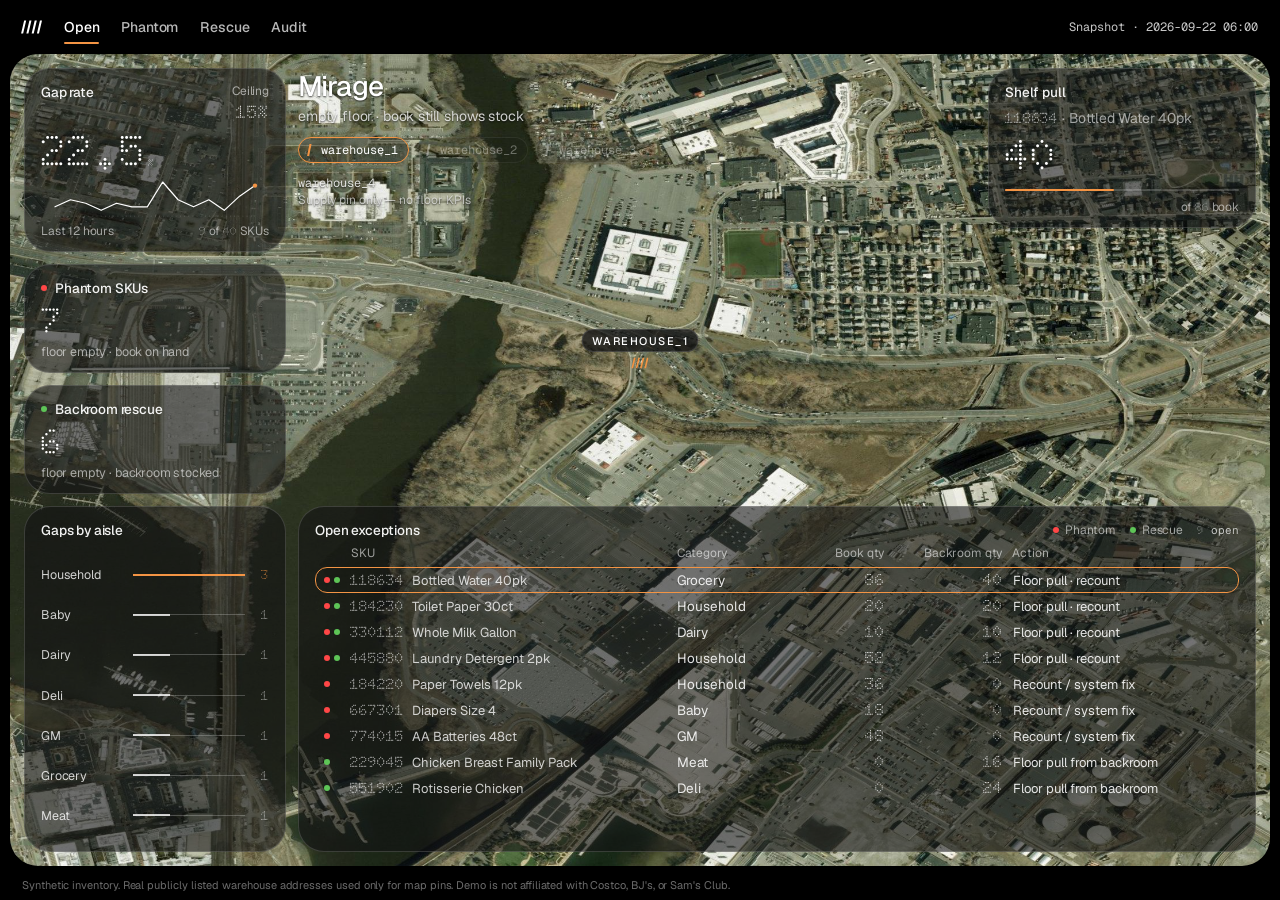
==== docs/index.html @ ddd45696 "Fix Mirage frost responsive layout for phone and tablet Narrow stack: header, KPI tiles, map, except" ====
<!doctype html>
<html lang="en">
  <head>
    <meta charset="UTF-8" />
    <link rel="icon" type="image/svg+xml" href="./favicon.svg" />
    <meta name="viewport" content="width=device-width, initial-scale=1.0" />
    <meta name="theme-color" content="#000000" />
    <title>Mirage</title>
    <script type="module" crossorigin src="./assets/index-Cxn5yMpd.js"></script>
    <link rel="stylesheet" crossorigin href="./assets/index-CE5kJ12M.css">
  </head>
  <body>
    <div id="root"></div>
  </body>
</html>
---- docs/assets/index-CE5kJ12M.css ----
@font-face{font-family:Geist Variable;font-style:normal;font-display:swap;font-weight:100 900;src:url(./geist-cyrillic-ext-wght-normal-DjL33-gN.woff2)format("woff2-variations");unicode-range:U+460-52F,U+1C80-1C8A,U+20B4,U+2DE0-2DFF,U+A640-A69F,U+FE2E-FE2F}@font-face{font-family:Geist Variable;font-style:normal;font-display:swap;font-weight:100 900;src:url(./geist-cyrillic-wght-normal-BEAKL7Jp.woff2)format("woff2-variations");unicode-range:U+301,U+400-45F,U+490-491,U+4B0-4B1,U+2116}@font-face{font-family:Geist Variable;font-style:normal;font-display:swap;font-weight:100 900;src:url(./geist-vietnamese-wght-normal-6IgcOCM7.woff2)format("woff2-variations");unicode-range:U+102-103,U+110-111,U+128-129,U+168-169,U+1A0-1A1,U+1AF-1B0,U+300-301,U+303-304,U+308-309,U+323,U+329,U+1EA0-1EF9,U+20AB}@font-face{font-family:Geist Variable;font-style:normal;font-display:swap;font-weight:100 900;src:url(./geist-latin-ext-wght-normal-DC-KSUi6.woff2)format("woff2-variations");unicode-range:U+100-2BA,U+2BD-2C5,U+2C7-2CC,U+2CE-2D7,U+2DD-2FF,U+304,U+308,U+329,U+1D00-1DBF,U+1E00-1E9F,U+1EF2-1EFF,U+2020,U+20A0-20AB,U+20AD-20C0,U+2113,U+2C60-2C7F,U+A720-A7FF}@font-face{font-family:Geist Variable;font-style:normal;font-display:swap;font-weight:100 900;src:url(./geist-latin-wght-normal-BgDaEnEv.woff2)format("woff2-variations");unicode-range:U+??,U+131,U+152-153,U+2BB-2BC,U+2C6,U+2DA,U+2DC,U+304,U+308,U+329,U+2000-206F,U+20AC,U+2122,U+2191,U+2193,U+2212,U+2215,U+FEFF,U+FFFD}@font-face{font-family:Geist Mono Variable;font-style:normal;font-display:swap;font-weight:100 900;src:url(./geist-mono-cyrillic-ext-wght-normal-X_5orZeX.woff2)format("woff2-variations");unicode-range:U+460-52F,U+1C80-1C8A,U+20B4,U+2DE0-2DFF,U+A640-A69F,U+FE2E-FE2F}@font-face{font-family:Geist Mono Variable;font-style:normal;font-display:swap;font-weight:100 900;src:url(./geist-mono-cyrillic-wght-normal-DiZS0aHC.woff2)format("woff2-variations");unicode-range:U+301,U+400-45F,U+490-491,U+4B0-4B1,U+2116}@font-face{font-family:Geist Mono Variable;font-style:normal;font-display:swap;font-weight:100 900;src:url(./geist-mono-symbols2-wght-normal-CO5SzqOn.woff2)format("woff2-variations");unicode-range:U+2000-2001,U+2004-2008,U+200A,U+23B8-23BD,U+2500-259F}@font-face{font-family:Geist Mono Variable;font-style:normal;font-display:swap;font-weight:100 900;src:url(./geist-mono-vietnamese-wght-normal-DadHysG0.woff2)format("woff2-variations");unicode-range:U+102-103,U+110-111,U+128-129,U+168-169,U+1A0-1A1,U+1AF-1B0,U+300-301,U+303-304,U+308-309,U+323,U+329,U+1EA0-1EF9,U+20AB}@font-face{font-family:Geist Mono Variable;font-style:normal;font-display:swap;font-weight:100 900;src:url(./geist-mono-latin-ext-wght-normal-Bwz-egvJ.woff2)format("woff2-variations");unicode-range:U+100-2BA,U+2BD-2C5,U+2C7-2CC,U+2CE-2D7,U+2DD-2FF,U+304,U+308,U+329,U+1D00-1DBF,U+1E00-1E9F,U+1EF2-1EFF,U+2020,U+20A0-20AB,U+20AD-20C0,U+2113,U+2C60-2C7F,U+A720-A7FF}@font-face{font-family:Geist Mono Variable;font-style:normal;font-display:swap;font-weight:100 900;src:url(./geist-mono-latin-wght-normal-XN7g48iV.woff2)format("woff2-variations");unicode-range:U+??,U+131,U+152-153,U+2BB-2BC,U+2C6,U+2DA,U+2DC,U+304,U+308,U+329,U+2000-206F,U+20AC,U+2122,U+2191,U+2193,U+2212,U+2215,U+FEFF,U+FFFD}@font-face{font-family:Doto Variable;font-style:normal;font-display:swap;font-weight:100 900;src:url(./doto-latin-ext-rond-normal-sLBPzHsa.woff2)format("woff2-variations");unicode-range:U+100-2BA,U+2BD-2C5,U+2C7-2CC,U+2CE-2D7,U+2DD-2FF,U+304,U+308,U+329,U+1D00-1DBF,U+1E00-1E9F,U+1EF2-1EFF,U+2020,U+20A0-20AB,U+20AD-20C0,U+2113,U+2C60-2C7F,U+A720-A7FF}@font-face{font-family:Doto Variable;font-style:normal;font-display:swap;font-weight:100 900;src:url(./doto-latin-rond-normal-Cy2ndtyN.woff2)format("woff2-variations");unicode-range:U+??,U+131,U+152-153,U+2BB-2BC,U+2C6,U+2DA,U+2DC,U+304,U+308,U+329,U+2000-206F,U+20AC,U+2122,U+2191,U+2193,U+2212,U+2215,U+FEFF,U+FFFD}:root{--canvas:#000;--glass:#12121494;--line:#ffffff26;--text:#ffffffeb;--text-dim:#ffffff94;--text-faint:#fff6;--green:#5ec557;--red:#ff4747;--accent:#f39444;--radius:26px;--font-ui:"Geist Variable", "Geist", sans-serif;--font-num:"Doto Variable", "Doto", sans-serif;--font-mono:"Geist Mono Variable", "Geist Mono", ui-monospace, monospace;--lightningcss-light: ;--lightningcss-dark:initial;color-scheme:dark}*{box-sizing:border-box}html,body,#root{background:var(--canvas);height:100%;margin:0}body{color:var(--text);font-family:var(--font-ui);letter-spacing:-.011em;-webkit-font-smoothing:antialiased;text-rendering:optimizelegibility;font-size:14px;font-weight:400;overflow:hidden}button{font:inherit;color:inherit;background:0 0;border:0;padding:0}h1,h2,p{margin:0}:focus-visible{outline:1px solid var(--accent);outline-offset:3px}.sr-only{clip:rect(0, 0, 0, 0);white-space:nowrap;border:0;width:1px;height:1px;margin:-1px;padding:0;position:absolute;overflow:hidden}.app{background:var(--canvas);flex-direction:column;height:100dvh;display:flex}.topbar{flex:none;justify-content:space-between;align-items:center;height:54px;padding:0 22px 0 20px;display:flex}.brand{align-items:center;gap:22px;min-width:0;display:flex}.mark{color:#fff;flex:none;width:22px;height:16px}.nav{align-items:center;gap:22px;display:flex}.nav-btn{color:#ffffffb8;letter-spacing:-.011em;cursor:pointer;padding:6px 0;font-size:14px;font-weight:500;position:relative}.nav-btn:hover,.nav-btn[aria-current=page]{color:#fff}.nav-btn[aria-current=page]:after{content:"";background:var(--accent);border-radius:1px;height:2px;position:absolute;bottom:-2px;left:0;right:0}.as-of{color:#ffffffc7;font-family:var(--font-mono);letter-spacing:0;font-size:12px;font-weight:400}.legal{flex:none;padding:2px 22px 8px}.disclaimer{color:#ffffff6b;letter-spacing:-.006em;text-align:left;white-space:nowrap;margin:0;font-size:11px;font-weight:400;line-height:1.3}.stage{--col:262px;--side:268px;--gap:12px;--pad:14px;flex:1;min-height:0;margin:0 10px 10px;position:relative}.plate{border-radius:28px;position:absolute;inset:0;overflow:hidden}.plate-frame{position:absolute;inset:0}.plate-photo{object-fit:cover;object-position:center;width:100%;height:100%;position:absolute;inset:0}.routes{width:100%;height:100%;position:absolute;inset:0}.route{stroke:#ffffffc7;stroke-width:1.4px;stroke-linecap:round;stroke-dasharray:1 8}.route-hot{stroke:var(--accent);stroke-width:1.7px;stroke-dasharray:none}.place{z-index:1;color:#fff;cursor:pointer;flex-direction:column;align-items:center;gap:5px;display:flex;position:absolute;transform:translate(-50%,-7px)}.place.is-on{flex-direction:column-reverse;transform:translate(-50%,calc(7px - 100%))}.glyph{color:#fff;width:18px;height:12px}.glyph-dock{width:20px;height:13px}.place.is-on .glyph{color:var(--accent)}.place.is-dim{opacity:.42}.place.is-back{opacity:.78}.place-static{cursor:default}.place-name{letter-spacing:.14em;text-transform:uppercase;white-space:nowrap;color:#fff;-webkit-backdrop-filter:blur(16px)saturate(1.4);background:#121214c7;border:1px solid #ffffff26;border-radius:999px;padding:4px 9px 3px;font-size:11px;font-weight:500}.place.is-on{color:#fff;opacity:1}.map-title{z-index:2;top:var(--pad);left:calc(var(--pad) + var(--col) + var(--gap));width:min(480px, calc(100% - (var(--pad) * 2) - var(--col) - var(--side) - (var(--gap) * 2)));pointer-events:none;position:absolute}.map-title h1{letter-spacing:-.03em;color:#fff;text-shadow:0 1px 2px #000000b8;font-size:28px;font-weight:500}.map-title p{color:#ffffffc7;text-shadow:0 1px 2px #000000b8;margin-top:3px;font-size:14px;font-weight:400}.supply{text-align:left;cursor:pointer;pointer-events:auto;background:0 0;border:0;flex-direction:column;align-items:flex-start;gap:2px;width:max-content;max-width:100%;margin-top:12px;padding:0;display:flex}.supply-label{font-family:var(--font-mono);letter-spacing:0;color:#ffffffd6;text-shadow:0 1px 2px #000000b8;font-size:12px;font-weight:400}.supply-status,.supply-detail{color:#ffffff9e;text-shadow:0 1px 2px #000000b8;font-size:12px;font-weight:400;line-height:1.3}.supply-detail{font-family:var(--font-mono);letter-spacing:0;color:#ffffffb8;font-size:11px;display:none}.supply:hover .supply-detail,.supply:focus .supply-detail,.supply:focus-visible .supply-detail{display:block}.chips{pointer-events:auto;flex-wrap:wrap;gap:8px;margin-top:12px;display:flex}.path-key{color:#ffffffd6;text-shadow:0 1px 2px #000000b8;align-items:center;gap:8px;margin-top:10px;font-size:12px;display:inline-flex}.path-swatch{background:var(--accent);border-radius:99px;width:22px;height:2px}.chip{border:1px solid var(--line);-webkit-backdrop-filter:blur(16px)saturate(1.4);color:#ffffffb8;font-family:var(--font-mono);letter-spacing:0;cursor:pointer;background:#12121447;border-radius:999px;align-items:center;gap:7px;padding:4px 10px 4px 8px;font-size:12px;display:inline-flex}.chip:not(.is-on){opacity:.46}.chip:hover{color:#fff;opacity:1;border-color:#ffffff52}.chip.is-on{color:#fff;border-color:var(--accent)}.chip-mark{color:#ffffffb8;flex:none;width:7px;height:12px}.chip.is-on .chip-mark{color:var(--accent)}.hud{z-index:1;pointer-events:none;grid-template-columns:var(--col) minmax(0, 1fr) var(--side);gap:var(--gap);padding:var(--pad);grid-template-rows:auto minmax(0,1fr);display:grid;position:absolute;inset:0;overflow:hidden}.left{align-self:start;gap:var(--gap);flex-direction:column;grid-area:1/1;min-width:0;display:flex}.left>*{pointer-events:auto}.pull{pointer-events:auto;grid-area:1/3;align-self:start;min-width:0}.dock{grid-area:2/1/auto/-1;grid-template-columns:var(--col) minmax(0, 1fr);gap:var(--gap);min-height:0;display:grid}.dock>*{pointer-events:auto;min-height:0}.glass{background:var(--glass);-webkit-backdrop-filter:blur(16px)saturate(1.4);border:1px solid var(--line);border-radius:var(--radius);box-shadow:none;padding:14px 16px 12px}.glass.is-selected{border-color:var(--accent)}.card-title{letter-spacing:-.012em;color:#fffffff0;align-items:center;gap:8px;font-size:13.5px;font-weight:500;display:flex}.dot{border-radius:50%;flex:none;width:6px;height:6px;display:inline-block}.dot-green{background:var(--green)}.dot-red{background:var(--red)}.num,.sku-num,.qty,.pull-sku{font-family:var(--font-num);font-variation-settings:"wght" 600, "ROND" 100;font-synthesis:none;font-variant-numeric:tabular-nums;font-weight:600}.metric-value{align-items:baseline;margin-top:8px;display:flex}.mini-num{font-family:var(--font-num);font-variation-settings:"wght" 600, "ROND" 100;font-synthesis:none;font-variant-numeric:tabular-nums;font-weight:600}.metric-lg .num{letter-spacing:.01em;color:#fff;font-size:44px;line-height:.9}.metric-md .num{letter-spacing:.01em;color:#fff;font-size:36px;line-height:.9}.num-unit{font-family:var(--font-num);letter-spacing:0;font-variation-settings:"wght" 500, "ROND" 100;color:#fff;margin-left:.14em;font-size:.72em;font-weight:500}.metric-caption{color:var(--text-dim);margin-top:6px;font-size:12.5px}.gap-top{justify-content:space-between;align-items:flex-start;gap:12px;display:flex}.ceiling{text-align:right}.ceiling-k{color:var(--text-dim);font-size:12px}.ceiling-v{color:#fff;margin-top:1px;font-size:18px}.spark{width:100%;height:40px;margin-top:6px;display:block}.spark-base{stroke:#ffffff38;stroke-width:1px;stroke-dasharray:1 4}.spark-line{fill:none;stroke:#fff;stroke-width:1.4px;stroke-linejoin:round;stroke-linecap:round}.spark-end{fill:#fff}.spark-mark{fill:var(--accent)}.gap-foot{color:var(--text-dim);justify-content:space-between;gap:12px;margin-top:6px;font-size:12px;display:flex}.pull-sub{color:var(--text-dim);white-space:nowrap;text-overflow:ellipsis;margin-top:8px;font-size:14px;overflow:hidden}.pull-sku{color:#fff;font-size:15px}.pull-track{background:#ffffff2e;border-radius:99px;height:2px;margin-top:14px}.pull-fill{background:var(--accent);border-radius:99px;height:2px}.pull-caption{text-align:right;color:var(--text-dim);margin-top:8px;font-size:12px}.aisle-card,.exceptions{flex-direction:column;display:flex}.aisles{flex-direction:column;flex:1;justify-content:space-evenly;gap:8px;min-height:0;margin-top:12px;display:flex}.aisle{grid-template-columns:84px minmax(0,1fr) 16px;align-items:center;gap:8px;display:grid}.aisle-name{color:#fffc;font-size:12.5px}.aisle-track{background:#ffffff38;height:1px;position:relative}.aisle-fill{background:#ffffffc7;height:2px;position:absolute;top:-.5px;left:0}.aisle-fill.is-hot{background:var(--accent)}.aisle-n{font-family:var(--font-num);font-variation-settings:"wght" 600, "ROND" 100;text-align:right;color:#ffffffd6;font-variant-numeric:tabular-nums;font-size:13px;font-weight:600}.aisle-n.is-hot{color:var(--accent)}.card-head{justify-content:space-between;align-items:center;gap:12px;display:flex}.legend{color:var(--text-dim);align-items:center;gap:14px;font-size:12px;display:flex}.legend-item{align-items:center;gap:6px;display:inline-flex}.legend-count{font-family:var(--font-mono);letter-spacing:0;color:#ffffffb8;font-size:11px}.sku-list{flex-direction:column;flex:1;min-height:0;margin-top:4px;display:flex}.colhead,.sku-row{grid-template-columns:minmax(0,1.5fr) minmax(72px,.55fr) 72px 108px minmax(150px,.95fr);align-items:center;column-gap:10px;display:grid}.colhead{padding:0 10px 6px}.colhead .col:first-child .sort{padding-left:26px}.col-end{text-align:right}.sort{color:var(--text-dim);letter-spacing:-.006em;cursor:pointer;align-items:center;gap:6px;font-size:12px;font-weight:400;display:inline-flex}.col-end .sort{margin-left:auto}.sort:hover{color:#fff}.chev{border-left:3px solid #0000;border-right:3px solid #0000;width:0;height:0}.chev.desc{border-top:4px solid}.chev.asc{border-bottom:4px solid}.sku-scroll{scrollbar-width:thin;scrollbar-color:#ffffff38 transparent;flex:1;min-height:0;overflow:auto}.sku-row{text-align:left;cursor:pointer;color:#fff;border:1px solid #0000;border-radius:12px;width:100%;padding:3px 8px;text-decoration:none}.sku-row:hover{background:#ffffff0a}.sku-row.is-on{border-color:var(--accent)}.sku-main{align-items:baseline;gap:8px;min-width:0;display:flex}.sku-dots{flex:none;align-self:center;align-items:center;gap:4px;width:18px;display:inline-flex}.sku-num{color:#fff;flex:none;font-size:15px;line-height:1}.sku-name{text-overflow:ellipsis;white-space:nowrap;color:#ffffffc7;min-width:0;font-size:13px;text-decoration:none;overflow:hidden}.sku-cat{color:#ffffffe0;font-size:13.5px;text-decoration:none}.qty{text-align:right;color:#fff;font-size:16px;line-height:1}.qty.is-zero{color:#ffffffc7}.action{color:#ffffffe0;white-space:nowrap;font-size:13px;line-height:1.2;text-decoration:none}.field-k{display:none}.cut-empty{border:1px solid var(--line);color:#ffffffd6;border-radius:16px;flex:1;justify-content:center;align-items:center;min-height:96px;margin-top:12px;font-size:14px;display:flex}@media (width<=1180px){.disclaimer{letter-spacing:-.006em;white-space:normal;font-size:11px}.nav-btn,.chip,.sort,.supply,.place{min-height:44px}.nav-btn,.sort{justify-content:center;align-items:center;min-width:44px;padding:0 8px;display:inline-flex}.chip{padding:0 12px 0 10px}.sku-row{min-height:44px}.action{white-space:normal}.stage{--col:228px;--side:232px;--pad:10px;--gap:10px}.map-title h1{font-size:24px}.metric-lg .num{font-size:42px}.metric-md .num{font-size:34px}.glass{padding:14px 14px 12px}.nav{gap:16px}}@media (height<=820px){.topbar{height:auto;min-height:48px}.map-title h1{font-size:22px}.chips{margin-top:8px}.path-key{margin-top:6px}.metric-lg .num{font-size:32px}.metric-md .num{font-size:26px}.spark{height:22px;margin-top:2px}.metric-value,.metric-caption,.gap-foot{margin-top:2px}.glass{padding:8px 12px}.left{gap:8px}}@media (width<=860px){html,body,#root{height:auto;min-height:100%;overflow:visible}body{overflow-x:hidden}.app{height:auto;min-height:100dvh}.topbar{height:auto;padding:max(8px, env(safe-area-inset-top)) max(16px, env(safe-area-inset-right)) 4px max(16px, env(safe-area-inset-left));flex-wrap:wrap;align-items:center;gap:0 12px}.brand{flex:auto;gap:8px}.nav{flex-wrap:wrap;gap:0 4px}.as-of{margin-left:auto}.legal{padding:8px 16px max(16px, env(safe-area-inset-bottom))}.stage{--col:0px;--side:0px;flex-direction:column;flex:none;gap:12px;height:auto;min-height:0;margin:0 12px 12px;display:flex}.hud{display:contents}.left,.pull,.dock,.exceptions,.aisle-card,.sku-list,.sku-scroll{width:100%;min-width:0;max-width:100%}.left{order:1;grid-template-columns:1fr;gap:10px;display:grid}.plate{border-radius:0;flex-direction:column;order:2;gap:12px;height:auto;display:flex;position:relative;inset:auto;overflow:visible}.plate-frame{border-radius:28px;order:1;height:240px;position:relative;inset:auto;overflow:hidden}.map-title{order:0;width:auto;max-width:100%;position:relative;top:auto;left:auto}.map-title h1,.map-title p,.supply-status{overflow-wrap:anywhere}.chips{flex-wrap:wrap;max-width:100%;margin-top:10px}.pull{order:3}.pull-sub{white-space:normal}.dock{flex-direction:column;order:4;gap:12px;display:flex}.aisle-card,.exceptions{min-height:0}.card-head{align-items:flex-start}.legend{flex-wrap:wrap;justify-content:flex-end;row-gap:6px}.sku-scroll{overflow-x:auto}}@media (width<=860px) and (width>=640px){.left{grid-template-columns:1fr 1fr}.gap-card{grid-column:1/-1}.plate-frame{height:380px}}@media (width<=520px){.as-of{flex:100%;margin-left:0;padding-bottom:4px}}@media (width<=700px){.colhead{display:none}.sku-row,.colhead{grid-template-columns:1fr auto;grid-template-areas:"main cat""book back""action action";align-items:start;row-gap:8px}.sku-row{border-color:var(--line);margin-top:8px;padding:12px}.sku-main{grid-area:main}.sku-name{white-space:normal}.sku-cat{text-align:right;grid-area:cat}.sku-row .qty:nth-child(3){text-align:left;grid-area:book}.sku-row .qty:nth-child(4){text-align:left;grid-area:back}.sku-row .action{grid-area:action}.field-k{font-family:var(--font-ui);letter-spacing:-.006em;color:#ffffff80;margin-bottom:2px;font-size:11px;font-weight:400;display:block}}
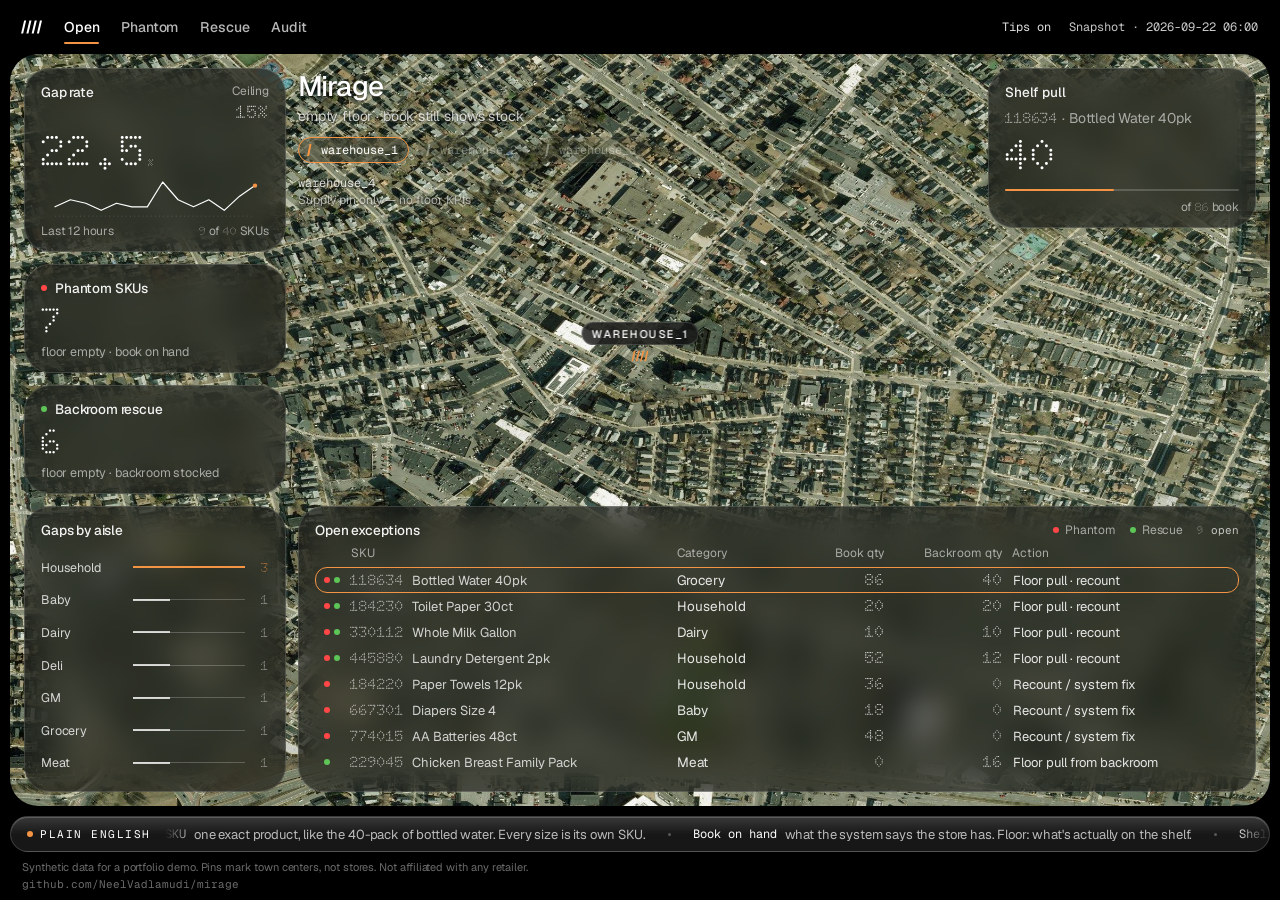
==== commit 1ef1d8e6: "Add Mirage allocation module (DC PO split + store transfer) PO-26092201: 98 cases → 60 to clubs, 38 " ====
--- a/docs/index.html
+++ b/docs/index.html
@@ -6,10 +6,30 @@
     <meta name="viewport" content="width=device-width, initial-scale=1.0" />
     <meta name="theme-color" content="#000000" />
     <title>Mirage</title>
-    <script type="module" crossorigin src="./assets/index-Cxn5yMpd.js"></script>
-    <link rel="stylesheet" crossorigin href="./assets/index-CE5kJ12M.css">
+    <meta
+      name="description"
+      content="Mirage compares empty shelves, phantom inventory, and backroom rescue across four Massachusetts warehouses using synthetic data."
+    />
+    <link rel="canonical" href="https://neelvadlamudi.github.io/mirage/" />
+    <meta property="og:title" content="Mirage" />
+    <meta
+      property="og:description"
+      content="Mirage compares empty shelves, phantom inventory, and backroom rescue across four Massachusetts warehouses using synthetic data."
+    />
+    <meta property="og:url" content="https://neelvadlamudi.github.io/mirage/" />
+    <meta property="og:image" content="https://neelvadlamudi.github.io/mirage/og.png" />
+    <meta property="og:type" content="website" />
+    <meta name="twitter:card" content="summary_large_image" />
+    <meta name="twitter:title" content="Mirage" />
+    <meta
+      name="twitter:description"
+      content="Mirage compares empty shelves, phantom inventory, and backroom rescue across four Massachusetts warehouses using synthetic data."
+    />
+    <meta name="twitter:image" content="https://neelvadlamudi.github.io/mirage/og.png" />
+    <script type="module" crossorigin src="./assets/index-u9EymjaT.js"></script>
+    <link rel="stylesheet" crossorigin href="./assets/index-Dxa3zjLy.css">
   </head>
   <body>
-    <div id="root"></div>
+    <div id="root"><link rel="preload" as="image" href="./plates/bay.jpg"/><div class="app"><header class="topbar"><div class="brand"><svg class="mark" viewBox="0 0 34 20" aria-hidden="true"><path fill="currentColor" d="M6.4 0h3.15L4.85 20H1.7L6.4 0Zm8.15 0h3.15L13 20H9.85l4.7-20Zm8.15 0H26L21.15 20h-3.15L22.7 0Zm8.15 0H34L29.3 20h-3.15L30.85 0Z"></path></svg><nav class="nav" aria-label="Lenses"><button type="button" class="nav-btn" aria-current="page">Open</button><button type="button" class="nav-btn">Phantom</button><button type="button" class="nav-btn">Rescue</button><button type="button" class="nav-btn">Audit</button></nav></div><div class="top-tools"><button type="button" class="tips-toggle" aria-pressed="true">Tips on</button><time class="as-of" dateTime="2026-09-22T06:00:00">Snapshot · 2026-09-22 06:00</time></div></header><main class="stage"><div class="plate"><div class="plate-frame"><img class="plate-photo" src="./plates/bay.jpg" alt="warehouse_1, Massachusetts"/></div><div class="map-title"><h1>Mirage</h1><p>empty floor · book still shows stock</p><div class="chips"><button type="button" class="chip is-on" aria-pressed="true"><svg class="chip-mark" viewBox="0 0 8 14" aria-hidden="true"><path fill="currentColor" d="M5.2 0 2.4 14H0L2.8 0h2.4Z"></path></svg>warehouse_1</button><button type="button" class="chip" aria-pressed="false"><svg class="chip-mark" viewBox="0 0 8 14" aria-hidden="true"><path fill="currentColor" d="M5.2 0 2.4 14H0L2.8 0h2.4Z"></path></svg>warehouse_2</button><button type="button" class="chip" aria-pressed="false"><svg class="chip-mark" viewBox="0 0 8 14" aria-hidden="true"><path fill="currentColor" d="M5.2 0 2.4 14H0L2.8 0h2.4Z"></path></svg>warehouse_3</button></div><button type="button" class="supply" aria-pressed="false"><span class="supply-label">warehouse_4</span><span class="supply-status">Supply pin only — no floor KPIs</span><span class="supply-detail">1840 cases staged · 3 late ASNs · synthetic DC day</span></button></div></div><div class="hud"><div class="left"><section class="glass gap-card" aria-label="Gap rate"><div class="gap-top"><h2 class="card-title">Gap rate</h2><div class="ceiling"><div class="ceiling-k">Ceiling</div><div class="ceiling-v"><span class="mini-num">15<!-- -->%</span></div></div></div><div class="metric metric-lg"><p class="metric-value"><span class="num">22.5</span><span class="num-unit">%</span></p></div><svg class="spark" viewBox="0 0 240 48" role="img" aria-label="Gap rate over the last 12 hours"><line class="spark-base" x1="0" y1="47" x2="240" y2="47"></line><path class="spark-line" d="M0.0 35.8 L18.5 27.3 L36.9 31.5 L55.4 40.0 L73.8 31.5 L92.3 35.8 L110.8 35.8 L129.2 6.0 L147.7 27.3 L166.2 35.8 L184.6 27.3 L203.1 40.0 L221.5 23.0 L240.0 10.3"></path><circle class="spark-mark" cx="240" cy="10.25" r="2.6"></circle></svg><div class="gap-foot"><span>Last 12 hours</span><span><span class="mini-num">9</span> of <span class="mini-num">40</span> SKUs</span></div></section><section class="glass" aria-label="Phantom SKUs"><h2 class="card-title"><span class="dot dot-red" aria-hidden="true"></span>Phantom SKUs</h2><div class="metric metric-md"><p class="metric-value"><span class="num">7</span></p><p class="metric-caption">floor empty · book on hand</p></div></section><section class="glass" aria-label="Backroom rescue"><h2 class="card-title"><span class="dot dot-green" aria-hidden="true"></span>Backroom rescue</h2><div class="metric metric-md"><p class="metric-value"><span class="num">6</span></p><p class="metric-caption">floor empty · backroom stocked</p></div></section></div><section class="glass pull" aria-label="Shelf pull"><h2 class="card-title">Shelf pull</h2><p class="pull-sub"><span class="pull-sku">118634</span><span> · <!-- -->Bottled Water 40pk</span></p><div class="metric metric-lg"><p class="metric-value"><span class="num">40</span></p></div><div class="pull-track" aria-hidden="true"><div class="pull-fill" style="width:46.51162790697674%"></div></div><p class="pull-caption">of <span class="mini-num">86</span> <!-- -->book</p></section><div class="dock"><section class="glass aisle-card" aria-label="Gaps by aisle"><h2 class="card-title">Gaps by aisle</h2><div class="aisles"><div class="aisle"><span class="aisle-name">Household</span><span class="aisle-track"><span class="aisle-fill is-hot" style="width:100%"></span></span><span class="aisle-n is-hot">3</span></div><div class="aisle"><span class="aisle-name">Baby</span><span class="aisle-track"><span class="aisle-fill" style="width:33.33333333333333%"></span></span><span class="aisle-n">1</span></div><div class="aisle"><span class="aisle-name">Dairy</span><span class="aisle-track"><span class="aisle-fill" style="width:33.33333333333333%"></span></span><span class="aisle-n">1</span></div><div class="aisle"><span class="aisle-name">Deli</span><span class="aisle-track"><span class="aisle-fill" style="width:33.33333333333333%"></span></span><span class="aisle-n">1</span></div><div class="aisle"><span class="aisle-name">GM</span><span class="aisle-track"><span class="aisle-fill" style="width:33.33333333333333%"></span></span><span class="aisle-n">1</span></div><div class="aisle"><span class="aisle-name">Grocery</span><span class="aisle-track"><span class="aisle-fill" style="width:33.33333333333333%"></span></span><span class="aisle-n">1</span></div><div class="aisle"><span class="aisle-name">Meat</span><span class="aisle-track"><span class="aisle-fill" style="width:33.33333333333333%"></span></span><span class="aisle-n">1</span></div></div></section><section class="glass exceptions" aria-label="Open exceptions"><div class="card-head"><h2 class="card-title">Open exceptions</h2><div class="legend"><span class="legend-item"><span class="dot dot-red" aria-hidden="true"></span>Phantom</span><span class="legend-item"><span class="dot dot-green" aria-hidden="true"></span>Rescue</span><span class="legend-count"><span class="mini-num">9</span> open</span></div></div><div class="sku-list"><div class="colhead" role="row"><div role="columnheader" aria-sort="none" class="col col-start"><button type="button" class="sort">SKU</button></div><div role="columnheader" aria-sort="none" class="col col-start"><button type="button" class="sort">Category</button></div><div role="columnheader" aria-sort="none" class="col col-end"><button type="button" class="sort">Book qty</button></div><div role="columnheader" aria-sort="none" class="col col-end"><button type="button" class="sort">Backroom qty</button></div><div role="columnheader" aria-sort="none" class="col col-start"><button type="button" class="sort">Action</button></div></div><div class="sku-scroll" role="rowgroup"><button type="button" role="row" class="sku-row is-on" aria-pressed="true" aria-label="118634 Bottled Water 40pk, Grocery, book 86, backroom 40, Floor pull · recount, phantom and rescue"><span class="cell sku-main" role="cell"><span class="sku-dots"><span class="dot dot-red" aria-hidden="true"></span><span class="dot dot-green" aria-hidden="true"></span></span><span class="sku-num">118634</span><span class="sku-name">Bottled Water 40pk</span></span><span class="cell sku-cat" role="cell">Grocery</span><span class="cell qty" role="cell"><span class="field-k">Book</span>86</span><span class="cell qty" role="cell"><span class="field-k">Backroom</span>40</span><span class="cell action" role="cell"><span class="field-k">Action</span>Floor pull · recount</span></button><button type="button" role="row" class="sku-row" aria-pressed="false" aria-label="184230 Toilet Paper 30ct, Household, book 20, backroom 20, Floor pull · recount, phantom and rescue"><span class="cell sku-main" role="cell"><span class="sku-dots"><span class="dot dot-red" aria-hidden="true"></span><span class="dot dot-green" aria-hidden="true"></span></span><span class="sku-num">184230</span><span class="sku-name">Toilet Paper 30ct</span></span><span class="cell sku-cat" role="cell">Household</span><span class="cell qty" role="cell"><span class="field-k">Book</span>20</span><span class="cell qty" role="cell"><span class="field-k">Backroom</span>20</span><span class="cell action" role="cell"><span class="field-k">Action</span>Floor pull · recount</span></button><button type="button" role="row" class="sku-row" aria-pressed="false" aria-label="330112 Whole Milk Gallon, Dairy, book 10, backroom 10, Floor pull · recount, phantom and rescue"><span class="cell sku-main" role="cell"><span class="sku-dots"><span class="dot dot-red" aria-hidden="true"></span><span class="dot dot-green" aria-hidden="true"></span></span><span class="sku-num">330112</span><span class="sku-name">Whole Milk Gallon</span></span><span class="cell sku-cat" role="cell">Dairy</span><span class="cell qty" role="cell"><span class="field-k">Book</span>10</span><span class="cell qty" role="cell"><span class="field-k">Backroom</span>10</span><span class="cell action" role="cell"><span class="field-k">Action</span>Floor pull · recount</span></button><button type="button" role="row" class="sku-row" aria-pressed="false" aria-label="445880 Laundry Detergent 2pk, Household, book 52, backroom 12, Floor pull · recount, phantom and rescue"><span class="cell sku-main" role="cell"><span class="sku-dots"><span class="dot dot-red" aria-hidden="true"></span><span class="dot dot-green" aria-hidden="true"></span></span><span class="sku-num">445880</span><span class="sku-name">Laundry Detergent 2pk</span></span><span class="cell sku-cat" role="cell">Household</span><span class="cell qty" role="cell"><span class="field-k">Book</span>52</span><span class="cell qty" role="cell"><span class="field-k">Backroom</span>12</span><span class="cell action" role="cell"><span class="field-k">Action</span>Floor pull · recount</span></button><button type="button" role="row" class="sku-row" aria-pressed="false" aria-label="184220 Paper Towels 12pk, Household, book 36, backroom 0, Recount / system fix, phantom"><span class="cell sku-main" role="cell"><span class="sku-dots"><span class="dot dot-red" aria-hidden="true"></span></span><span class="sku-num">184220</span><span class="sku-name">Paper Towels 12pk</span></span><span class="cell sku-cat" role="cell">Household</span><span class="cell qty" role="cell"><span class="field-k">Book</span>36</span><span class="cell qty is-zero" role="cell"><span class="field-k">Backroom</span>0</span><span class="cell action" role="cell"><span class="field-k">Action</span>Recount / system fix</span></button><button type="button" role="row" class="sku-row" aria-pressed="false" aria-label="667301 Diapers Size 4, Baby, book 18, backroom 0, Recount / system fix, phantom"><span class="cell sku-main" role="cell"><span class="sku-dots"><span class="dot dot-red" aria-hidden="true"></span></span><span class="sku-num">667301</span><span class="sku-name">Diapers Size 4</span></span><span class="cell sku-cat" role="cell">Baby</span><span class="cell qty" role="cell"><span class="field-k">Book</span>18</span><span class="cell qty is-zero" role="cell"><span class="field-k">Backroom</span>0</span><span class="cell action" role="cell"><span class="field-k">Action</span>Recount / system fix</span></button><button type="button" role="row" class="sku-row" aria-pressed="false" aria-label="774015 AA Batteries 48ct, GM, book 48, backroom 0, Recount / system fix, phantom"><span class="cell sku-main" role="cell"><span class="sku-dots"><span class="dot dot-red" aria-hidden="true"></span></span><span class="sku-num">774015</span><span class="sku-name">AA Batteries 48ct</span></span><span class="cell sku-cat" role="cell">GM</span><span class="cell qty" role="cell"><span class="field-k">Book</span>48</span><span class="cell qty is-zero" role="cell"><span class="field-k">Backroom</span>0</span><span class="cell action" role="cell"><span class="field-k">Action</span>Recount / system fix</span></button><button type="button" role="row" class="sku-row" aria-pressed="false" aria-label="229045 Chicken Breast Family Pack, Meat, book 0, backroom 16, Floor pull from backroom, backroom rescue"><span class="cell sku-main" role="cell"><span class="sku-dots"><span class="dot dot-green" aria-hidden="true"></span></span><span class="sku-num">229045</span><span class="sku-name">Chicken Breast Family Pack</span></span><span class="cell sku-cat" role="cell">Meat</span><span class="cell qty is-zero" role="cell"><span class="field-k">Book</span>0</span><span class="cell qty" role="cell"><span class="field-k">Backroom</span>16</span><span class="cell action" role="cell"><span class="field-k">Action</span>Floor pull from backroom</span></button><button type="button" role="row" class="sku-row" aria-pressed="false" aria-label="551902 Rotisserie Chicken, Deli, book 0, backroom 24, Floor pull from backroom, backroom rescue"><span class="cell sku-main" role="cell"><span class="sku-dots"><span class="dot dot-green" aria-hidden="true"></span></span><span class="sku-num">551902</span><span class="sku-name">Rotisserie Chicken</span></span><span class="cell sku-cat" role="cell">Deli</span><span class="cell qty is-zero" role="cell"><span class="field-k">Book</span>0</span><span class="cell qty" role="cell"><span class="field-k">Backroom</span>24</span><span class="cell action" role="cell"><span class="field-k">Action</span>Floor pull from backroom</span></button></div></div></section></div><div class="tip-slot" aria-live="polite"></div></div><p class="sr-only" aria-live="polite">warehouse_1, gap rate 22.5%, 9 of 40 SKUs, phantom 7, backroom rescue 6, 9 open exceptions.</p></main><div class="ticker" tabindex="0" role="region" aria-label="Plain English glossary"><p class="ticker-kicker"><span class="ticker-mark" aria-hidden="true"></span>PLAIN ENGLISH</p><div class="ticker-window"><div class="ticker-track"><div class="ticker-group"><span class="ticker-item is-on"><span class="ticker-term">SKU</span><span class="ticker-text">one exact product, like the 40-pack of bottled water. Every size is its own SKU.</span><span class="ticker-sep" aria-hidden="true"></span></span><span class="ticker-item"><span class="ticker-term">Book on hand</span><span class="ticker-text">what the system says the store has. Floor: what's actually on the shelf.</span><span class="ticker-sep" aria-hidden="true"></span></span><span class="ticker-item"><span class="ticker-term">Shelf gap</span><span class="ticker-text">the shelf is empty for a product the store is supposed to carry.</span><span class="ticker-sep" aria-hidden="true"></span></span><span class="ticker-item"><span class="ticker-term">Gap rate</span><span class="ticker-text">the share of products with an empty shelf. 9 of 40 is 22.5%.</span><span class="ticker-sep" aria-hidden="true"></span></span><span class="ticker-item"><span class="ticker-term">Ceiling</span><span class="ticker-text">the most gaps the store accepts before someone acts. Here it's 15%.</span><span class="ticker-sep" aria-hidden="true"></span></span><span class="ticker-item"><span class="ticker-term">Phantom inventory</span><span class="ticker-text">the system says there's stock, but the shelf is empty. The system thinks it's fine, so it won't reorder on its own.</span><span class="ticker-sep" aria-hidden="true"></span></span><span class="ticker-item"><span class="ticker-term">Backroom rescue</span><span class="ticker-text">the shelf is empty, but units are sitting in the back. Someone just has to bring them out.</span><span class="ticker-sep" aria-hidden="true"></span></span><span class="ticker-item"><span class="ticker-term">Floor pull</span><span class="ticker-text">move product from the backroom to the shelf.</span><span class="ticker-sep" aria-hidden="true"></span></span><span class="ticker-item"><span class="ticker-term">Recount / system fix</span><span class="ticker-text">count it by hand, then correct the number in the system.</span><span class="ticker-sep" aria-hidden="true"></span></span><span class="ticker-item"><span class="ticker-term">DC (distribution center)</span><span class="ticker-text">the building that ships to the stores. Here that's warehouse_4.</span><span class="ticker-sep" aria-hidden="true"></span></span><span class="ticker-item"><span class="ticker-term">ASN (advance ship notice)</span><span class="ticker-text">the supplier's heads-up that a truck is coming. A late ASN means the store can't plan for it.</span><span class="ticker-sep" aria-hidden="true"></span></span><span class="ticker-item"><span class="ticker-term">Why it matters</span><span class="ticker-text">an empty shelf is a lost sale today and maybe a lost customer tomorrow.</span><span class="ticker-sep" aria-hidden="true"></span></span></div><div class="ticker-group" aria-hidden="true"><span class="ticker-item"><span class="ticker-term">SKU</span><span class="ticker-text">one exact product, like the 40-pack of bottled water. Every size is its own SKU.</span><span class="ticker-sep" aria-hidden="true"></span></span><span class="ticker-item"><span class="ticker-term">Book on hand</span><span class="ticker-text">what the system says the store has. Floor: what's actually on the shelf.</span><span class="ticker-sep" aria-hidden="true"></span></span><span class="ticker-item"><span class="ticker-term">Shelf gap</span><span class="ticker-text">the shelf is empty for a product the store is supposed to carry.</span><span class="ticker-sep" aria-hidden="true"></span></span><span class="ticker-item"><span class="ticker-term">Gap rate</span><span class="ticker-text">the share of products with an empty shelf. 9 of 40 is 22.5%.</span><span class="ticker-sep" aria-hidden="true"></span></span><span class="ticker-item"><span class="ticker-term">Ceiling</span><span class="ticker-text">the most gaps the store accepts before someone acts. Here it's 15%.</span><span class="ticker-sep" aria-hidden="true"></span></span><span class="ticker-item"><span class="ticker-term">Phantom inventory</span><span class="ticker-text">the system says there's stock, but the shelf is empty. The system thinks it's fine, so it won't reorder on its own.</span><span class="ticker-sep" aria-hidden="true"></span></span><span class="ticker-item"><span class="ticker-term">Backroom rescue</span><span class="ticker-text">the shelf is empty, but units are sitting in the back. Someone just has to bring them out.</span><span class="ticker-sep" aria-hidden="true"></span></span><span class="ticker-item"><span class="ticker-term">Floor pull</span><span class="ticker-text">move product from the backroom to the shelf.</span><span class="ticker-sep" aria-hidden="true"></span></span><span class="ticker-item"><span class="ticker-term">Recount / system fix</span><span class="ticker-text">count it by hand, then correct the number in the system.</span><span class="ticker-sep" aria-hidden="true"></span></span><span class="ticker-item"><span class="ticker-term">DC (distribution center)</span><span class="ticker-text">the building that ships to the stores. Here that's warehouse_4.</span><span class="ticker-sep" aria-hidden="true"></span></span><span class="ticker-item"><span class="ticker-term">ASN (advance ship notice)</span><span class="ticker-text">the supplier's heads-up that a truck is coming. A late ASN means the store can't plan for it.</span><span class="ticker-sep" aria-hidden="true"></span></span><span class="ticker-item"><span class="ticker-term">Why it matters</span><span class="ticker-text">an empty shelf is a lost sale today and maybe a lost customer tomorrow.</span><span class="ticker-sep" aria-hidden="true"></span></span></div></div></div><div class="ticker-controls"><button type="button" class="ticker-step" aria-label="Previous term"><span aria-hidden="true"></span></button><button type="button" class="ticker-step ticker-step-next" aria-label="Next term"><span aria-hidden="true"></span></button></div></div><footer class="legal"><p class="disclaimer">Synthetic data for a portfolio demo. Pins mark town centers, not stores. Not affiliated with any retailer.</p><a class="repo" href="https://github.com/NeelVadlamudi/mirage">github.com/NeelVadlamudi/mirage</a></footer></div></div>
   </body>
 </html>
--- a/docs/assets/index-Dxa3zjLy.css
+++ b/docs/assets/index-Dxa3zjLy.css
@@ -0,0 +1 @@
+@font-face{font-family:Geist Variable;font-style:normal;font-display:swap;font-weight:100 900;src:url(./geist-cyrillic-ext-wght-normal-DjL33-gN.woff2)format("woff2-variations");unicode-range:U+460-52F,U+1C80-1C8A,U+20B4,U+2DE0-2DFF,U+A640-A69F,U+FE2E-FE2F}@font-face{font-family:Geist Variable;font-style:normal;font-display:swap;font-weight:100 900;src:url(./geist-cyrillic-wght-normal-BEAKL7Jp.woff2)format("woff2-variations");unicode-range:U+301,U+400-45F,U+490-491,U+4B0-4B1,U+2116}@font-face{font-family:Geist Variable;font-style:normal;font-display:swap;font-weight:100 900;src:url(./geist-vietnamese-wght-normal-6IgcOCM7.woff2)format("woff2-variations");unicode-range:U+102-103,U+110-111,U+128-129,U+168-169,U+1A0-1A1,U+1AF-1B0,U+300-301,U+303-304,U+308-309,U+323,U+329,U+1EA0-1EF9,U+20AB}@font-face{font-family:Geist Variable;font-style:normal;font-display:swap;font-weight:100 900;src:url(./geist-latin-ext-wght-normal-DC-KSUi6.woff2)format("woff2-variations");unicode-range:U+100-2BA,U+2BD-2C5,U+2C7-2CC,U+2CE-2D7,U+2DD-2FF,U+304,U+308,U+329,U+1D00-1DBF,U+1E00-1E9F,U+1EF2-1EFF,U+2020,U+20A0-20AB,U+20AD-20C0,U+2113,U+2C60-2C7F,U+A720-A7FF}@font-face{font-family:Geist Variable;font-style:normal;font-display:swap;font-weight:100 900;src:url(./geist-latin-wght-normal-BgDaEnEv.woff2)format("woff2-variations");unicode-range:U+??,U+131,U+152-153,U+2BB-2BC,U+2C6,U+2DA,U+2DC,U+304,U+308,U+329,U+2000-206F,U+20AC,U+2122,U+2191,U+2193,U+2212,U+2215,U+FEFF,U+FFFD}@font-face{font-family:Geist Mono Variable;font-style:normal;font-display:swap;font-weight:100 900;src:url(./geist-mono-cyrillic-ext-wght-normal-X_5orZeX.woff2)format("woff2-variations");unicode-range:U+460-52F,U+1C80-1C8A,U+20B4,U+2DE0-2DFF,U+A640-A69F,U+FE2E-FE2F}@font-face{font-family:Geist Mono Variable;font-style:normal;font-display:swap;font-weight:100 900;src:url(./geist-mono-cyrillic-wght-normal-DiZS0aHC.woff2)format("woff2-variations");unicode-range:U+301,U+400-45F,U+490-491,U+4B0-4B1,U+2116}@font-face{font-family:Geist Mono Variable;font-style:normal;font-display:swap;font-weight:100 900;src:url(./geist-mono-symbols2-wght-normal-CO5SzqOn.woff2)format("woff2-variations");unicode-range:U+2000-2001,U+2004-2008,U+200A,U+23B8-23BD,U+2500-259F}@font-face{font-family:Geist Mono Variable;font-style:normal;font-display:swap;font-weight:100 900;src:url(./geist-mono-vietnamese-wght-normal-DadHysG0.woff2)format("woff2-variations");unicode-range:U+102-103,U+110-111,U+128-129,U+168-169,U+1A0-1A1,U+1AF-1B0,U+300-301,U+303-304,U+308-309,U+323,U+329,U+1EA0-1EF9,U+20AB}@font-face{font-family:Geist Mono Variable;font-style:normal;font-display:swap;font-weight:100 900;src:url(./geist-mono-latin-ext-wght-normal-Bwz-egvJ.woff2)format("woff2-variations");unicode-range:U+100-2BA,U+2BD-2C5,U+2C7-2CC,U+2CE-2D7,U+2DD-2FF,U+304,U+308,U+329,U+1D00-1DBF,U+1E00-1E9F,U+1EF2-1EFF,U+2020,U+20A0-20AB,U+20AD-20C0,U+2113,U+2C60-2C7F,U+A720-A7FF}@font-face{font-family:Geist Mono Variable;font-style:normal;font-display:swap;font-weight:100 900;src:url(./geist-mono-latin-wght-normal-XN7g48iV.woff2)format("woff2-variations");unicode-range:U+??,U+131,U+152-153,U+2BB-2BC,U+2C6,U+2DA,U+2DC,U+304,U+308,U+329,U+2000-206F,U+20AC,U+2122,U+2191,U+2193,U+2212,U+2215,U+FEFF,U+FFFD}@font-face{font-family:Doto Variable;font-style:normal;font-display:swap;font-weight:100 900;src:url(./doto-latin-ext-rond-normal-sLBPzHsa.woff2)format("woff2-variations");unicode-range:U+100-2BA,U+2BD-2C5,U+2C7-2CC,U+2CE-2D7,U+2DD-2FF,U+304,U+308,U+329,U+1D00-1DBF,U+1E00-1E9F,U+1EF2-1EFF,U+2020,U+20A0-20AB,U+20AD-20C0,U+2113,U+2C60-2C7F,U+A720-A7FF}@font-face{font-family:Doto Variable;font-style:normal;font-display:swap;font-weight:100 900;src:url(./doto-latin-rond-normal-Cy2ndtyN.woff2)format("woff2-variations");unicode-range:U+??,U+131,U+152-153,U+2BB-2BC,U+2C6,U+2DA,U+2DC,U+304,U+308,U+329,U+2000-206F,U+20AC,U+2122,U+2191,U+2193,U+2212,U+2215,U+FEFF,U+FFFD}:root{--canvas:#000;--glass:#12121494;--line:#ffffff26;--text:#ffffffeb;--text-dim:#ffffff94;--text-faint:#fff6;--green:#5ec557;--red:#ff4747;--accent:#f39444;--radius:26px;--font-ui:"Geist Variable", "Geist", sans-serif;--font-num:"Doto Variable", "Doto", sans-serif;--font-mono:"Geist Mono Variable", "Geist Mono", ui-monospace, monospace;--lightningcss-light: ;--lightningcss-dark:initial;color-scheme:dark}*{box-sizing:border-box}html,body,#root{background:var(--canvas);height:100%;margin:0}body{color:var(--text);font-family:var(--font-ui);letter-spacing:-.011em;-webkit-font-smoothing:antialiased;text-rendering:optimizelegibility;font-size:14px;font-weight:400;overflow:hidden}button{font:inherit;color:inherit;background:0 0;border:0;padding:0}h1,h2,p{margin:0}:focus-visible{outline:1px solid var(--accent);outline-offset:3px}.sr-only{clip:rect(0, 0, 0, 0);white-space:nowrap;border:0;width:1px;height:1px;margin:-1px;padding:0;position:absolute;overflow:hidden}.app{background:var(--canvas);flex-direction:column;height:100dvh;display:flex}.topbar{flex:none;justify-content:space-between;align-items:center;height:54px;padding:0 22px 0 20px;display:flex}.brand{align-items:center;gap:22px;min-width:0;display:flex}.mark{color:#fff;flex:none;width:22px;height:16px}.nav{align-items:center;gap:22px;display:flex}.nav-btn{color:#ffffffb8;letter-spacing:-.011em;cursor:pointer;padding:6px 0;font-size:14px;font-weight:500;position:relative}.nav-btn:hover,.nav-btn[aria-current=page]{color:#fff}.nav-btn[aria-current=page]:after{content:"";background:var(--accent);border-radius:1px;height:2px;position:absolute;bottom:-2px;left:0;right:0}.as-of{color:#ffffffc7;font-family:var(--font-mono);letter-spacing:0;font-size:12px;font-weight:400}.legal{flex:none;padding:2px 22px 8px}.disclaimer{color:#ffffff6b;letter-spacing:-.006em;text-align:left;white-space:nowrap;margin:0;font-size:11px;font-weight:400;line-height:1.3}.repo{color:#ffffff6b;font-family:var(--font-mono);letter-spacing:0;margin-top:2px;font-size:11px;font-weight:400;line-height:1.3;text-decoration:none;display:inline-block}.repo:hover{color:#ffffffb8}.stage{--col:262px;--side:268px;--gap:12px;--pad:14px;flex:1;min-height:0;margin:0 10px 10px;position:relative}.plate{border-radius:28px;position:absolute;inset:0;overflow:hidden}.plate-frame{position:absolute;inset:0}.plate-photo{object-fit:cover;object-position:center;width:100%;height:100%;position:absolute;inset:0}.routes{width:100%;height:100%;position:absolute;inset:0}.route{stroke:#ffffffc7;stroke-width:1.4px;stroke-linecap:round;stroke-dasharray:1 8}.route-hot{stroke:var(--accent);stroke-width:1.7px;stroke-dasharray:none}.place{z-index:1;color:#fff;cursor:pointer;flex-direction:column;align-items:center;gap:5px;display:flex;position:absolute;transform:translate(-50%,-7px)}.place.is-on{flex-direction:column-reverse;transform:translate(-50%,calc(7px - 100%))}.glyph{color:#fff;width:18px;height:12px}.glyph-dock{width:20px;height:13px}.place.is-on .glyph{color:var(--accent)}.place.is-dim{opacity:.42}.place.is-back{opacity:.78}.place-static{cursor:default}.place-name{letter-spacing:.14em;text-transform:uppercase;white-space:nowrap;color:#fff;-webkit-backdrop-filter:blur(16px)saturate(1.4);backdrop-filter:blur(16px)saturate(1.4);background:#121214c7;border:1px solid #ffffff26;border-radius:999px;padding:4px 9px 3px;font-size:11px;font-weight:500}.place.is-on{color:#fff;opacity:1}.map-title{z-index:2;top:var(--pad);left:calc(var(--pad) + var(--col) + var(--gap));width:min(480px, calc(100% - (var(--pad) * 2) - var(--col) - var(--side) - (var(--gap) * 2)));pointer-events:none;position:absolute}.map-title h1{letter-spacing:-.03em;color:#fff;text-shadow:0 1px 2px #000000b8;font-size:28px;font-weight:500}.map-title p{color:#ffffffc7;text-shadow:0 1px 2px #000000b8;margin-top:3px;font-size:14px;font-weight:400}.supply{text-align:left;cursor:pointer;pointer-events:auto;background:0 0;border:0;flex-direction:column;align-items:flex-start;gap:2px;width:max-content;max-width:100%;margin-top:12px;padding:0;display:flex}.supply-label{font-family:var(--font-mono);letter-spacing:0;color:#ffffffd6;text-shadow:0 1px 2px #000000b8;font-size:12px;font-weight:400}.supply-status,.supply-detail{color:#ffffff9e;text-shadow:0 1px 2px #000000b8;font-size:12px;font-weight:400;line-height:1.3}.supply-detail{font-family:var(--font-mono);letter-spacing:0;color:#ffffffb8;font-size:11px;display:none}.supply:hover .supply-detail,.supply:focus .supply-detail,.supply:focus-visible .supply-detail{display:block}.chips{pointer-events:auto;flex-wrap:wrap;gap:8px;margin-top:12px;display:flex}.path-key{color:#ffffffd6;text-shadow:0 1px 2px #000000b8;align-items:center;gap:8px;margin-top:10px;font-size:12px;display:inline-flex}.path-swatch{background:var(--accent);border-radius:99px;width:22px;height:2px}.chip{border:1px solid var(--line);-webkit-backdrop-filter:blur(16px)saturate(1.4);backdrop-filter:blur(16px)saturate(1.4);color:#ffffffb8;font-family:var(--font-mono);letter-spacing:0;cursor:pointer;background:#12121447;border-radius:999px;align-items:center;gap:7px;padding:4px 10px 4px 8px;font-size:12px;display:inline-flex}.chip:not(.is-on){opacity:.46}.chip:hover{color:#fff;opacity:1;border-color:#ffffff52}.chip.is-on{color:#fff;border-color:var(--accent)}.chip-mark{color:#ffffffb8;flex:none;width:7px;height:12px}.chip.is-on .chip-mark{color:var(--accent)}.hud{z-index:1;pointer-events:none;grid-template-columns:var(--col) minmax(0, 1fr) var(--side);gap:var(--gap);padding:var(--pad);grid-template-rows:auto minmax(0,1fr);display:grid;position:absolute;inset:0;overflow:hidden}.left{align-self:start;gap:var(--gap);flex-direction:column;grid-area:1/1;min-width:0;display:flex}.left>*{pointer-events:auto}.pull{pointer-events:auto;grid-area:1/3;align-self:start;min-width:0}.dock{grid-area:2/1/auto/-1;grid-template-columns:var(--col) minmax(0, 1fr);gap:var(--gap);min-height:0;display:grid}.dock>*{pointer-events:auto;min-height:0}.glass{background:var(--glass);-webkit-backdrop-filter:blur(16px)saturate(1.4);backdrop-filter:blur(16px)saturate(1.4);border:1px solid var(--line);border-radius:var(--radius);box-shadow:none;padding:14px 16px 12px}.glass.is-selected{border-color:var(--accent)}.card-title{letter-spacing:-.012em;color:#fffffff0;align-items:center;gap:8px;font-size:13.5px;font-weight:500;display:flex}.dot{border-radius:50%;flex:none;width:6px;height:6px;display:inline-block}.dot-green{background:var(--green)}.dot-red{background:var(--red)}.num,.sku-num,.qty,.pull-sku{font-family:var(--font-num);font-variation-settings:"wght" 600, "ROND" 100;font-synthesis:none;font-variant-numeric:tabular-nums;font-weight:600}.metric-value{align-items:baseline;margin-top:8px;display:flex}.mini-num{font-family:var(--font-num);font-variation-settings:"wght" 600, "ROND" 100;font-synthesis:none;font-variant-numeric:tabular-nums;font-weight:600}.metric-lg .num{letter-spacing:.01em;color:#fff;font-size:44px;line-height:.9}.metric-md .num{letter-spacing:.01em;color:#fff;font-size:36px;line-height:.9}.num-unit{font-family:var(--font-num);letter-spacing:0;font-variation-settings:"wght" 500, "ROND" 100;color:#fff;margin-left:.14em;font-size:.72em;font-weight:500}.metric-caption{color:var(--text-dim);margin-top:6px;font-size:12.5px}.gap-top{justify-content:space-between;align-items:flex-start;gap:12px;display:flex}.ceiling{text-align:right}.ceiling-k{color:var(--text-dim);font-size:12px}.ceiling-v{color:#fff;margin-top:1px;font-size:18px}.spark{width:100%;height:40px;margin-top:6px;display:block}.spark-base{stroke:#ffffff38;stroke-width:1px;stroke-dasharray:1 4}.spark-line{fill:none;stroke:#fff;stroke-width:1.4px;stroke-linejoin:round;stroke-linecap:round}.spark-end{fill:#fff}.spark-mark{fill:var(--accent)}.gap-foot{color:var(--text-dim);justify-content:space-between;gap:12px;margin-top:6px;font-size:12px;display:flex}.pull-sub{color:var(--text-dim);white-space:nowrap;text-overflow:ellipsis;margin-top:8px;font-size:14px;overflow:hidden}.pull-sku{color:#fff;font-size:15px}.pull-track{background:#ffffff2e;border-radius:99px;height:2px;margin-top:14px}.pull-fill{background:var(--accent);border-radius:99px;height:2px}.pull-caption{text-align:right;color:var(--text-dim);margin-top:8px;font-size:12px}.aisle-card,.exceptions{flex-direction:column;display:flex}.aisles{flex-direction:column;flex:1;justify-content:space-evenly;gap:8px;min-height:0;margin-top:12px;display:flex}.aisle{grid-template-columns:84px minmax(0,1fr) 16px;align-items:center;gap:8px;display:grid}.aisle-name{color:#fffc;font-size:12.5px}.aisle-track{background:#ffffff38;height:1px;position:relative}.aisle-fill{background:#ffffffc7;height:2px;position:absolute;top:-.5px;left:0}.aisle-fill.is-hot{background:var(--accent)}.aisle-n{font-family:var(--font-num);font-variation-settings:"wght" 600, "ROND" 100;text-align:right;color:#ffffffd6;font-variant-numeric:tabular-nums;font-size:13px;font-weight:600}.aisle-n.is-hot{color:var(--accent)}.card-head{justify-content:space-between;align-items:center;gap:12px;display:flex}.legend{color:var(--text-dim);align-items:center;gap:14px;font-size:12px;display:flex}.legend-item{align-items:center;gap:6px;display:inline-flex}.legend-count{font-family:var(--font-mono);letter-spacing:0;color:#ffffffb8;font-size:11px}.sku-list{flex-direction:column;flex:1;min-height:0;margin-top:4px;display:flex}.colhead,.sku-row{grid-template-columns:minmax(0,1.5fr) minmax(72px,.55fr) 72px 108px minmax(150px,.95fr);align-items:center;column-gap:10px;display:grid}.colhead{padding:0 10px 6px}.colhead .col:first-child .sort{padding-left:26px}.col-end{text-align:right}.sort{color:var(--text-dim);letter-spacing:-.006em;cursor:pointer;align-items:center;gap:6px;font-size:12px;font-weight:400;display:inline-flex}.col-end .sort{margin-left:auto}.sort:hover{color:#fff}.chev{border-left:3px solid #0000;border-right:3px solid #0000;width:0;height:0}.chev.desc{border-top:4px solid}.chev.asc{border-bottom:4px solid}.sku-scroll{scrollbar-width:thin;scrollbar-color:#ffffff38 transparent;flex:1;min-height:0;overflow:auto}.sku-row{text-align:left;cursor:pointer;color:#fff;border:1px solid #0000;border-radius:12px;width:100%;padding:3px 8px;text-decoration:none}.sku-row:hover{background:#ffffff0a}.sku-row.is-on{border-color:var(--accent)}.sku-main{align-items:baseline;gap:8px;min-width:0;display:flex}.sku-dots{flex:none;align-self:center;align-items:center;gap:4px;width:18px;display:inline-flex}.sku-num{color:#fff;flex:none;font-size:15px;line-height:1}.sku-name{text-overflow:ellipsis;white-space:nowrap;color:#ffffffc7;min-width:0;font-size:13px;text-decoration:none;overflow:hidden}.sku-cat{color:#ffffffe0;font-size:13.5px;text-decoration:none}.qty{text-align:right;color:#fff;font-size:16px;line-height:1}.qty.is-zero{color:#ffffffc7}.action{color:#ffffffe0;white-space:nowrap;font-size:13px;line-height:1.2;text-decoration:none}.field-k{display:none}.cut-empty{border:1px solid var(--line);color:#ffffffd6;border-radius:16px;flex:1;justify-content:center;align-items:center;min-height:96px;margin-top:12px;font-size:14px;display:flex}@media (width<=1180px){.disclaimer{letter-spacing:-.006em;white-space:normal;font-size:11px}.nav-btn,.chip,.sort,.supply,.place{min-height:44px}.nav-btn,.sort{justify-content:center;align-items:center;min-width:44px;padding:0 8px;display:inline-flex}.chip{padding:0 12px 0 10px}.sku-row{min-height:44px}.action{white-space:normal}.stage{--col:228px;--side:232px;--pad:10px;--gap:10px}.map-title h1{font-size:24px}.metric-lg .num{font-size:42px}.metric-md .num{font-size:34px}.glass{padding:14px 14px 12px}.nav{gap:16px}}@media (height<=820px){.topbar{height:auto;min-height:48px}.map-title h1{font-size:22px}.chips{margin-top:8px}.path-key{margin-top:6px}.metric-lg .num{font-size:32px}.metric-md .num{font-size:26px}.spark{height:22px;margin-top:2px}.metric-value,.metric-caption,.gap-foot{margin-top:2px}.glass{padding:8px 12px}.left{gap:8px}}@media (width<=860px){html,body,#root{height:auto;min-height:100%;overflow:visible}body{overflow-x:hidden}.app{height:auto;min-height:100dvh}.topbar{height:auto;padding:max(8px, env(safe-area-inset-top)) max(16px, env(safe-area-inset-right)) 4px max(16px, env(safe-area-inset-left));flex-wrap:wrap;align-items:center;gap:0 12px}.brand{flex:auto;gap:8px}.nav{flex-wrap:wrap;gap:0 4px}.as-of{margin-left:auto}.legal{padding:8px 16px max(16px, env(safe-area-inset-bottom))}.stage{--col:0px;--side:0px;flex-direction:column;flex:none;gap:12px;height:auto;min-height:0;margin:0 12px 12px;display:flex}.hud{display:contents}.left,.pull,.dock,.exceptions,.aisle-card,.sku-list,.sku-scroll{width:100%;min-width:0;max-width:100%}.left{order:1;grid-template-columns:1fr;gap:10px;display:grid}.plate{border-radius:0;flex-direction:column;order:2;gap:12px;height:auto;display:flex;position:relative;inset:auto;overflow:visible}.plate-frame{border-radius:28px;order:1;height:240px;position:relative;inset:auto;overflow:hidden}.map-title{order:0;width:auto;max-width:100%;position:relative;top:auto;left:auto}.map-title h1,.map-title p,.supply-status{overflow-wrap:anywhere}.chips{flex-wrap:wrap;max-width:100%;margin-top:10px}.pull{order:3}.pull-sub{white-space:normal}.dock{flex-direction:column;order:4;gap:12px;display:flex}.aisle-card,.exceptions{min-height:0}.card-head{align-items:flex-start}.legend{flex-wrap:wrap;justify-content:flex-end;row-gap:6px}.sku-scroll{overflow-x:auto}}@media (width<=860px) and (width>=640px){.left{grid-template-columns:1fr 1fr}.gap-card{grid-column:1/-1}.plate-frame{height:380px}}@media (width<=520px){.as-of{flex:100%;margin-left:0;padding-bottom:4px}}@media (width<=700px){.colhead{display:none}.sku-row,.colhead{grid-template-columns:1fr auto;grid-template-areas:"main cat""book back""action action";align-items:start;row-gap:8px}.sku-row{border-color:var(--line);margin-top:8px;padding:12px}.sku-main{grid-area:main}.sku-name{white-space:normal}.sku-cat{text-align:right;grid-area:cat}.sku-row .qty:nth-child(3){text-align:left;grid-area:book}.sku-row .qty:nth-child(4){text-align:left;grid-area:back}.sku-row .action{grid-area:action}.field-k{font-family:var(--font-ui);letter-spacing:-.006em;color:#ffffff80;margin-bottom:2px;font-size:11px;font-weight:400;display:block}}.top-tools{flex:none;align-items:center;gap:16px;display:flex}.tips-toggle{font-family:var(--font-mono);letter-spacing:0;color:#ffffff9e;cursor:pointer;padding:6px 2px;font-size:12px;font-weight:400}.tips-toggle[aria-pressed=true]{color:#ffffffe0}.supply.is-on .supply-label{color:#fff}.ticker{-webkit-backdrop-filter:blur(22px)saturate(1.6);backdrop-filter:blur(22px)saturate(1.6);background-color:#12121480;background-image:linear-gradient(#ffffff24,#fff0 52%),linear-gradient(#ffffff0f,#ffffff0f);border:1px solid #ffffff26;border-radius:999px;flex:none;align-items:center;height:36px;margin:0 10px 6px;display:flex;position:relative;overflow:visible;box-shadow:inset 0 1px #ffffff2e}.ticker-kicker,.tip-kicker{font-family:var(--font-mono);letter-spacing:.14em;color:#fff;white-space:nowrap;align-items:center;gap:7px;margin:0;font-size:11px;font-weight:400;display:flex}.ticker-kicker{z-index:2;flex:none;height:100%;padding:0 14px 0 16px;position:relative}.ticker-mark{background:var(--accent);border-radius:50%;flex:none;width:6px;height:6px}.ticker-window{z-index:1;flex:1;min-width:0;height:100%;position:relative;overflow:hidden;-webkit-mask-image:linear-gradient(90deg,#0000,#000 32px calc(100% - 36px),#0000);mask-image:linear-gradient(90deg,#0000,#000 32px calc(100% - 36px),#0000)}.ticker-track{will-change:transform;align-items:center;width:max-content;height:100%;display:flex}.ticker-track.is-ready{animation-name:ticker-crawl;animation-timing-function:linear;animation-iteration-count:infinite}.ticker:hover .ticker-track,.ticker:focus-within .ticker-track,.ticker.is-held .ticker-track{animation-play-state:paused}.ticker-group{flex:none;align-items:center;height:100%;display:flex}.ticker-item{white-space:nowrap;align-items:center;gap:8px;padding-right:22px;display:inline-flex}.ticker-term{font-family:var(--font-mono);letter-spacing:0;color:#fff;font-size:12px;font-weight:400}.ticker-text{font-family:var(--font-ui);letter-spacing:-.011em;color:#ffffffb3;font-size:13px;font-weight:400}.ticker-sep{background:#ffffff47;border-radius:50%;flex:none;width:3px;height:3px;margin-left:14px}.ticker-controls{display:none}.ticker-step{cursor:pointer;color:#ffffffd6;place-items:center;width:44px;height:44px;display:grid}.ticker-step span{border-bottom:1.5px solid;border-left:1.5px solid;width:7px;height:7px;margin-left:3px;transform:rotate(45deg)}.ticker-step-next span{margin-left:0;margin-right:3px;transform:rotate(-135deg)}@keyframes ticker-crawl{0%{transform:translate(0,0)}to{transform:translate(-50%)}}.tip-slot{z-index:5;pointer-events:none;grid-area:1/2;place-self:end;width:min(328px,100%);margin:0 0 10px}.tip{pointer-events:auto;-webkit-backdrop-filter:blur(22px)saturate(1.6);backdrop-filter:blur(22px)saturate(1.6);background-color:#121214bf;background-image:linear-gradient(#ffffff24,#fff0 46%),linear-gradient(#ffffff0f,#ffffff0f);border:1px solid #ffffff26;border-radius:18px;padding:10px 4px 14px 14px;animation:.36s cubic-bezier(.2,.8,.2,1) both tip-in;position:relative;overflow:hidden;box-shadow:inset 0 1px #ffffff2e}.tip.is-out{animation:.24s cubic-bezier(.2,.8,.2,1) both tip-out}.tip-top{justify-content:space-between;align-items:center;gap:8px;display:flex}.tip-body{font-family:var(--font-ui);letter-spacing:-.011em;color:#ffffffeb;margin:2px 36px 0 0;font-size:13px;font-weight:400;line-height:1.35}.tip-x{cursor:pointer;flex:none;place-items:center;width:44px;height:44px;display:grid}.tip-x span,.tip-x span:after{content:"";background:#ffffffc7;width:12px;height:1px}.tip-x span{position:relative;transform:rotate(45deg)}.tip-x span:after{position:absolute;top:0;left:0;transform:rotate(90deg)}.tip-bar{pointer-events:none;height:2px;position:absolute;bottom:0;left:14px;right:14px}.tip-bar span{background:var(--accent);transform-origin:0;height:100%;animation:7s linear forwards tip-shrink;display:block}.tip.is-paused .tip-bar span{animation-play-state:paused}@keyframes tip-in{0%{opacity:0;transform:translateY(14px)scale(.98)}to{opacity:1;transform:translate(0,0)scale(1)}}@keyframes tip-out{0%{opacity:1;transform:translate(0,0)}to{opacity:0;transform:translateY(8px)}}@keyframes tip-fade{0%{opacity:0}to{opacity:1}}@keyframes tip-fade-out{0%{opacity:1}to{opacity:0}}@keyframes tip-shrink{0%{transform:scaleX(1)}to{transform:scaleX(0)}}@media (prefers-reduced-motion:reduce){.ticker-track,.ticker-track.is-ready{animation:none;transform:none}.ticker-group[aria-hidden=true],.ticker-item{display:none}.ticker-item.is-on{min-width:0;max-width:100%;display:inline-flex}.ticker-item.is-on .ticker-text{text-overflow:ellipsis;overflow:hidden}.ticker-controls{z-index:2;flex:none;align-items:center;display:flex;position:relative}.tip,.tip.is-out{animation-duration:.36s;animation-timing-function:ease}.tip{animation-name:tip-fade}.tip.is-out{animation-name:tip-fade-out;animation-duration:.24s}}@media (width<=1180px){.tips-toggle{justify-content:center;align-items:center;min-width:44px;min-height:44px;display:inline-flex}}@media (width<=860px){.ticker{left:8px;right:8px;bottom:env(safe-area-inset-bottom);z-index:20;height:34px;margin:0;position:fixed}.tip-slot{left:12px;right:12px;bottom:calc(34px + 10px + env(safe-area-inset-bottom));z-index:21;width:auto;margin:0;position:fixed}.tip{width:100%}.app{padding-bottom:calc(34px + 14px + env(safe-area-inset-bottom))}.legal{padding-bottom:12px}}@media (width<=520px){.top-tools{flex:100%;justify-content:space-between;padding-bottom:4px}.as-of{flex:none;margin-left:0;padding-bottom:0}}
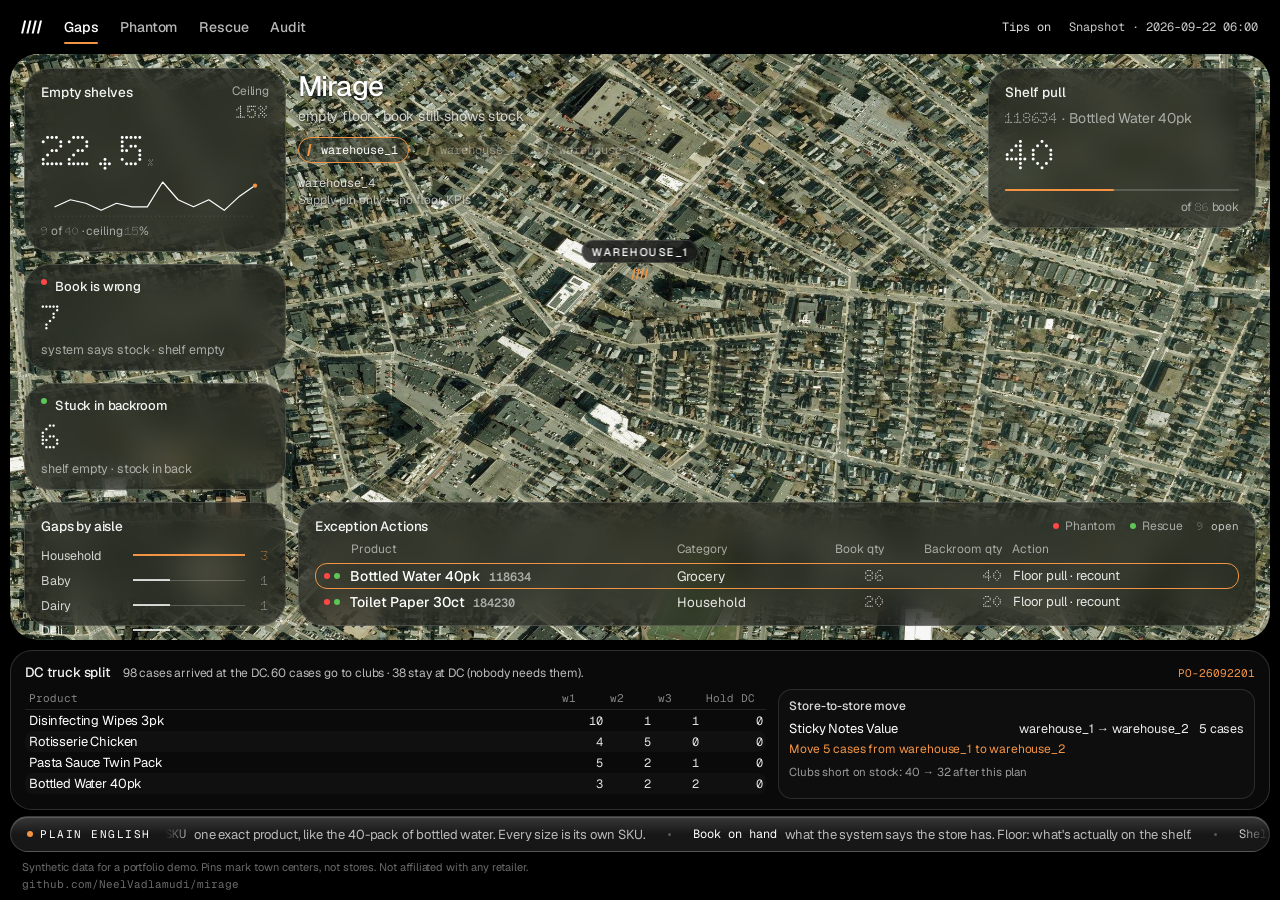
==== commit a067ca2d: "Ship Mirage frost board to GitHub Pages Floor-lead tiles, DC truck strip, live board at neelvadlamud" ====
--- a/docs/index.html
+++ b/docs/index.html
@@ -30,6 +30,6 @@
     <link rel="stylesheet" crossorigin href="./assets/index-Dxa3zjLy.css">
   </head>
   <body>
-    <div id="root"><link rel="preload" as="image" href="./plates/bay.jpg"/><div class="app"><header class="topbar"><div class="brand"><svg class="mark" viewBox="0 0 34 20" aria-hidden="true"><path fill="currentColor" d="M6.4 0h3.15L4.85 20H1.7L6.4 0Zm8.15 0h3.15L13 20H9.85l4.7-20Zm8.15 0H26L21.15 20h-3.15L22.7 0Zm8.15 0H34L29.3 20h-3.15L30.85 0Z"></path></svg><nav class="nav" aria-label="Lenses"><button type="button" class="nav-btn" aria-current="page">Open</button><button type="button" class="nav-btn">Phantom</button><button type="button" class="nav-btn">Rescue</button><button type="button" class="nav-btn">Audit</button></nav></div><div class="top-tools"><button type="button" class="tips-toggle" aria-pressed="true">Tips on</button><time class="as-of" dateTime="2026-09-22T06:00:00">Snapshot · 2026-09-22 06:00</time></div></header><main class="stage"><div class="plate"><div class="plate-frame"><img class="plate-photo" src="./plates/bay.jpg" alt="warehouse_1, Massachusetts"/></div><div class="map-title"><h1>Mirage</h1><p>empty floor · book still shows stock</p><div class="chips"><button type="button" class="chip is-on" aria-pressed="true"><svg class="chip-mark" viewBox="0 0 8 14" aria-hidden="true"><path fill="currentColor" d="M5.2 0 2.4 14H0L2.8 0h2.4Z"></path></svg>warehouse_1</button><button type="button" class="chip" aria-pressed="false"><svg class="chip-mark" viewBox="0 0 8 14" aria-hidden="true"><path fill="currentColor" d="M5.2 0 2.4 14H0L2.8 0h2.4Z"></path></svg>warehouse_2</button><button type="button" class="chip" aria-pressed="false"><svg class="chip-mark" viewBox="0 0 8 14" aria-hidden="true"><path fill="currentColor" d="M5.2 0 2.4 14H0L2.8 0h2.4Z"></path></svg>warehouse_3</button></div><button type="button" class="supply" aria-pressed="false"><span class="supply-label">warehouse_4</span><span class="supply-status">Supply pin only — no floor KPIs</span><span class="supply-detail">1840 cases staged · 3 late ASNs · synthetic DC day</span></button></div></div><div class="hud"><div class="left"><section class="glass gap-card" aria-label="Gap rate"><div class="gap-top"><h2 class="card-title">Gap rate</h2><div class="ceiling"><div class="ceiling-k">Ceiling</div><div class="ceiling-v"><span class="mini-num">15<!-- -->%</span></div></div></div><div class="metric metric-lg"><p class="metric-value"><span class="num">22.5</span><span class="num-unit">%</span></p></div><svg class="spark" viewBox="0 0 240 48" role="img" aria-label="Gap rate over the last 12 hours"><line class="spark-base" x1="0" y1="47" x2="240" y2="47"></line><path class="spark-line" d="M0.0 35.8 L18.5 27.3 L36.9 31.5 L55.4 40.0 L73.8 31.5 L92.3 35.8 L110.8 35.8 L129.2 6.0 L147.7 27.3 L166.2 35.8 L184.6 27.3 L203.1 40.0 L221.5 23.0 L240.0 10.3"></path><circle class="spark-mark" cx="240" cy="10.25" r="2.6"></circle></svg><div class="gap-foot"><span>Last 12 hours</span><span><span class="mini-num">9</span> of <span class="mini-num">40</span> SKUs</span></div></section><section class="glass" aria-label="Phantom SKUs"><h2 class="card-title"><span class="dot dot-red" aria-hidden="true"></span>Phantom SKUs</h2><div class="metric metric-md"><p class="metric-value"><span class="num">7</span></p><p class="metric-caption">floor empty · book on hand</p></div></section><section class="glass" aria-label="Backroom rescue"><h2 class="card-title"><span class="dot dot-green" aria-hidden="true"></span>Backroom rescue</h2><div class="metric metric-md"><p class="metric-value"><span class="num">6</span></p><p class="metric-caption">floor empty · backroom stocked</p></div></section></div><section class="glass pull" aria-label="Shelf pull"><h2 class="card-title">Shelf pull</h2><p class="pull-sub"><span class="pull-sku">118634</span><span> · <!-- -->Bottled Water 40pk</span></p><div class="metric metric-lg"><p class="metric-value"><span class="num">40</span></p></div><div class="pull-track" aria-hidden="true"><div class="pull-fill" style="width:46.51162790697674%"></div></div><p class="pull-caption">of <span class="mini-num">86</span> <!-- -->book</p></section><div class="dock"><section class="glass aisle-card" aria-label="Gaps by aisle"><h2 class="card-title">Gaps by aisle</h2><div class="aisles"><div class="aisle"><span class="aisle-name">Household</span><span class="aisle-track"><span class="aisle-fill is-hot" style="width:100%"></span></span><span class="aisle-n is-hot">3</span></div><div class="aisle"><span class="aisle-name">Baby</span><span class="aisle-track"><span class="aisle-fill" style="width:33.33333333333333%"></span></span><span class="aisle-n">1</span></div><div class="aisle"><span class="aisle-name">Dairy</span><span class="aisle-track"><span class="aisle-fill" style="width:33.33333333333333%"></span></span><span class="aisle-n">1</span></div><div class="aisle"><span class="aisle-name">Deli</span><span class="aisle-track"><span class="aisle-fill" style="width:33.33333333333333%"></span></span><span class="aisle-n">1</span></div><div class="aisle"><span class="aisle-name">GM</span><span class="aisle-track"><span class="aisle-fill" style="width:33.33333333333333%"></span></span><span class="aisle-n">1</span></div><div class="aisle"><span class="aisle-name">Grocery</span><span class="aisle-track"><span class="aisle-fill" style="width:33.33333333333333%"></span></span><span class="aisle-n">1</span></div><div class="aisle"><span class="aisle-name">Meat</span><span class="aisle-track"><span class="aisle-fill" style="width:33.33333333333333%"></span></span><span class="aisle-n">1</span></div></div></section><section class="glass exceptions" aria-label="Open exceptions"><div class="card-head"><h2 class="card-title">Open exceptions</h2><div class="legend"><span class="legend-item"><span class="dot dot-red" aria-hidden="true"></span>Phantom</span><span class="legend-item"><span class="dot dot-green" aria-hidden="true"></span>Rescue</span><span class="legend-count"><span class="mini-num">9</span> open</span></div></div><div class="sku-list"><div class="colhead" role="row"><div role="columnheader" aria-sort="none" class="col col-start"><button type="button" class="sort">SKU</button></div><div role="columnheader" aria-sort="none" class="col col-start"><button type="button" class="sort">Category</button></div><div role="columnheader" aria-sort="none" class="col col-end"><button type="button" class="sort">Book qty</button></div><div role="columnheader" aria-sort="none" class="col col-end"><button type="button" class="sort">Backroom qty</button></div><div role="columnheader" aria-sort="none" class="col col-start"><button type="button" class="sort">Action</button></div></div><div class="sku-scroll" role="rowgroup"><button type="button" role="row" class="sku-row is-on" aria-pressed="true" aria-label="118634 Bottled Water 40pk, Grocery, book 86, backroom 40, Floor pull · recount, phantom and rescue"><span class="cell sku-main" role="cell"><span class="sku-dots"><span class="dot dot-red" aria-hidden="true"></span><span class="dot dot-green" aria-hidden="true"></span></span><span class="sku-num">118634</span><span class="sku-name">Bottled Water 40pk</span></span><span class="cell sku-cat" role="cell">Grocery</span><span class="cell qty" role="cell"><span class="field-k">Book</span>86</span><span class="cell qty" role="cell"><span class="field-k">Backroom</span>40</span><span class="cell action" role="cell"><span class="field-k">Action</span>Floor pull · recount</span></button><button type="button" role="row" class="sku-row" aria-pressed="false" aria-label="184230 Toilet Paper 30ct, Household, book 20, backroom 20, Floor pull · recount, phantom and rescue"><span class="cell sku-main" role="cell"><span class="sku-dots"><span class="dot dot-red" aria-hidden="true"></span><span class="dot dot-green" aria-hidden="true"></span></span><span class="sku-num">184230</span><span class="sku-name">Toilet Paper 30ct</span></span><span class="cell sku-cat" role="cell">Household</span><span class="cell qty" role="cell"><span class="field-k">Book</span>20</span><span class="cell qty" role="cell"><span class="field-k">Backroom</span>20</span><span class="cell action" role="cell"><span class="field-k">Action</span>Floor pull · recount</span></button><button type="button" role="row" class="sku-row" aria-pressed="false" aria-label="330112 Whole Milk Gallon, Dairy, book 10, backroom 10, Floor pull · recount, phantom and rescue"><span class="cell sku-main" role="cell"><span class="sku-dots"><span class="dot dot-red" aria-hidden="true"></span><span class="dot dot-green" aria-hidden="true"></span></span><span class="sku-num">330112</span><span class="sku-name">Whole Milk Gallon</span></span><span class="cell sku-cat" role="cell">Dairy</span><span class="cell qty" role="cell"><span class="field-k">Book</span>10</span><span class="cell qty" role="cell"><span class="field-k">Backroom</span>10</span><span class="cell action" role="cell"><span class="field-k">Action</span>Floor pull · recount</span></button><button type="button" role="row" class="sku-row" aria-pressed="false" aria-label="445880 Laundry Detergent 2pk, Household, book 52, backroom 12, Floor pull · recount, phantom and rescue"><span class="cell sku-main" role="cell"><span class="sku-dots"><span class="dot dot-red" aria-hidden="true"></span><span class="dot dot-green" aria-hidden="true"></span></span><span class="sku-num">445880</span><span class="sku-name">Laundry Detergent 2pk</span></span><span class="cell sku-cat" role="cell">Household</span><span class="cell qty" role="cell"><span class="field-k">Book</span>52</span><span class="cell qty" role="cell"><span class="field-k">Backroom</span>12</span><span class="cell action" role="cell"><span class="field-k">Action</span>Floor pull · recount</span></button><button type="button" role="row" class="sku-row" aria-pressed="false" aria-label="184220 Paper Towels 12pk, Household, book 36, backroom 0, Recount / system fix, phantom"><span class="cell sku-main" role="cell"><span class="sku-dots"><span class="dot dot-red" aria-hidden="true"></span></span><span class="sku-num">184220</span><span class="sku-name">Paper Towels 12pk</span></span><span class="cell sku-cat" role="cell">Household</span><span class="cell qty" role="cell"><span class="field-k">Book</span>36</span><span class="cell qty is-zero" role="cell"><span class="field-k">Backroom</span>0</span><span class="cell action" role="cell"><span class="field-k">Action</span>Recount / system fix</span></button><button type="button" role="row" class="sku-row" aria-pressed="false" aria-label="667301 Diapers Size 4, Baby, book 18, backroom 0, Recount / system fix, phantom"><span class="cell sku-main" role="cell"><span class="sku-dots"><span class="dot dot-red" aria-hidden="true"></span></span><span class="sku-num">667301</span><span class="sku-name">Diapers Size 4</span></span><span class="cell sku-cat" role="cell">Baby</span><span class="cell qty" role="cell"><span class="field-k">Book</span>18</span><span class="cell qty is-zero" role="cell"><span class="field-k">Backroom</span>0</span><span class="cell action" role="cell"><span class="field-k">Action</span>Recount / system fix</span></button><button type="button" role="row" class="sku-row" aria-pressed="false" aria-label="774015 AA Batteries 48ct, GM, book 48, backroom 0, Recount / system fix, phantom"><span class="cell sku-main" role="cell"><span class="sku-dots"><span class="dot dot-red" aria-hidden="true"></span></span><span class="sku-num">774015</span><span class="sku-name">AA Batteries 48ct</span></span><span class="cell sku-cat" role="cell">GM</span><span class="cell qty" role="cell"><span class="field-k">Book</span>48</span><span class="cell qty is-zero" role="cell"><span class="field-k">Backroom</span>0</span><span class="cell action" role="cell"><span class="field-k">Action</span>Recount / system fix</span></button><button type="button" role="row" class="sku-row" aria-pressed="false" aria-label="229045 Chicken Breast Family Pack, Meat, book 0, backroom 16, Floor pull from backroom, backroom rescue"><span class="cell sku-main" role="cell"><span class="sku-dots"><span class="dot dot-green" aria-hidden="true"></span></span><span class="sku-num">229045</span><span class="sku-name">Chicken Breast Family Pack</span></span><span class="cell sku-cat" role="cell">Meat</span><span class="cell qty is-zero" role="cell"><span class="field-k">Book</span>0</span><span class="cell qty" role="cell"><span class="field-k">Backroom</span>16</span><span class="cell action" role="cell"><span class="field-k">Action</span>Floor pull from backroom</span></button><button type="button" role="row" class="sku-row" aria-pressed="false" aria-label="551902 Rotisserie Chicken, Deli, book 0, backroom 24, Floor pull from backroom, backroom rescue"><span class="cell sku-main" role="cell"><span class="sku-dots"><span class="dot dot-green" aria-hidden="true"></span></span><span class="sku-num">551902</span><span class="sku-name">Rotisserie Chicken</span></span><span class="cell sku-cat" role="cell">Deli</span><span class="cell qty is-zero" role="cell"><span class="field-k">Book</span>0</span><span class="cell qty" role="cell"><span class="field-k">Backroom</span>24</span><span class="cell action" role="cell"><span class="field-k">Action</span>Floor pull from backroom</span></button></div></div></section></div><div class="tip-slot" aria-live="polite"></div></div><p class="sr-only" aria-live="polite">warehouse_1, gap rate 22.5%, 9 of 40 SKUs, phantom 7, backroom rescue 6, 9 open exceptions.</p></main><div class="ticker" tabindex="0" role="region" aria-label="Plain English glossary"><p class="ticker-kicker"><span class="ticker-mark" aria-hidden="true"></span>PLAIN ENGLISH</p><div class="ticker-window"><div class="ticker-track"><div class="ticker-group"><span class="ticker-item is-on"><span class="ticker-term">SKU</span><span class="ticker-text">one exact product, like the 40-pack of bottled water. Every size is its own SKU.</span><span class="ticker-sep" aria-hidden="true"></span></span><span class="ticker-item"><span class="ticker-term">Book on hand</span><span class="ticker-text">what the system says the store has. Floor: what's actually on the shelf.</span><span class="ticker-sep" aria-hidden="true"></span></span><span class="ticker-item"><span class="ticker-term">Shelf gap</span><span class="ticker-text">the shelf is empty for a product the store is supposed to carry.</span><span class="ticker-sep" aria-hidden="true"></span></span><span class="ticker-item"><span class="ticker-term">Gap rate</span><span class="ticker-text">the share of products with an empty shelf. 9 of 40 is 22.5%.</span><span class="ticker-sep" aria-hidden="true"></span></span><span class="ticker-item"><span class="ticker-term">Ceiling</span><span class="ticker-text">the most gaps the store accepts before someone acts. Here it's 15%.</span><span class="ticker-sep" aria-hidden="true"></span></span><span class="ticker-item"><span class="ticker-term">Phantom inventory</span><span class="ticker-text">the system says there's stock, but the shelf is empty. The system thinks it's fine, so it won't reorder on its own.</span><span class="ticker-sep" aria-hidden="true"></span></span><span class="ticker-item"><span class="ticker-term">Backroom rescue</span><span class="ticker-text">the shelf is empty, but units are sitting in the back. Someone just has to bring them out.</span><span class="ticker-sep" aria-hidden="true"></span></span><span class="ticker-item"><span class="ticker-term">Floor pull</span><span class="ticker-text">move product from the backroom to the shelf.</span><span class="ticker-sep" aria-hidden="true"></span></span><span class="ticker-item"><span class="ticker-term">Recount / system fix</span><span class="ticker-text">count it by hand, then correct the number in the system.</span><span class="ticker-sep" aria-hidden="true"></span></span><span class="ticker-item"><span class="ticker-term">DC (distribution center)</span><span class="ticker-text">the building that ships to the stores. Here that's warehouse_4.</span><span class="ticker-sep" aria-hidden="true"></span></span><span class="ticker-item"><span class="ticker-term">ASN (advance ship notice)</span><span class="ticker-text">the supplier's heads-up that a truck is coming. A late ASN means the store can't plan for it.</span><span class="ticker-sep" aria-hidden="true"></span></span><span class="ticker-item"><span class="ticker-term">Why it matters</span><span class="ticker-text">an empty shelf is a lost sale today and maybe a lost customer tomorrow.</span><span class="ticker-sep" aria-hidden="true"></span></span></div><div class="ticker-group" aria-hidden="true"><span class="ticker-item"><span class="ticker-term">SKU</span><span class="ticker-text">one exact product, like the 40-pack of bottled water. Every size is its own SKU.</span><span class="ticker-sep" aria-hidden="true"></span></span><span class="ticker-item"><span class="ticker-term">Book on hand</span><span class="ticker-text">what the system says the store has. Floor: what's actually on the shelf.</span><span class="ticker-sep" aria-hidden="true"></span></span><span class="ticker-item"><span class="ticker-term">Shelf gap</span><span class="ticker-text">the shelf is empty for a product the store is supposed to carry.</span><span class="ticker-sep" aria-hidden="true"></span></span><span class="ticker-item"><span class="ticker-term">Gap rate</span><span class="ticker-text">the share of products with an empty shelf. 9 of 40 is 22.5%.</span><span class="ticker-sep" aria-hidden="true"></span></span><span class="ticker-item"><span class="ticker-term">Ceiling</span><span class="ticker-text">the most gaps the store accepts before someone acts. Here it's 15%.</span><span class="ticker-sep" aria-hidden="true"></span></span><span class="ticker-item"><span class="ticker-term">Phantom inventory</span><span class="ticker-text">the system says there's stock, but the shelf is empty. The system thinks it's fine, so it won't reorder on its own.</span><span class="ticker-sep" aria-hidden="true"></span></span><span class="ticker-item"><span class="ticker-term">Backroom rescue</span><span class="ticker-text">the shelf is empty, but units are sitting in the back. Someone just has to bring them out.</span><span class="ticker-sep" aria-hidden="true"></span></span><span class="ticker-item"><span class="ticker-term">Floor pull</span><span class="ticker-text">move product from the backroom to the shelf.</span><span class="ticker-sep" aria-hidden="true"></span></span><span class="ticker-item"><span class="ticker-term">Recount / system fix</span><span class="ticker-text">count it by hand, then correct the number in the system.</span><span class="ticker-sep" aria-hidden="true"></span></span><span class="ticker-item"><span class="ticker-term">DC (distribution center)</span><span class="ticker-text">the building that ships to the stores. Here that's warehouse_4.</span><span class="ticker-sep" aria-hidden="true"></span></span><span class="ticker-item"><span class="ticker-term">ASN (advance ship notice)</span><span class="ticker-text">the supplier's heads-up that a truck is coming. A late ASN means the store can't plan for it.</span><span class="ticker-sep" aria-hidden="true"></span></span><span class="ticker-item"><span class="ticker-term">Why it matters</span><span class="ticker-text">an empty shelf is a lost sale today and maybe a lost customer tomorrow.</span><span class="ticker-sep" aria-hidden="true"></span></span></div></div></div><div class="ticker-controls"><button type="button" class="ticker-step" aria-label="Previous term"><span aria-hidden="true"></span></button><button type="button" class="ticker-step ticker-step-next" aria-label="Next term"><span aria-hidden="true"></span></button></div></div><footer class="legal"><p class="disclaimer">Synthetic data for a portfolio demo. Pins mark town centers, not stores. Not affiliated with any retailer.</p><a class="repo" href="https://github.com/NeelVadlamudi/mirage">github.com/NeelVadlamudi/mirage</a></footer></div></div>
+    <div id="root"><link rel="preload" as="image" href="./plates/bay.jpg"/><div class="app"><header class="topbar"><div class="brand"><svg class="mark" viewBox="0 0 34 20" aria-hidden="true"><path fill="currentColor" d="M6.4 0h3.15L4.85 20H1.7L6.4 0Zm8.15 0h3.15L13 20H9.85l4.7-20Zm8.15 0H26L21.15 20h-3.15L22.7 0Zm8.15 0H34L29.3 20h-3.15L30.85 0Z"></path></svg><nav class="nav" aria-label="Lenses"><button type="button" class="nav-btn" aria-current="page">Gaps</button><button type="button" class="nav-btn">Phantom</button><button type="button" class="nav-btn">Rescue</button><button type="button" class="nav-btn">Audit</button></nav></div><div class="top-tools"><button type="button" class="tips-toggle" aria-pressed="true">Tips on</button><time class="as-of" dateTime="2026-09-22T06:00:00">Snapshot · 2026-09-22 06:00</time></div></header><main class="stage"><div class="plate"><div class="plate-frame"><img class="plate-photo" src="./plates/bay.jpg" alt="warehouse_1, Massachusetts"/></div><div class="map-title"><h1>Mirage</h1><p>empty floor · book still shows stock</p><div class="chips"><button type="button" class="chip is-on" aria-pressed="true"><svg class="chip-mark" viewBox="0 0 8 14" aria-hidden="true"><path fill="currentColor" d="M5.2 0 2.4 14H0L2.8 0h2.4Z"></path></svg>warehouse_1</button><button type="button" class="chip" aria-pressed="false"><svg class="chip-mark" viewBox="0 0 8 14" aria-hidden="true"><path fill="currentColor" d="M5.2 0 2.4 14H0L2.8 0h2.4Z"></path></svg>warehouse_2</button><button type="button" class="chip" aria-pressed="false"><svg class="chip-mark" viewBox="0 0 8 14" aria-hidden="true"><path fill="currentColor" d="M5.2 0 2.4 14H0L2.8 0h2.4Z"></path></svg>warehouse_3</button></div><button type="button" class="supply" aria-pressed="false"><span class="supply-label">warehouse_4</span><span class="supply-status">Supply pin only — no floor KPIs</span><span class="supply-detail">1840 cases staged · 3 late truck notices · synthetic DC day</span></button></div></div><div class="hud"><div class="left"><section class="glass gap-card" aria-label="Empty shelves"><div class="gap-top"><h2 class="card-title">Empty shelves</h2><div class="ceiling"><div class="ceiling-k">Ceiling</div><div class="ceiling-v"><span class="mini-num">15<!-- -->%</span></div></div></div><div class="metric metric-lg"><p class="metric-value"><span class="num">22.5</span><span class="num-unit">%</span></p></div><svg class="spark" viewBox="0 0 240 48" role="img" aria-label="Gap rate over the last 12 hours"><line class="spark-base" x1="0" y1="47" x2="240" y2="47"></line><path class="spark-line" d="M0.0 35.8 L18.5 27.3 L36.9 31.5 L55.4 40.0 L73.8 31.5 L92.3 35.8 L110.8 35.8 L129.2 6.0 L147.7 27.3 L166.2 35.8 L184.6 27.3 L203.1 40.0 L221.5 23.0 L240.0 10.3"></path><circle class="spark-mark" cx="240" cy="10.25" r="2.6"></circle></svg><div class="gap-foot"><span><span class="mini-num">9</span> of <span class="mini-num">40</span> · ceiling <span class="mini-num">15</span>%</span></div></section><section class="glass" aria-label="Book is wrong"><h2 class="card-title card-title-wrap"><span class="dot dot-red" aria-hidden="true"></span>Book is wrong</h2><div class="metric metric-md"><p class="metric-value"><span class="num">7</span></p><p class="metric-caption">system says stock · shelf empty</p></div></section><section class="glass" aria-label="Stuck in backroom"><h2 class="card-title card-title-wrap"><span class="dot dot-green" aria-hidden="true"></span>Stuck in backroom</h2><div class="metric metric-md"><p class="metric-value"><span class="num">6</span></p><p class="metric-caption">shelf empty · stock in back</p></div></section></div><section class="glass pull" aria-label="Shelf pull"><h2 class="card-title">Shelf pull</h2><p class="pull-sub"><span class="pull-sku">118634</span><span> · <!-- -->Bottled Water 40pk</span></p><div class="metric metric-lg"><p class="metric-value"><span class="num">40</span></p></div><div class="pull-track" aria-hidden="true"><div class="pull-fill" style="width:46.51162790697674%"></div></div><p class="pull-caption">of <span class="mini-num">86</span> <!-- -->book</p></section><div class="dock"><section class="glass aisle-card" aria-label="Gaps by aisle"><h2 class="card-title">Gaps by aisle</h2><div class="aisles"><div class="aisle"><span class="aisle-name">Household</span><span class="aisle-track"><span class="aisle-fill is-hot" style="width:100%"></span></span><span class="aisle-n is-hot">3</span></div><div class="aisle"><span class="aisle-name">Baby</span><span class="aisle-track"><span class="aisle-fill" style="width:33.33333333333333%"></span></span><span class="aisle-n">1</span></div><div class="aisle"><span class="aisle-name">Dairy</span><span class="aisle-track"><span class="aisle-fill" style="width:33.33333333333333%"></span></span><span class="aisle-n">1</span></div><div class="aisle"><span class="aisle-name">Deli</span><span class="aisle-track"><span class="aisle-fill" style="width:33.33333333333333%"></span></span><span class="aisle-n">1</span></div><div class="aisle"><span class="aisle-name">GM</span><span class="aisle-track"><span class="aisle-fill" style="width:33.33333333333333%"></span></span><span class="aisle-n">1</span></div><div class="aisle"><span class="aisle-name">Grocery</span><span class="aisle-track"><span class="aisle-fill" style="width:33.33333333333333%"></span></span><span class="aisle-n">1</span></div><div class="aisle"><span class="aisle-name">Meat</span><span class="aisle-track"><span class="aisle-fill" style="width:33.33333333333333%"></span></span><span class="aisle-n">1</span></div></div></section><section class="glass exceptions" aria-label="Open exceptions"><div class="card-head"><h2 class="card-title">Exception Actions</h2><div class="legend"><span class="legend-item"><span class="dot dot-red" aria-hidden="true"></span>Phantom</span><span class="legend-item"><span class="dot dot-green" aria-hidden="true"></span>Rescue</span><span class="legend-count"><span class="mini-num">9</span> open</span></div></div><div class="sku-list"><div class="colhead" role="row"><div role="columnheader" aria-sort="none" class="col col-start"><button type="button" class="sort">Product</button></div><div role="columnheader" aria-sort="none" class="col col-start"><button type="button" class="sort">Category</button></div><div role="columnheader" aria-sort="none" class="col col-end"><button type="button" class="sort">Book qty</button></div><div role="columnheader" aria-sort="none" class="col col-end"><button type="button" class="sort">Backroom qty</button></div><div role="columnheader" aria-sort="none" class="col col-start"><button type="button" class="sort">Action</button></div></div><div class="sku-scroll" role="rowgroup"><button type="button" role="row" class="sku-row is-on" aria-pressed="true" aria-label="118634 Bottled Water 40pk, Grocery, book 86, backroom 40, Floor pull · recount, phantom and rescue"><span class="cell sku-main" role="cell"><span class="sku-dots"><span class="dot dot-red" aria-hidden="true"></span><span class="dot dot-green" aria-hidden="true"></span></span><span class="sku-name">Bottled Water 40pk</span><span class="sku-num">118634</span></span><span class="cell sku-cat" role="cell">Grocery</span><span class="cell qty" role="cell"><span class="field-k">Book</span>86</span><span class="cell qty" role="cell"><span class="field-k">Backroom</span>40</span><span class="cell action" role="cell"><span class="field-k">Action</span>Floor pull · recount</span></button><button type="button" role="row" class="sku-row" aria-pressed="false" aria-label="184230 Toilet Paper 30ct, Household, book 20, backroom 20, Floor pull · recount, phantom and rescue"><span class="cell sku-main" role="cell"><span class="sku-dots"><span class="dot dot-red" aria-hidden="true"></span><span class="dot dot-green" aria-hidden="true"></span></span><span class="sku-name">Toilet Paper 30ct</span><span class="sku-num">184230</span></span><span class="cell sku-cat" role="cell">Household</span><span class="cell qty" role="cell"><span class="field-k">Book</span>20</span><span class="cell qty" role="cell"><span class="field-k">Backroom</span>20</span><span class="cell action" role="cell"><span class="field-k">Action</span>Floor pull · recount</span></button><button type="button" role="row" class="sku-row" aria-pressed="false" aria-label="330112 Whole Milk Gallon, Dairy, book 10, backroom 10, Floor pull · recount, phantom and rescue"><span class="cell sku-main" role="cell"><span class="sku-dots"><span class="dot dot-red" aria-hidden="true"></span><span class="dot dot-green" aria-hidden="true"></span></span><span class="sku-name">Whole Milk Gallon</span><span class="sku-num">330112</span></span><span class="cell sku-cat" role="cell">Dairy</span><span class="cell qty" role="cell"><span class="field-k">Book</span>10</span><span class="cell qty" role="cell"><span class="field-k">Backroom</span>10</span><span class="cell action" role="cell"><span class="field-k">Action</span>Floor pull · recount</span></button><button type="button" role="row" class="sku-row" aria-pressed="false" aria-label="445880 Laundry Detergent 2pk, Household, book 52, backroom 12, Floor pull · recount, phantom and rescue"><span class="cell sku-main" role="cell"><span class="sku-dots"><span class="dot dot-red" aria-hidden="true"></span><span class="dot dot-green" aria-hidden="true"></span></span><span class="sku-name">Laundry Detergent 2pk</span><span class="sku-num">445880</span></span><span class="cell sku-cat" role="cell">Household</span><span class="cell qty" role="cell"><span class="field-k">Book</span>52</span><span class="cell qty" role="cell"><span class="field-k">Backroom</span>12</span><span class="cell action" role="cell"><span class="field-k">Action</span>Floor pull · recount</span></button><button type="button" role="row" class="sku-row" aria-pressed="false" aria-label="184220 Paper Towels 12pk, Household, book 36, backroom 0, Recount / system fix, phantom"><span class="cell sku-main" role="cell"><span class="sku-dots"><span class="dot dot-red" aria-hidden="true"></span></span><span class="sku-name">Paper Towels 12pk</span><span class="sku-num">184220</span></span><span class="cell sku-cat" role="cell">Household</span><span class="cell qty" role="cell"><span class="field-k">Book</span>36</span><span class="cell qty is-zero" role="cell"><span class="field-k">Backroom</span>0</span><span class="cell action" role="cell"><span class="field-k">Action</span>Recount / system fix</span></button><button type="button" role="row" class="sku-row" aria-pressed="false" aria-label="667301 Diapers Size 4, Baby, book 18, backroom 0, Recount / system fix, phantom"><span class="cell sku-main" role="cell"><span class="sku-dots"><span class="dot dot-red" aria-hidden="true"></span></span><span class="sku-name">Diapers Size 4</span><span class="sku-num">667301</span></span><span class="cell sku-cat" role="cell">Baby</span><span class="cell qty" role="cell"><span class="field-k">Book</span>18</span><span class="cell qty is-zero" role="cell"><span class="field-k">Backroom</span>0</span><span class="cell action" role="cell"><span class="field-k">Action</span>Recount / system fix</span></button><button type="button" role="row" class="sku-row" aria-pressed="false" aria-label="774015 AA Batteries 48ct, GM, book 48, backroom 0, Recount / system fix, phantom"><span class="cell sku-main" role="cell"><span class="sku-dots"><span class="dot dot-red" aria-hidden="true"></span></span><span class="sku-name">AA Batteries 48ct</span><span class="sku-num">774015</span></span><span class="cell sku-cat" role="cell">GM</span><span class="cell qty" role="cell"><span class="field-k">Book</span>48</span><span class="cell qty is-zero" role="cell"><span class="field-k">Backroom</span>0</span><span class="cell action" role="cell"><span class="field-k">Action</span>Recount / system fix</span></button><button type="button" role="row" class="sku-row" aria-pressed="false" aria-label="229045 Chicken Breast Family Pack, Meat, book 0, backroom 16, Floor pull from backroom, backroom rescue"><span class="cell sku-main" role="cell"><span class="sku-dots"><span class="dot dot-green" aria-hidden="true"></span></span><span class="sku-name">Chicken Breast Family Pack</span><span class="sku-num">229045</span></span><span class="cell sku-cat" role="cell">Meat</span><span class="cell qty is-zero" role="cell"><span class="field-k">Book</span>0</span><span class="cell qty" role="cell"><span class="field-k">Backroom</span>16</span><span class="cell action" role="cell"><span class="field-k">Action</span>Floor pull from backroom</span></button><button type="button" role="row" class="sku-row" aria-pressed="false" aria-label="551902 Rotisserie Chicken, Deli, book 0, backroom 24, Floor pull from backroom, backroom rescue"><span class="cell sku-main" role="cell"><span class="sku-dots"><span class="dot dot-green" aria-hidden="true"></span></span><span class="sku-name">Rotisserie Chicken</span><span class="sku-num">551902</span></span><span class="cell sku-cat" role="cell">Deli</span><span class="cell qty is-zero" role="cell"><span class="field-k">Book</span>0</span><span class="cell qty" role="cell"><span class="field-k">Backroom</span>24</span><span class="cell action" role="cell"><span class="field-k">Action</span>Floor pull from backroom</span></button></div></div></section></div><div class="tip-slot" aria-live="polite"></div></div><p class="sr-only" aria-live="polite">warehouse_1, empty shelves 22.5%, 9 of 40, book-is-wrong 7, stuck-in-backroom 6, 9 open exceptions.</p></main><section class="alloc-strip glass" aria-label="DC allocation"><div class="alloc-head"><h2 class="card-title">DC truck split</h2><p class="alloc-sub">98 cases arrived at the DC. 60 cases go to clubs · 38 stay at DC (nobody needs them).</p><span class="alloc-po">PO-26092201</span></div><div class="alloc-tiles"><div class="alloc-tile"><span>98 cases arrived at the DC</span></div><div class="alloc-tile"><span>60 cases go to clubs · 38 stay at DC (nobody needs them)</span></div><div class="alloc-tile"><span>Clubs short on stock: 40 → 32 after this plan</span></div></div><div class="alloc-body"><div class="alloc-table-wrap"><div class="alloc-colhead" role="row"><span>Product</span><span>w1</span><span>w2</span><span>w3</span><span>Hold DC</span></div><div class="alloc-rows" role="rowgroup"><div class="alloc-row" role="row"><span class="alloc-sku">Disinfecting Wipes 3pk</span><span>10</span><span>1</span><span>1</span><span class="">0</span></div><div class="alloc-row" role="row"><span class="alloc-sku">Rotisserie Chicken</span><span>4</span><span>5</span><span>0</span><span class="">0</span></div><div class="alloc-row" role="row"><span class="alloc-sku">Pasta Sauce Twin Pack</span><span>5</span><span>2</span><span>1</span><span class="">0</span></div><div class="alloc-row" role="row"><span class="alloc-sku">Bottled Water 40pk</span><span>3</span><span>2</span><span>2</span><span class="">0</span></div><div class="alloc-row" role="row"><span class="alloc-sku">Coffee Pods 100ct</span><span>4</span><span>2</span><span>0</span><span class="is-hold">4</span></div><div class="alloc-row" role="row"><span class="alloc-sku">Olive Oil 2L</span><span>2</span><span>1</span><span>3</span><span class="">0</span></div><div class="alloc-row" role="row"><span class="alloc-sku">Blueberries Pint</span><span>2</span><span>2</span><span>1</span><span class="">0</span></div><div class="alloc-row" role="row"><span class="alloc-sku">Bag Bag 5lb</span><span>2</span><span>2</span><span>0</span><span class="is-hold">10</span></div><div class="alloc-row" role="row"><span class="alloc-sku">Chicken Breast Family Pack</span><span>0</span><span>3</span><span>0</span><span class="is-hold">8</span></div><div class="alloc-row" role="row"><span class="alloc-sku">Ballpoint Pens 60ct</span><span>0</span><span>0</span><span>0</span><span class="is-hold">7</span></div><div class="alloc-row" role="row"><span class="alloc-sku">LED Bulbs 8pk</span><span>0</span><span>0</span><span>0</span><span class="is-hold">6</span></div><div class="alloc-row" role="row"><span class="alloc-sku">Salmon Fillet Pack</span><span>0</span><span>0</span><span>0</span><span class="is-hold">3</span></div></div></div><div class="alloc-xfer"><h3 class="alloc-xfer-title">Store-to-store move</h3><div class="alloc-xfer-row"><span class="alloc-sku">Sticky Notes Value</span><span>warehouse_1 → warehouse_2</span><span>5 cases</span><span class="alloc-action">Move 5 cases from warehouse_1 to warehouse_2</span></div><p class="alloc-ba">Clubs short on stock: 40 → 32 after this plan</p></div></div></section><div class="ticker" tabindex="0" role="region" aria-label="Plain English glossary"><p class="ticker-kicker"><span class="ticker-mark" aria-hidden="true"></span>PLAIN ENGLISH</p><div class="ticker-window"><div class="ticker-track"><div class="ticker-group"><span class="ticker-item is-on"><span class="ticker-term">SKU</span><span class="ticker-text">one exact product, like the 40-pack of bottled water. Every size is its own SKU.</span><span class="ticker-sep" aria-hidden="true"></span></span><span class="ticker-item"><span class="ticker-term">Book on hand</span><span class="ticker-text">what the system says the store has. Floor: what's actually on the shelf.</span><span class="ticker-sep" aria-hidden="true"></span></span><span class="ticker-item"><span class="ticker-term">Shelf gap</span><span class="ticker-text">the shelf is empty for a product the store is supposed to carry.</span><span class="ticker-sep" aria-hidden="true"></span></span><span class="ticker-item"><span class="ticker-term">Empty shelves</span><span class="ticker-text">Share of products with nothing on the shelf. 9 of 40 is 22.5%, over the 15% ceiling.</span><span class="ticker-sep" aria-hidden="true"></span></span><span class="ticker-item"><span class="ticker-term">Ceiling</span><span class="ticker-text">the most gaps the store accepts before someone acts. Here it's 15%.</span><span class="ticker-sep" aria-hidden="true"></span></span><span class="ticker-item"><span class="ticker-term">Book is wrong</span><span class="ticker-text">System shows stock, shelf is empty. It won't reorder until someone fixes the count.</span><span class="ticker-sep" aria-hidden="true"></span></span><span class="ticker-item"><span class="ticker-term">Stuck in backroom</span><span class="ticker-text">Shelf empty, units in back. Pull them out. No new order needed.</span><span class="ticker-sep" aria-hidden="true"></span></span><span class="ticker-item"><span class="ticker-term">Floor pull</span><span class="ticker-text">move product from the backroom to the shelf.</span><span class="ticker-sep" aria-hidden="true"></span></span><span class="ticker-item"><span class="ticker-term">Recount / system fix</span><span class="ticker-text">count it by hand, then correct the number in the system.</span><span class="ticker-sep" aria-hidden="true"></span></span><span class="ticker-item"><span class="ticker-term">DC (distribution center)</span><span class="ticker-text">the building that ships to the stores. Here that's warehouse_4.</span><span class="ticker-sep" aria-hidden="true"></span></span><span class="ticker-item"><span class="ticker-term">Late truck notice</span><span class="ticker-text">Supplier heads-up that a truck is coming (ASN). Late notice means the floor can't plan receiving.</span><span class="ticker-sep" aria-hidden="true"></span></span><span class="ticker-item"><span class="ticker-term">Why it matters</span><span class="ticker-text">an empty shelf is a lost sale today and maybe a lost customer tomorrow.</span><span class="ticker-sep" aria-hidden="true"></span></span></div><div class="ticker-group" aria-hidden="true"><span class="ticker-item"><span class="ticker-term">SKU</span><span class="ticker-text">one exact product, like the 40-pack of bottled water. Every size is its own SKU.</span><span class="ticker-sep" aria-hidden="true"></span></span><span class="ticker-item"><span class="ticker-term">Book on hand</span><span class="ticker-text">what the system says the store has. Floor: what's actually on the shelf.</span><span class="ticker-sep" aria-hidden="true"></span></span><span class="ticker-item"><span class="ticker-term">Shelf gap</span><span class="ticker-text">the shelf is empty for a product the store is supposed to carry.</span><span class="ticker-sep" aria-hidden="true"></span></span><span class="ticker-item"><span class="ticker-term">Empty shelves</span><span class="ticker-text">Share of products with nothing on the shelf. 9 of 40 is 22.5%, over the 15% ceiling.</span><span class="ticker-sep" aria-hidden="true"></span></span><span class="ticker-item"><span class="ticker-term">Ceiling</span><span class="ticker-text">the most gaps the store accepts before someone acts. Here it's 15%.</span><span class="ticker-sep" aria-hidden="true"></span></span><span class="ticker-item"><span class="ticker-term">Book is wrong</span><span class="ticker-text">System shows stock, shelf is empty. It won't reorder until someone fixes the count.</span><span class="ticker-sep" aria-hidden="true"></span></span><span class="ticker-item"><span class="ticker-term">Stuck in backroom</span><span class="ticker-text">Shelf empty, units in back. Pull them out. No new order needed.</span><span class="ticker-sep" aria-hidden="true"></span></span><span class="ticker-item"><span class="ticker-term">Floor pull</span><span class="ticker-text">move product from the backroom to the shelf.</span><span class="ticker-sep" aria-hidden="true"></span></span><span class="ticker-item"><span class="ticker-term">Recount / system fix</span><span class="ticker-text">count it by hand, then correct the number in the system.</span><span class="ticker-sep" aria-hidden="true"></span></span><span class="ticker-item"><span class="ticker-term">DC (distribution center)</span><span class="ticker-text">the building that ships to the stores. Here that's warehouse_4.</span><span class="ticker-sep" aria-hidden="true"></span></span><span class="ticker-item"><span class="ticker-term">Late truck notice</span><span class="ticker-text">Supplier heads-up that a truck is coming (ASN). Late notice means the floor can't plan receiving.</span><span class="ticker-sep" aria-hidden="true"></span></span><span class="ticker-item"><span class="ticker-term">Why it matters</span><span class="ticker-text">an empty shelf is a lost sale today and maybe a lost customer tomorrow.</span><span class="ticker-sep" aria-hidden="true"></span></span></div></div></div><div class="ticker-controls"><button type="button" class="ticker-step" aria-label="Previous term"><span aria-hidden="true"></span></button><button type="button" class="ticker-step ticker-step-next" aria-label="Next term"><span aria-hidden="true"></span></button></div></div><footer class="legal"><p class="disclaimer">Synthetic data for a portfolio demo. Pins mark town centers, not stores. Not affiliated with any retailer.</p><a class="repo" href="https://github.com/NeelVadlamudi/mirage">github.com/NeelVadlamudi/mirage</a></footer></div></div>
   </body>
 </html>
--- a/docs/assets/index-Dxa3zjLy.css
+++ b/docs/assets/index-Dxa3zjLy.css
@@ -1 +1,34 @@
-@font-face{font-family:Geist Variable;font-style:normal;font-display:swap;font-weight:100 900;src:url(./geist-cyrillic-ext-wght-normal-DjL33-gN.woff2)format("woff2-variations");unicode-range:U+460-52F,U+1C80-1C8A,U+20B4,U+2DE0-2DFF,U+A640-A69F,U+FE2E-FE2F}@font-face{font-family:Geist Variable;font-style:normal;font-display:swap;font-weight:100 900;src:url(./geist-cyrillic-wght-normal-BEAKL7Jp.woff2)format("woff2-variations");unicode-range:U+301,U+400-45F,U+490-491,U+4B0-4B1,U+2116}@font-face{font-family:Geist Variable;font-style:normal;font-display:swap;font-weight:100 900;src:url(./geist-vietnamese-wght-normal-6IgcOCM7.woff2)format("woff2-variations");unicode-range:U+102-103,U+110-111,U+128-129,U+168-169,U+1A0-1A1,U+1AF-1B0,U+300-301,U+303-304,U+308-309,U+323,U+329,U+1EA0-1EF9,U+20AB}@font-face{font-family:Geist Variable;font-style:normal;font-display:swap;font-weight:100 900;src:url(./geist-latin-ext-wght-normal-DC-KSUi6.woff2)format("woff2-variations");unicode-range:U+100-2BA,U+2BD-2C5,U+2C7-2CC,U+2CE-2D7,U+2DD-2FF,U+304,U+308,U+329,U+1D00-1DBF,U+1E00-1E9F,U+1EF2-1EFF,U+2020,U+20A0-20AB,U+20AD-20C0,U+2113,U+2C60-2C7F,U+A720-A7FF}@font-face{font-family:Geist Variable;font-style:normal;font-display:swap;font-weight:100 900;src:url(./geist-latin-wght-normal-BgDaEnEv.woff2)format("woff2-variations");unicode-range:U+??,U+131,U+152-153,U+2BB-2BC,U+2C6,U+2DA,U+2DC,U+304,U+308,U+329,U+2000-206F,U+20AC,U+2122,U+2191,U+2193,U+2212,U+2215,U+FEFF,U+FFFD}@font-face{font-family:Geist Mono Variable;font-style:normal;font-display:swap;font-weight:100 900;src:url(./geist-mono-cyrillic-ext-wght-normal-X_5orZeX.woff2)format("woff2-variations");unicode-range:U+460-52F,U+1C80-1C8A,U+20B4,U+2DE0-2DFF,U+A640-A69F,U+FE2E-FE2F}@font-face{font-family:Geist Mono Variable;font-style:normal;font-display:swap;font-weight:100 900;src:url(./geist-mono-cyrillic-wght-normal-DiZS0aHC.woff2)format("woff2-variations");unicode-range:U+301,U+400-45F,U+490-491,U+4B0-4B1,U+2116}@font-face{font-family:Geist Mono Variable;font-style:normal;font-display:swap;font-weight:100 900;src:url(./geist-mono-symbols2-wght-normal-CO5SzqOn.woff2)format("woff2-variations");unicode-range:U+2000-2001,U+2004-2008,U+200A,U+23B8-23BD,U+2500-259F}@font-face{font-family:Geist Mono Variable;font-style:normal;font-display:swap;font-weight:100 900;src:url(./geist-mono-vietnamese-wght-normal-DadHysG0.woff2)format("woff2-variations");unicode-range:U+102-103,U+110-111,U+128-129,U+168-169,U+1A0-1A1,U+1AF-1B0,U+300-301,U+303-304,U+308-309,U+323,U+329,U+1EA0-1EF9,U+20AB}@font-face{font-family:Geist Mono Variable;font-style:normal;font-display:swap;font-weight:100 900;src:url(./geist-mono-latin-ext-wght-normal-Bwz-egvJ.woff2)format("woff2-variations");unicode-range:U+100-2BA,U+2BD-2C5,U+2C7-2CC,U+2CE-2D7,U+2DD-2FF,U+304,U+308,U+329,U+1D00-1DBF,U+1E00-1E9F,U+1EF2-1EFF,U+2020,U+20A0-20AB,U+20AD-20C0,U+2113,U+2C60-2C7F,U+A720-A7FF}@font-face{font-family:Geist Mono Variable;font-style:normal;font-display:swap;font-weight:100 900;src:url(./geist-mono-latin-wght-normal-XN7g48iV.woff2)format("woff2-variations");unicode-range:U+??,U+131,U+152-153,U+2BB-2BC,U+2C6,U+2DA,U+2DC,U+304,U+308,U+329,U+2000-206F,U+20AC,U+2122,U+2191,U+2193,U+2212,U+2215,U+FEFF,U+FFFD}@font-face{font-family:Doto Variable;font-style:normal;font-display:swap;font-weight:100 900;src:url(./doto-latin-ext-rond-normal-sLBPzHsa.woff2)format("woff2-variations");unicode-range:U+100-2BA,U+2BD-2C5,U+2C7-2CC,U+2CE-2D7,U+2DD-2FF,U+304,U+308,U+329,U+1D00-1DBF,U+1E00-1E9F,U+1EF2-1EFF,U+2020,U+20A0-20AB,U+20AD-20C0,U+2113,U+2C60-2C7F,U+A720-A7FF}@font-face{font-family:Doto Variable;font-style:normal;font-display:swap;font-weight:100 900;src:url(./doto-latin-rond-normal-Cy2ndtyN.woff2)format("woff2-variations");unicode-range:U+??,U+131,U+152-153,U+2BB-2BC,U+2C6,U+2DA,U+2DC,U+304,U+308,U+329,U+2000-206F,U+20AC,U+2122,U+2191,U+2193,U+2212,U+2215,U+FEFF,U+FFFD}:root{--canvas:#000;--glass:#12121494;--line:#ffffff26;--text:#ffffffeb;--text-dim:#ffffff94;--text-faint:#fff6;--green:#5ec557;--red:#ff4747;--accent:#f39444;--radius:26px;--font-ui:"Geist Variable", "Geist", sans-serif;--font-num:"Doto Variable", "Doto", sans-serif;--font-mono:"Geist Mono Variable", "Geist Mono", ui-monospace, monospace;--lightningcss-light: ;--lightningcss-dark:initial;color-scheme:dark}*{box-sizing:border-box}html,body,#root{background:var(--canvas);height:100%;margin:0}body{color:var(--text);font-family:var(--font-ui);letter-spacing:-.011em;-webkit-font-smoothing:antialiased;text-rendering:optimizelegibility;font-size:14px;font-weight:400;overflow:hidden}button{font:inherit;color:inherit;background:0 0;border:0;padding:0}h1,h2,p{margin:0}:focus-visible{outline:1px solid var(--accent);outline-offset:3px}.sr-only{clip:rect(0, 0, 0, 0);white-space:nowrap;border:0;width:1px;height:1px;margin:-1px;padding:0;position:absolute;overflow:hidden}.app{background:var(--canvas);flex-direction:column;height:100dvh;display:flex}.topbar{flex:none;justify-content:space-between;align-items:center;height:54px;padding:0 22px 0 20px;display:flex}.brand{align-items:center;gap:22px;min-width:0;display:flex}.mark{color:#fff;flex:none;width:22px;height:16px}.nav{align-items:center;gap:22px;display:flex}.nav-btn{color:#ffffffb8;letter-spacing:-.011em;cursor:pointer;padding:6px 0;font-size:14px;font-weight:500;position:relative}.nav-btn:hover,.nav-btn[aria-current=page]{color:#fff}.nav-btn[aria-current=page]:after{content:"";background:var(--accent);border-radius:1px;height:2px;position:absolute;bottom:-2px;left:0;right:0}.as-of{color:#ffffffc7;font-family:var(--font-mono);letter-spacing:0;font-size:12px;font-weight:400}.legal{flex:none;padding:2px 22px 8px}.disclaimer{color:#ffffff6b;letter-spacing:-.006em;text-align:left;white-space:nowrap;margin:0;font-size:11px;font-weight:400;line-height:1.3}.repo{color:#ffffff6b;font-family:var(--font-mono);letter-spacing:0;margin-top:2px;font-size:11px;font-weight:400;line-height:1.3;text-decoration:none;display:inline-block}.repo:hover{color:#ffffffb8}.stage{--col:262px;--side:268px;--gap:12px;--pad:14px;flex:1;min-height:0;margin:0 10px 10px;position:relative}.plate{border-radius:28px;position:absolute;inset:0;overflow:hidden}.plate-frame{position:absolute;inset:0}.plate-photo{object-fit:cover;object-position:center;width:100%;height:100%;position:absolute;inset:0}.routes{width:100%;height:100%;position:absolute;inset:0}.route{stroke:#ffffffc7;stroke-width:1.4px;stroke-linecap:round;stroke-dasharray:1 8}.route-hot{stroke:var(--accent);stroke-width:1.7px;stroke-dasharray:none}.place{z-index:1;color:#fff;cursor:pointer;flex-direction:column;align-items:center;gap:5px;display:flex;position:absolute;transform:translate(-50%,-7px)}.place.is-on{flex-direction:column-reverse;transform:translate(-50%,calc(7px - 100%))}.glyph{color:#fff;width:18px;height:12px}.glyph-dock{width:20px;height:13px}.place.is-on .glyph{color:var(--accent)}.place.is-dim{opacity:.42}.place.is-back{opacity:.78}.place-static{cursor:default}.place-name{letter-spacing:.14em;text-transform:uppercase;white-space:nowrap;color:#fff;-webkit-backdrop-filter:blur(16px)saturate(1.4);backdrop-filter:blur(16px)saturate(1.4);background:#121214c7;border:1px solid #ffffff26;border-radius:999px;padding:4px 9px 3px;font-size:11px;font-weight:500}.place.is-on{color:#fff;opacity:1}.map-title{z-index:2;top:var(--pad);left:calc(var(--pad) + var(--col) + var(--gap));width:min(480px, calc(100% - (var(--pad) * 2) - var(--col) - var(--side) - (var(--gap) * 2)));pointer-events:none;position:absolute}.map-title h1{letter-spacing:-.03em;color:#fff;text-shadow:0 1px 2px #000000b8;font-size:28px;font-weight:500}.map-title p{color:#ffffffc7;text-shadow:0 1px 2px #000000b8;margin-top:3px;font-size:14px;font-weight:400}.supply{text-align:left;cursor:pointer;pointer-events:auto;background:0 0;border:0;flex-direction:column;align-items:flex-start;gap:2px;width:max-content;max-width:100%;margin-top:12px;padding:0;display:flex}.supply-label{font-family:var(--font-mono);letter-spacing:0;color:#ffffffd6;text-shadow:0 1px 2px #000000b8;font-size:12px;font-weight:400}.supply-status,.supply-detail{color:#ffffff9e;text-shadow:0 1px 2px #000000b8;font-size:12px;font-weight:400;line-height:1.3}.supply-detail{font-family:var(--font-mono);letter-spacing:0;color:#ffffffb8;font-size:11px;display:none}.supply:hover .supply-detail,.supply:focus .supply-detail,.supply:focus-visible .supply-detail{display:block}.chips{pointer-events:auto;flex-wrap:wrap;gap:8px;margin-top:12px;display:flex}.path-key{color:#ffffffd6;text-shadow:0 1px 2px #000000b8;align-items:center;gap:8px;margin-top:10px;font-size:12px;display:inline-flex}.path-swatch{background:var(--accent);border-radius:99px;width:22px;height:2px}.chip{border:1px solid var(--line);-webkit-backdrop-filter:blur(16px)saturate(1.4);backdrop-filter:blur(16px)saturate(1.4);color:#ffffffb8;font-family:var(--font-mono);letter-spacing:0;cursor:pointer;background:#12121447;border-radius:999px;align-items:center;gap:7px;padding:4px 10px 4px 8px;font-size:12px;display:inline-flex}.chip:not(.is-on){opacity:.46}.chip:hover{color:#fff;opacity:1;border-color:#ffffff52}.chip.is-on{color:#fff;border-color:var(--accent)}.chip-mark{color:#ffffffb8;flex:none;width:7px;height:12px}.chip.is-on .chip-mark{color:var(--accent)}.hud{z-index:1;pointer-events:none;grid-template-columns:var(--col) minmax(0, 1fr) var(--side);gap:var(--gap);padding:var(--pad);grid-template-rows:auto minmax(0,1fr);display:grid;position:absolute;inset:0;overflow:hidden}.left{align-self:start;gap:var(--gap);flex-direction:column;grid-area:1/1;min-width:0;display:flex}.left>*{pointer-events:auto}.pull{pointer-events:auto;grid-area:1/3;align-self:start;min-width:0}.dock{grid-area:2/1/auto/-1;grid-template-columns:var(--col) minmax(0, 1fr);gap:var(--gap);min-height:0;display:grid}.dock>*{pointer-events:auto;min-height:0}.glass{background:var(--glass);-webkit-backdrop-filter:blur(16px)saturate(1.4);backdrop-filter:blur(16px)saturate(1.4);border:1px solid var(--line);border-radius:var(--radius);box-shadow:none;padding:14px 16px 12px}.glass.is-selected{border-color:var(--accent)}.card-title{letter-spacing:-.012em;color:#fffffff0;align-items:center;gap:8px;font-size:13.5px;font-weight:500;display:flex}.dot{border-radius:50%;flex:none;width:6px;height:6px;display:inline-block}.dot-green{background:var(--green)}.dot-red{background:var(--red)}.num,.sku-num,.qty,.pull-sku{font-family:var(--font-num);font-variation-settings:"wght" 600, "ROND" 100;font-synthesis:none;font-variant-numeric:tabular-nums;font-weight:600}.metric-value{align-items:baseline;margin-top:8px;display:flex}.mini-num{font-family:var(--font-num);font-variation-settings:"wght" 600, "ROND" 100;font-synthesis:none;font-variant-numeric:tabular-nums;font-weight:600}.metric-lg .num{letter-spacing:.01em;color:#fff;font-size:44px;line-height:.9}.metric-md .num{letter-spacing:.01em;color:#fff;font-size:36px;line-height:.9}.num-unit{font-family:var(--font-num);letter-spacing:0;font-variation-settings:"wght" 500, "ROND" 100;color:#fff;margin-left:.14em;font-size:.72em;font-weight:500}.metric-caption{color:var(--text-dim);margin-top:6px;font-size:12.5px}.gap-top{justify-content:space-between;align-items:flex-start;gap:12px;display:flex}.ceiling{text-align:right}.ceiling-k{color:var(--text-dim);font-size:12px}.ceiling-v{color:#fff;margin-top:1px;font-size:18px}.spark{width:100%;height:40px;margin-top:6px;display:block}.spark-base{stroke:#ffffff38;stroke-width:1px;stroke-dasharray:1 4}.spark-line{fill:none;stroke:#fff;stroke-width:1.4px;stroke-linejoin:round;stroke-linecap:round}.spark-end{fill:#fff}.spark-mark{fill:var(--accent)}.gap-foot{color:var(--text-dim);justify-content:space-between;gap:12px;margin-top:6px;font-size:12px;display:flex}.pull-sub{color:var(--text-dim);white-space:nowrap;text-overflow:ellipsis;margin-top:8px;font-size:14px;overflow:hidden}.pull-sku{color:#fff;font-size:15px}.pull-track{background:#ffffff2e;border-radius:99px;height:2px;margin-top:14px}.pull-fill{background:var(--accent);border-radius:99px;height:2px}.pull-caption{text-align:right;color:var(--text-dim);margin-top:8px;font-size:12px}.aisle-card,.exceptions{flex-direction:column;display:flex}.aisles{flex-direction:column;flex:1;justify-content:space-evenly;gap:8px;min-height:0;margin-top:12px;display:flex}.aisle{grid-template-columns:84px minmax(0,1fr) 16px;align-items:center;gap:8px;display:grid}.aisle-name{color:#fffc;font-size:12.5px}.aisle-track{background:#ffffff38;height:1px;position:relative}.aisle-fill{background:#ffffffc7;height:2px;position:absolute;top:-.5px;left:0}.aisle-fill.is-hot{background:var(--accent)}.aisle-n{font-family:var(--font-num);font-variation-settings:"wght" 600, "ROND" 100;text-align:right;color:#ffffffd6;font-variant-numeric:tabular-nums;font-size:13px;font-weight:600}.aisle-n.is-hot{color:var(--accent)}.card-head{justify-content:space-between;align-items:center;gap:12px;display:flex}.legend{color:var(--text-dim);align-items:center;gap:14px;font-size:12px;display:flex}.legend-item{align-items:center;gap:6px;display:inline-flex}.legend-count{font-family:var(--font-mono);letter-spacing:0;color:#ffffffb8;font-size:11px}.sku-list{flex-direction:column;flex:1;min-height:0;margin-top:4px;display:flex}.colhead,.sku-row{grid-template-columns:minmax(0,1.5fr) minmax(72px,.55fr) 72px 108px minmax(150px,.95fr);align-items:center;column-gap:10px;display:grid}.colhead{padding:0 10px 6px}.colhead .col:first-child .sort{padding-left:26px}.col-end{text-align:right}.sort{color:var(--text-dim);letter-spacing:-.006em;cursor:pointer;align-items:center;gap:6px;font-size:12px;font-weight:400;display:inline-flex}.col-end .sort{margin-left:auto}.sort:hover{color:#fff}.chev{border-left:3px solid #0000;border-right:3px solid #0000;width:0;height:0}.chev.desc{border-top:4px solid}.chev.asc{border-bottom:4px solid}.sku-scroll{scrollbar-width:thin;scrollbar-color:#ffffff38 transparent;flex:1;min-height:0;overflow:auto}.sku-row{text-align:left;cursor:pointer;color:#fff;border:1px solid #0000;border-radius:12px;width:100%;padding:3px 8px;text-decoration:none}.sku-row:hover{background:#ffffff0a}.sku-row.is-on{border-color:var(--accent)}.sku-main{align-items:baseline;gap:8px;min-width:0;display:flex}.sku-dots{flex:none;align-self:center;align-items:center;gap:4px;width:18px;display:inline-flex}.sku-num{color:#fff;flex:none;font-size:15px;line-height:1}.sku-name{text-overflow:ellipsis;white-space:nowrap;color:#ffffffc7;min-width:0;font-size:13px;text-decoration:none;overflow:hidden}.sku-cat{color:#ffffffe0;font-size:13.5px;text-decoration:none}.qty{text-align:right;color:#fff;font-size:16px;line-height:1}.qty.is-zero{color:#ffffffc7}.action{color:#ffffffe0;white-space:nowrap;font-size:13px;line-height:1.2;text-decoration:none}.field-k{display:none}.cut-empty{border:1px solid var(--line);color:#ffffffd6;border-radius:16px;flex:1;justify-content:center;align-items:center;min-height:96px;margin-top:12px;font-size:14px;display:flex}@media (width<=1180px){.disclaimer{letter-spacing:-.006em;white-space:normal;font-size:11px}.nav-btn,.chip,.sort,.supply,.place{min-height:44px}.nav-btn,.sort{justify-content:center;align-items:center;min-width:44px;padding:0 8px;display:inline-flex}.chip{padding:0 12px 0 10px}.sku-row{min-height:44px}.action{white-space:normal}.stage{--col:228px;--side:232px;--pad:10px;--gap:10px}.map-title h1{font-size:24px}.metric-lg .num{font-size:42px}.metric-md .num{font-size:34px}.glass{padding:14px 14px 12px}.nav{gap:16px}}@media (height<=820px){.topbar{height:auto;min-height:48px}.map-title h1{font-size:22px}.chips{margin-top:8px}.path-key{margin-top:6px}.metric-lg .num{font-size:32px}.metric-md .num{font-size:26px}.spark{height:22px;margin-top:2px}.metric-value,.metric-caption,.gap-foot{margin-top:2px}.glass{padding:8px 12px}.left{gap:8px}}@media (width<=860px){html,body,#root{height:auto;min-height:100%;overflow:visible}body{overflow-x:hidden}.app{height:auto;min-height:100dvh}.topbar{height:auto;padding:max(8px, env(safe-area-inset-top)) max(16px, env(safe-area-inset-right)) 4px max(16px, env(safe-area-inset-left));flex-wrap:wrap;align-items:center;gap:0 12px}.brand{flex:auto;gap:8px}.nav{flex-wrap:wrap;gap:0 4px}.as-of{margin-left:auto}.legal{padding:8px 16px max(16px, env(safe-area-inset-bottom))}.stage{--col:0px;--side:0px;flex-direction:column;flex:none;gap:12px;height:auto;min-height:0;margin:0 12px 12px;display:flex}.hud{display:contents}.left,.pull,.dock,.exceptions,.aisle-card,.sku-list,.sku-scroll{width:100%;min-width:0;max-width:100%}.left{order:1;grid-template-columns:1fr;gap:10px;display:grid}.plate{border-radius:0;flex-direction:column;order:2;gap:12px;height:auto;display:flex;position:relative;inset:auto;overflow:visible}.plate-frame{border-radius:28px;order:1;height:240px;position:relative;inset:auto;overflow:hidden}.map-title{order:0;width:auto;max-width:100%;position:relative;top:auto;left:auto}.map-title h1,.map-title p,.supply-status{overflow-wrap:anywhere}.chips{flex-wrap:wrap;max-width:100%;margin-top:10px}.pull{order:3}.pull-sub{white-space:normal}.dock{flex-direction:column;order:4;gap:12px;display:flex}.aisle-card,.exceptions{min-height:0}.card-head{align-items:flex-start}.legend{flex-wrap:wrap;justify-content:flex-end;row-gap:6px}.sku-scroll{overflow-x:auto}}@media (width<=860px) and (width>=640px){.left{grid-template-columns:1fr 1fr}.gap-card{grid-column:1/-1}.plate-frame{height:380px}}@media (width<=520px){.as-of{flex:100%;margin-left:0;padding-bottom:4px}}@media (width<=700px){.colhead{display:none}.sku-row,.colhead{grid-template-columns:1fr auto;grid-template-areas:"main cat""book back""action action";align-items:start;row-gap:8px}.sku-row{border-color:var(--line);margin-top:8px;padding:12px}.sku-main{grid-area:main}.sku-name{white-space:normal}.sku-cat{text-align:right;grid-area:cat}.sku-row .qty:nth-child(3){text-align:left;grid-area:book}.sku-row .qty:nth-child(4){text-align:left;grid-area:back}.sku-row .action{grid-area:action}.field-k{font-family:var(--font-ui);letter-spacing:-.006em;color:#ffffff80;margin-bottom:2px;font-size:11px;font-weight:400;display:block}}.top-tools{flex:none;align-items:center;gap:16px;display:flex}.tips-toggle{font-family:var(--font-mono);letter-spacing:0;color:#ffffff9e;cursor:pointer;padding:6px 2px;font-size:12px;font-weight:400}.tips-toggle[aria-pressed=true]{color:#ffffffe0}.supply.is-on .supply-label{color:#fff}.ticker{-webkit-backdrop-filter:blur(22px)saturate(1.6);backdrop-filter:blur(22px)saturate(1.6);background-color:#12121480;background-image:linear-gradient(#ffffff24,#fff0 52%),linear-gradient(#ffffff0f,#ffffff0f);border:1px solid #ffffff26;border-radius:999px;flex:none;align-items:center;height:36px;margin:0 10px 6px;display:flex;position:relative;overflow:visible;box-shadow:inset 0 1px #ffffff2e}.ticker-kicker,.tip-kicker{font-family:var(--font-mono);letter-spacing:.14em;color:#fff;white-space:nowrap;align-items:center;gap:7px;margin:0;font-size:11px;font-weight:400;display:flex}.ticker-kicker{z-index:2;flex:none;height:100%;padding:0 14px 0 16px;position:relative}.ticker-mark{background:var(--accent);border-radius:50%;flex:none;width:6px;height:6px}.ticker-window{z-index:1;flex:1;min-width:0;height:100%;position:relative;overflow:hidden;-webkit-mask-image:linear-gradient(90deg,#0000,#000 32px calc(100% - 36px),#0000);mask-image:linear-gradient(90deg,#0000,#000 32px calc(100% - 36px),#0000)}.ticker-track{will-change:transform;align-items:center;width:max-content;height:100%;display:flex}.ticker-track.is-ready{animation-name:ticker-crawl;animation-timing-function:linear;animation-iteration-count:infinite}.ticker:hover .ticker-track,.ticker:focus-within .ticker-track,.ticker.is-held .ticker-track{animation-play-state:paused}.ticker-group{flex:none;align-items:center;height:100%;display:flex}.ticker-item{white-space:nowrap;align-items:center;gap:8px;padding-right:22px;display:inline-flex}.ticker-term{font-family:var(--font-mono);letter-spacing:0;color:#fff;font-size:12px;font-weight:400}.ticker-text{font-family:var(--font-ui);letter-spacing:-.011em;color:#ffffffb3;font-size:13px;font-weight:400}.ticker-sep{background:#ffffff47;border-radius:50%;flex:none;width:3px;height:3px;margin-left:14px}.ticker-controls{display:none}.ticker-step{cursor:pointer;color:#ffffffd6;place-items:center;width:44px;height:44px;display:grid}.ticker-step span{border-bottom:1.5px solid;border-left:1.5px solid;width:7px;height:7px;margin-left:3px;transform:rotate(45deg)}.ticker-step-next span{margin-left:0;margin-right:3px;transform:rotate(-135deg)}@keyframes ticker-crawl{0%{transform:translate(0,0)}to{transform:translate(-50%)}}.tip-slot{z-index:5;pointer-events:none;grid-area:1/2;place-self:end;width:min(328px,100%);margin:0 0 10px}.tip{pointer-events:auto;-webkit-backdrop-filter:blur(22px)saturate(1.6);backdrop-filter:blur(22px)saturate(1.6);background-color:#121214bf;background-image:linear-gradient(#ffffff24,#fff0 46%),linear-gradient(#ffffff0f,#ffffff0f);border:1px solid #ffffff26;border-radius:18px;padding:10px 4px 14px 14px;animation:.36s cubic-bezier(.2,.8,.2,1) both tip-in;position:relative;overflow:hidden;box-shadow:inset 0 1px #ffffff2e}.tip.is-out{animation:.24s cubic-bezier(.2,.8,.2,1) both tip-out}.tip-top{justify-content:space-between;align-items:center;gap:8px;display:flex}.tip-body{font-family:var(--font-ui);letter-spacing:-.011em;color:#ffffffeb;margin:2px 36px 0 0;font-size:13px;font-weight:400;line-height:1.35}.tip-x{cursor:pointer;flex:none;place-items:center;width:44px;height:44px;display:grid}.tip-x span,.tip-x span:after{content:"";background:#ffffffc7;width:12px;height:1px}.tip-x span{position:relative;transform:rotate(45deg)}.tip-x span:after{position:absolute;top:0;left:0;transform:rotate(90deg)}.tip-bar{pointer-events:none;height:2px;position:absolute;bottom:0;left:14px;right:14px}.tip-bar span{background:var(--accent);transform-origin:0;height:100%;animation:7s linear forwards tip-shrink;display:block}.tip.is-paused .tip-bar span{animation-play-state:paused}@keyframes tip-in{0%{opacity:0;transform:translateY(14px)scale(.98)}to{opacity:1;transform:translate(0,0)scale(1)}}@keyframes tip-out{0%{opacity:1;transform:translate(0,0)}to{opacity:0;transform:translateY(8px)}}@keyframes tip-fade{0%{opacity:0}to{opacity:1}}@keyframes tip-fade-out{0%{opacity:1}to{opacity:0}}@keyframes tip-shrink{0%{transform:scaleX(1)}to{transform:scaleX(0)}}@media (prefers-reduced-motion:reduce){.ticker-track,.ticker-track.is-ready{animation:none;transform:none}.ticker-group[aria-hidden=true],.ticker-item{display:none}.ticker-item.is-on{min-width:0;max-width:100%;display:inline-flex}.ticker-item.is-on .ticker-text{text-overflow:ellipsis;overflow:hidden}.ticker-controls{z-index:2;flex:none;align-items:center;display:flex;position:relative}.tip,.tip.is-out{animation-duration:.36s;animation-timing-function:ease}.tip{animation-name:tip-fade}.tip.is-out{animation-name:tip-fade-out;animation-duration:.24s}}@media (width<=1180px){.tips-toggle{justify-content:center;align-items:center;min-width:44px;min-height:44px;display:inline-flex}}@media (width<=860px){.ticker{left:8px;right:8px;bottom:env(safe-area-inset-bottom);z-index:20;height:34px;margin:0;position:fixed}.tip-slot{left:12px;right:12px;bottom:calc(34px + 10px + env(safe-area-inset-bottom));z-index:21;width:auto;margin:0;position:fixed}.tip{width:100%}.app{padding-bottom:calc(34px + 14px + env(safe-area-inset-bottom))}.legal{padding-bottom:12px}}@media (width<=520px){.top-tools{flex:100%;justify-content:space-between;padding-bottom:4px}.as-of{flex:none;margin-left:0;padding-bottom:0}}
+@font-face{font-family:Geist Variable;font-style:normal;font-display:swap;font-weight:100 900;src:url(./geist-cyrillic-ext-wght-normal-DjL33-gN.woff2)format("woff2-variations");unicode-range:U+460-52F,U+1C80-1C8A,U+20B4,U+2DE0-2DFF,U+A640-A69F,U+FE2E-FE2F}@font-face{font-family:Geist Variable;font-style:normal;font-display:swap;font-weight:100 900;src:url(./geist-cyrillic-wght-normal-BEAKL7Jp.woff2)format("woff2-variations");unicode-range:U+301,U+400-45F,U+490-491,U+4B0-4B1,U+2116}@font-face{font-family:Geist Variable;font-style:normal;font-display:swap;font-weight:100 900;src:url(./geist-vietnamese-wght-normal-6IgcOCM7.woff2)format("woff2-variations");unicode-range:U+102-103,U+110-111,U+128-129,U+168-169,U+1A0-1A1,U+1AF-1B0,U+300-301,U+303-304,U+308-309,U+323,U+329,U+1EA0-1EF9,U+20AB}@font-face{font-family:Geist Variable;font-style:normal;font-display:swap;font-weight:100 900;src:url(./geist-latin-ext-wght-normal-DC-KSUi6.woff2)format("woff2-variations");unicode-range:U+100-2BA,U+2BD-2C5,U+2C7-2CC,U+2CE-2D7,U+2DD-2FF,U+304,U+308,U+329,U+1D00-1DBF,U+1E00-1E9F,U+1EF2-1EFF,U+2020,U+20A0-20AB,U+20AD-20C0,U+2113,U+2C60-2C7F,U+A720-A7FF}@font-face{font-family:Geist Variable;font-style:normal;font-display:swap;font-weight:100 900;src:url(./geist-latin-wght-normal-BgDaEnEv.woff2)format("woff2-variations");unicode-range:U+??,U+131,U+152-153,U+2BB-2BC,U+2C6,U+2DA,U+2DC,U+304,U+308,U+329,U+2000-206F,U+20AC,U+2122,U+2191,U+2193,U+2212,U+2215,U+FEFF,U+FFFD}@font-face{font-family:Geist Mono Variable;font-style:normal;font-display:swap;font-weight:100 900;src:url(./geist-mono-cyrillic-ext-wght-normal-X_5orZeX.woff2)format("woff2-variations");unicode-range:U+460-52F,U+1C80-1C8A,U+20B4,U+2DE0-2DFF,U+A640-A69F,U+FE2E-FE2F}@font-face{font-family:Geist Mono Variable;font-style:normal;font-display:swap;font-weight:100 900;src:url(./geist-mono-cyrillic-wght-normal-DiZS0aHC.woff2)format("woff2-variations");unicode-range:U+301,U+400-45F,U+490-491,U+4B0-4B1,U+2116}@font-face{font-family:Geist Mono Variable;font-style:normal;font-display:swap;font-weight:100 900;src:url(./geist-mono-symbols2-wght-normal-CO5SzqOn.woff2)format("woff2-variations");unicode-range:U+2000-2001,U+2004-2008,U+200A,U+23B8-23BD,U+2500-259F}@font-face{font-family:Geist Mono Variable;font-style:normal;font-display:swap;font-weight:100 900;src:url(./geist-mono-vietnamese-wght-normal-DadHysG0.woff2)format("woff2-variations");unicode-range:U+102-103,U+110-111,U+128-129,U+168-169,U+1A0-1A1,U+1AF-1B0,U+300-301,U+303-304,U+308-309,U+323,U+329,U+1EA0-1EF9,U+20AB}@font-face{font-family:Geist Mono Variable;font-style:normal;font-display:swap;font-weight:100 900;src:url(./geist-mono-latin-ext-wght-normal-Bwz-egvJ.woff2)format("woff2-variations");unicode-range:U+100-2BA,U+2BD-2C5,U+2C7-2CC,U+2CE-2D7,U+2DD-2FF,U+304,U+308,U+329,U+1D00-1DBF,U+1E00-1E9F,U+1EF2-1EFF,U+2020,U+20A0-20AB,U+20AD-20C0,U+2113,U+2C60-2C7F,U+A720-A7FF}@font-face{font-family:Geist Mono Variable;font-style:normal;font-display:swap;font-weight:100 900;src:url(./geist-mono-latin-wght-normal-XN7g48iV.woff2)format("woff2-variations");unicode-range:U+??,U+131,U+152-153,U+2BB-2BC,U+2C6,U+2DA,U+2DC,U+304,U+308,U+329,U+2000-206F,U+20AC,U+2122,U+2191,U+2193,U+2212,U+2215,U+FEFF,U+FFFD}@font-face{font-family:Doto Variable;font-style:normal;font-display:swap;font-weight:100 900;src:url(./doto-latin-ext-rond-normal-sLBPzHsa.woff2)format("woff2-variations");unicode-range:U+100-2BA,U+2BD-2C5,U+2C7-2CC,U+2CE-2D7,U+2DD-2FF,U+304,U+308,U+329,U+1D00-1DBF,U+1E00-1E9F,U+1EF2-1EFF,U+2020,U+20A0-20AB,U+20AD-20C0,U+2113,U+2C60-2C7F,U+A720-A7FF}@font-face{font-family:Doto Variable;font-style:normal;font-display:swap;font-weight:100 900;src:url(./doto-latin-rond-normal-Cy2ndtyN.woff2)format("woff2-variations");unicode-range:U+??,U+131,U+152-153,U+2BB-2BC,U+2C6,U+2DA,U+2DC,U+304,U+308,U+329,U+2000-206F,U+20AC,U+2122,U+2191,U+2193,U+2212,U+2215,U+FEFF,U+FFFD}:root{--canvas:#000;--glass:#12121494;--line:#ffffff26;--text:#ffffffeb;--text-dim:#ffffff94;--text-faint:#fff6;--green:#5ec557;--red:#ff4747;--accent:#f39444;--radius:26px;--font-ui:"Geist Variable", "Geist", sans-serif;--font-num:"Doto Variable", "Doto", sans-serif;--font-mono:"Geist Mono Variable", "Geist Mono", ui-monospace, monospace;--lightningcss-light: ;--lightningcss-dark:initial;color-scheme:dark}*{box-sizing:border-box}html,body,#root{background:var(--canvas);height:100%;margin:0}body{color:var(--text);font-family:var(--font-ui);letter-spacing:-.011em;-webkit-font-smoothing:antialiased;text-rendering:optimizelegibility;font-size:14px;font-weight:400;overflow:hidden}button{font:inherit;color:inherit;background:0 0;border:0;padding:0}h1,h2,p{margin:0}:focus-visible{outline:1px solid var(--accent);outline-offset:3px}.sr-only{clip:rect(0, 0, 0, 0);white-space:nowrap;border:0;width:1px;height:1px;margin:-1px;padding:0;position:absolute;overflow:hidden}.app{background:var(--canvas);flex-direction:column;height:100dvh;display:flex}.topbar{flex:none;justify-content:space-between;align-items:center;height:54px;padding:0 22px 0 20px;display:flex}.brand{align-items:center;gap:22px;min-width:0;display:flex}.mark{color:#fff;flex:none;width:22px;height:16px}.nav{align-items:center;gap:22px;display:flex}.nav-btn{color:#ffffffb8;letter-spacing:-.011em;cursor:pointer;padding:6px 0;font-size:14px;font-weight:500;position:relative}.nav-btn:hover,.nav-btn[aria-current=page]{color:#fff}.nav-btn[aria-current=page]:after{content:"";background:var(--accent);border-radius:1px;height:2px;position:absolute;bottom:-2px;left:0;right:0}.as-of{color:#ffffffc7;font-family:var(--font-mono);letter-spacing:0;font-size:12px;font-weight:400}.legal{flex:none;padding:2px 22px 8px}.disclaimer{color:#ffffff6b;letter-spacing:-.006em;text-align:left;white-space:nowrap;margin:0;font-size:11px;font-weight:400;line-height:1.3}.repo{color:#ffffff6b;font-family:var(--font-mono);letter-spacing:0;margin-top:2px;font-size:11px;font-weight:400;line-height:1.3;text-decoration:none;display:inline-block}.repo:hover{color:#ffffffb8}.stage{--col:262px;--side:268px;--gap:12px;--pad:14px;flex:1;min-height:0;margin:0 10px 10px;position:relative}.plate{border-radius:28px;position:absolute;inset:0;overflow:hidden}.plate-frame{position:absolute;inset:0}.plate-photo{object-fit:cover;object-position:center;width:100%;height:100%;position:absolute;inset:0}.routes{width:100%;height:100%;position:absolute;inset:0}.route{stroke:#ffffffc7;stroke-width:1.4px;stroke-linecap:round;stroke-dasharray:1 8}.route-hot{stroke:var(--accent);stroke-width:1.7px;stroke-dasharray:none}.place{z-index:1;color:#fff;cursor:pointer;flex-direction:column;align-items:center;gap:5px;display:flex;position:absolute;transform:translate(-50%,-7px)}.place.is-on{flex-direction:column-reverse;transform:translate(-50%,calc(7px - 100%))}.glyph{color:#fff;width:18px;height:12px}.glyph-dock{width:20px;height:13px}.place.is-on .glyph{color:var(--accent)}.place.is-dim{opacity:.42}.place.is-back{opacity:.78}.place-static{cursor:default}.place-name{letter-spacing:.14em;text-transform:uppercase;white-space:nowrap;color:#fff;-webkit-backdrop-filter:blur(16px)saturate(1.4);backdrop-filter:blur(16px)saturate(1.4);background:#121214c7;border:1px solid #ffffff26;border-radius:999px;padding:4px 9px 3px;font-size:11px;font-weight:500}.place.is-on{color:#fff;opacity:1}.map-title{z-index:2;top:var(--pad);left:calc(var(--pad) + var(--col) + var(--gap));width:min(480px, calc(100% - (var(--pad) * 2) - var(--col) - var(--side) - (var(--gap) * 2)));pointer-events:none;position:absolute}.map-title h1{letter-spacing:-.03em;color:#fff;text-shadow:0 1px 2px #000000b8;font-size:28px;font-weight:500}.map-title p{color:#ffffffc7;text-shadow:0 1px 2px #000000b8;margin-top:3px;font-size:14px;font-weight:400}.supply{text-align:left;cursor:pointer;pointer-events:auto;background:0 0;border:0;flex-direction:column;align-items:flex-start;gap:2px;width:max-content;max-width:100%;margin-top:12px;padding:0;display:flex}.supply-label{font-family:var(--font-mono);letter-spacing:0;color:#ffffffd6;text-shadow:0 1px 2px #000000b8;font-size:12px;font-weight:400}.supply-status,.supply-detail{color:#ffffff9e;text-shadow:0 1px 2px #000000b8;font-size:12px;font-weight:400;line-height:1.3}.supply-detail{font-family:var(--font-mono);letter-spacing:0;color:#ffffffb8;font-size:11px;display:none}.supply:hover .supply-detail,.supply:focus .supply-detail,.supply:focus-visible .supply-detail{display:block}.chips{pointer-events:auto;flex-wrap:wrap;gap:8px;margin-top:12px;display:flex}.path-key{color:#ffffffd6;text-shadow:0 1px 2px #000000b8;align-items:center;gap:8px;margin-top:10px;font-size:12px;display:inline-flex}.path-swatch{background:var(--accent);border-radius:99px;width:22px;height:2px}.chip{border:1px solid var(--line);-webkit-backdrop-filter:blur(16px)saturate(1.4);backdrop-filter:blur(16px)saturate(1.4);color:#ffffffb8;font-family:var(--font-mono);letter-spacing:0;cursor:pointer;background:#12121447;border-radius:999px;align-items:center;gap:7px;padding:4px 10px 4px 8px;font-size:12px;display:inline-flex}.chip:not(.is-on){opacity:.46}.chip:hover{color:#fff;opacity:1;border-color:#ffffff52}.chip.is-on{color:#fff;border-color:var(--accent)}.chip-mark{color:#ffffffb8;flex:none;width:7px;height:12px}.chip.is-on .chip-mark{color:var(--accent)}.hud{z-index:1;pointer-events:none;grid-template-columns:var(--col) minmax(0, 1fr) var(--side);gap:var(--gap);padding:var(--pad);grid-template-rows:auto minmax(0,1fr);display:grid;position:absolute;inset:0;overflow:hidden}.left{align-self:start;gap:var(--gap);flex-direction:column;grid-area:1/1;min-width:0;display:flex}.left>*{pointer-events:auto}.pull{pointer-events:auto;grid-area:1/3;align-self:start;min-width:0}.dock{grid-area:2/1/auto/-1;grid-template-columns:var(--col) minmax(0, 1fr);gap:var(--gap);min-height:0;display:grid}.dock>*{pointer-events:auto;min-height:0}.glass{background:var(--glass);-webkit-backdrop-filter:blur(16px)saturate(1.4);backdrop-filter:blur(16px)saturate(1.4);border:1px solid var(--line);border-radius:var(--radius);box-shadow:none;padding:14px 16px 12px}.glass.is-selected{border-color:var(--accent)}.card-title{letter-spacing:-.012em;color:#fffffff0;align-items:center;gap:8px;font-size:13.5px;font-weight:500;display:flex}.dot{border-radius:50%;flex:none;width:6px;height:6px;display:inline-block}.dot-green{background:var(--green)}.dot-red{background:var(--red)}.num,.sku-num,.qty,.pull-sku{font-family:var(--font-num);font-variation-settings:"wght" 600, "ROND" 100;font-synthesis:none;font-variant-numeric:tabular-nums;font-weight:600}.metric-value{align-items:baseline;margin-top:8px;display:flex}.mini-num{font-family:var(--font-num);font-variation-settings:"wght" 600, "ROND" 100;font-synthesis:none;font-variant-numeric:tabular-nums;font-weight:600}.metric-lg .num{letter-spacing:.01em;color:#fff;font-size:44px;line-height:.9}.metric-md .num{letter-spacing:.01em;color:#fff;font-size:36px;line-height:.9}.num-unit{font-family:var(--font-num);letter-spacing:0;font-variation-settings:"wght" 500, "ROND" 100;color:#fff;margin-left:.14em;font-size:.72em;font-weight:500}.metric-caption{color:var(--text-dim);margin-top:6px;font-size:12.5px}.gap-top{justify-content:space-between;align-items:flex-start;gap:12px;display:flex}.ceiling{text-align:right}.ceiling-k{color:var(--text-dim);font-size:12px}.ceiling-v{color:#fff;margin-top:1px;font-size:18px}.spark{width:100%;height:40px;margin-top:6px;display:block}.spark-base{stroke:#ffffff38;stroke-width:1px;stroke-dasharray:1 4}.spark-line{fill:none;stroke:#fff;stroke-width:1.4px;stroke-linejoin:round;stroke-linecap:round}.spark-end{fill:#fff}.spark-mark{fill:var(--accent)}.gap-foot{color:var(--text-dim);justify-content:space-between;gap:12px;margin-top:6px;font-size:12px;display:flex}.pull-sub{color:var(--text-dim);white-space:nowrap;text-overflow:ellipsis;margin-top:8px;font-size:14px;overflow:hidden}.pull-sku{color:#fff;font-size:15px}.pull-track{background:#ffffff2e;border-radius:99px;height:2px;margin-top:14px}.pull-fill{background:var(--accent);border-radius:99px;height:2px}.pull-caption{text-align:right;color:var(--text-dim);margin-top:8px;font-size:12px}.aisle-card,.exceptions{flex-direction:column;display:flex}.aisles{flex-direction:column;flex:1;justify-content:space-evenly;gap:8px;min-height:0;margin-top:12px;display:flex}.aisle{grid-template-columns:84px minmax(0,1fr) 16px;align-items:center;gap:8px;display:grid}.aisle-name{color:#fffc;font-size:12.5px}.aisle-track{background:#ffffff38;height:1px;position:relative}.aisle-fill{background:#ffffffc7;height:2px;position:absolute;top:-.5px;left:0}.aisle-fill.is-hot{background:var(--accent)}.aisle-n{font-family:var(--font-num);font-variation-settings:"wght" 600, "ROND" 100;text-align:right;color:#ffffffd6;font-variant-numeric:tabular-nums;font-size:13px;font-weight:600}.aisle-n.is-hot{color:var(--accent)}.card-head{justify-content:space-between;align-items:center;gap:12px;display:flex}.legend{color:var(--text-dim);align-items:center;gap:14px;font-size:12px;display:flex}.legend-item{align-items:center;gap:6px;display:inline-flex}.legend-count{font-family:var(--font-mono);letter-spacing:0;color:#ffffffb8;font-size:11px}.sku-list{flex-direction:column;flex:1;min-height:0;margin-top:4px;display:flex}.colhead,.sku-row{grid-template-columns:minmax(0,1.5fr) minmax(72px,.55fr) 72px 108px minmax(150px,.95fr);align-items:center;column-gap:10px;display:grid}.colhead{padding:0 10px 6px}.colhead .col:first-child .sort{padding-left:26px}.col-end{text-align:right}.sort{color:var(--text-dim);letter-spacing:-.006em;cursor:pointer;align-items:center;gap:6px;font-size:12px;font-weight:400;display:inline-flex}.col-end .sort{margin-left:auto}.sort:hover{color:#fff}.chev{border-left:3px solid #0000;border-right:3px solid #0000;width:0;height:0}.chev.desc{border-top:4px solid}.chev.asc{border-bottom:4px solid}.sku-scroll{scrollbar-width:thin;scrollbar-color:#ffffff38 transparent;flex:1;min-height:0;overflow:auto}.sku-row{text-align:left;cursor:pointer;color:#fff;border:1px solid #0000;border-radius:12px;width:100%;padding:3px 8px;text-decoration:none}.sku-row:hover{background:#ffffff0a}.sku-row.is-on{border-color:var(--accent)}.sku-main{align-items:baseline;gap:8px;min-width:0;display:flex}.sku-dots{flex:none;align-self:center;align-items:center;gap:4px;width:18px;display:inline-flex}.sku-num{color:#fff;flex:none;font-size:15px;line-height:1}.sku-name{text-overflow:ellipsis;white-space:nowrap;color:#ffffffc7;min-width:0;font-size:13px;text-decoration:none;overflow:hidden}.sku-cat{color:#ffffffe0;font-size:13.5px;text-decoration:none}.qty{text-align:right;color:#fff;font-size:16px;line-height:1}.qty.is-zero{color:#ffffffc7}.action{color:#ffffffe0;white-space:nowrap;font-size:13px;line-height:1.2;text-decoration:none}.field-k{display:none}.cut-empty{border:1px solid var(--line);color:#ffffffd6;border-radius:16px;flex:1;justify-content:center;align-items:center;min-height:96px;margin-top:12px;font-size:14px;display:flex}@media (width<=1180px){.disclaimer{letter-spacing:-.006em;white-space:normal;font-size:11px}.nav-btn,.chip,.sort,.supply,.place{min-height:44px}.nav-btn,.sort{justify-content:center;align-items:center;min-width:44px;padding:0 8px;display:inline-flex}.chip{padding:0 12px 0 10px}.sku-row{min-height:44px}.action{white-space:normal}.stage{--col:228px;--side:232px;--pad:10px;--gap:10px}.map-title h1{font-size:24px}.metric-lg .num{font-size:42px}.metric-md .num{font-size:34px}.glass{padding:14px 14px 12px}.nav{gap:16px}}@media (height<=820px){.topbar{height:auto;min-height:48px}.map-title h1{font-size:22px}.chips{margin-top:8px}.path-key{margin-top:6px}.metric-lg .num{font-size:32px}.metric-md .num{font-size:26px}.spark{height:22px;margin-top:2px}.metric-value,.metric-caption,.gap-foot{margin-top:2px}.glass{padding:8px 12px}.left{gap:8px}}@media (width<=860px){html,body,#root{height:auto;min-height:100%;overflow:visible}body{overflow-x:hidden}.app{height:auto;min-height:100dvh}.topbar{height:auto;padding:max(8px, env(safe-area-inset-top)) max(16px, env(safe-area-inset-right)) 4px max(16px, env(safe-area-inset-left));flex-wrap:wrap;align-items:center;gap:0 12px}.brand{flex:auto;gap:8px}.nav{flex-wrap:wrap;gap:0 4px}.as-of{margin-left:auto}.legal{padding:8px 16px max(16px, env(safe-area-inset-bottom))}.stage{--col:0px;--side:0px;flex-direction:column;flex:none;gap:12px;height:auto;min-height:0;margin:0;display:contents}.hud{display:contents}.left,.pull,.dock,.exceptions,.aisle-card,.sku-list,.sku-scroll{width:100%;min-width:0;max-width:100%}.left{order:1;grid-template-columns:1fr;gap:10px;display:grid}.plate{border-radius:0;flex-direction:column;order:3;gap:12px;height:auto;display:flex;position:relative;inset:auto;overflow:visible}.plate-frame{border-radius:28px;order:1;height:240px;position:relative;inset:auto;overflow:hidden}.map-title{order:0;width:auto;max-width:100%;position:relative;top:auto;left:auto}.map-title h1,.map-title p,.supply-status{overflow-wrap:anywhere}.chips{flex-wrap:wrap;max-width:100%;margin-top:10px}.pull{order:4}.pull-sub{white-space:normal}.dock{flex-direction:column;order:5;gap:12px;display:flex}.aisle-card,.exceptions{min-height:0}.card-head{align-items:flex-start}.legend{flex-wrap:wrap;justify-content:flex-end;row-gap:6px}.sku-scroll{overflow-x:auto}}@media (width<=860px) and (width>=640px){.left{grid-template-columns:1fr 1fr}.gap-card{grid-column:1/-1}.plate-frame{height:380px}}@media (width<=520px){.as-of{flex:100%;margin-left:0;padding-bottom:4px}}@media (width<=700px){.colhead{display:none}.sku-row,.colhead{grid-template-columns:1fr auto;grid-template-areas:"main cat""book back""action action";align-items:start;row-gap:8px}.sku-row{border-color:var(--line);margin-top:8px;padding:12px}.sku-main{grid-area:main}.sku-name{white-space:normal}.sku-cat{text-align:right;grid-area:cat}.sku-row .qty:nth-child(3){text-align:left;grid-area:book}.sku-row .qty:nth-child(4){text-align:left;grid-area:back}.sku-row .action{grid-area:action}.field-k{font-family:var(--font-ui);letter-spacing:-.006em;color:#ffffff80;margin-bottom:2px;font-size:11px;font-weight:400;display:block}}.top-tools{flex:none;align-items:center;gap:16px;display:flex}.tips-toggle{font-family:var(--font-mono);letter-spacing:0;color:#ffffff9e;cursor:pointer;padding:6px 2px;font-size:12px;font-weight:400}.tips-toggle[aria-pressed=true]{color:#ffffffe0}.supply.is-on .supply-label{color:#fff}.ticker{-webkit-backdrop-filter:blur(22px)saturate(1.6);backdrop-filter:blur(22px)saturate(1.6);background-color:#12121480;background-image:linear-gradient(#ffffff24,#fff0 52%),linear-gradient(#ffffff0f,#ffffff0f);border:1px solid #ffffff26;border-radius:999px;flex:none;align-items:center;height:36px;margin:0 10px 6px;display:flex;position:relative;overflow:visible;box-shadow:inset 0 1px #ffffff2e}.ticker-kicker,.tip-kicker{font-family:var(--font-mono);letter-spacing:.14em;color:#fff;white-space:nowrap;align-items:center;gap:7px;margin:0;font-size:11px;font-weight:400;display:flex}.ticker-kicker{z-index:2;flex:none;height:100%;padding:0 14px 0 16px;position:relative}.ticker-mark{background:var(--accent);border-radius:50%;flex:none;width:6px;height:6px}.ticker-window{z-index:1;flex:1;min-width:0;height:100%;position:relative;overflow:hidden;-webkit-mask-image:linear-gradient(90deg,#0000,#000 32px calc(100% - 36px),#0000);mask-image:linear-gradient(90deg,#0000,#000 32px calc(100% - 36px),#0000)}.ticker-track{will-change:transform;align-items:center;width:max-content;height:100%;display:flex}.ticker-track.is-ready{animation-name:ticker-crawl;animation-timing-function:linear;animation-iteration-count:infinite}.ticker:hover .ticker-track,.ticker:focus-within .ticker-track,.ticker.is-held .ticker-track{animation-play-state:paused}.ticker-group{flex:none;align-items:center;height:100%;display:flex}.ticker-item{white-space:nowrap;align-items:center;gap:8px;padding-right:22px;display:inline-flex}.ticker-term{font-family:var(--font-mono);letter-spacing:0;color:#fff;font-size:12px;font-weight:400}.ticker-text{font-family:var(--font-ui);letter-spacing:-.011em;color:#ffffffb3;font-size:13px;font-weight:400}.ticker-sep{background:#ffffff47;border-radius:50%;flex:none;width:3px;height:3px;margin-left:14px}.ticker-controls{display:none}.ticker-step{cursor:pointer;color:#ffffffd6;place-items:center;width:44px;height:44px;display:grid}.ticker-step span{border-bottom:1.5px solid;border-left:1.5px solid;width:7px;height:7px;margin-left:3px;transform:rotate(45deg)}.ticker-step-next span{margin-left:0;margin-right:3px;transform:rotate(-135deg)}@keyframes ticker-crawl{0%{transform:translate(0,0)}to{transform:translate(-50%)}}.tip-slot{z-index:5;pointer-events:none;grid-area:1/2;place-self:end;width:min(328px,100%);margin:0 0 10px}.tip{pointer-events:auto;-webkit-backdrop-filter:blur(22px)saturate(1.6);backdrop-filter:blur(22px)saturate(1.6);background-color:#121214bf;background-image:linear-gradient(#ffffff24,#fff0 46%),linear-gradient(#ffffff0f,#ffffff0f);border:1px solid #ffffff26;border-radius:18px;padding:10px 4px 14px 14px;animation:.36s cubic-bezier(.2,.8,.2,1) both tip-in;position:relative;overflow:hidden;box-shadow:inset 0 1px #ffffff2e}.tip.is-out{animation:.24s cubic-bezier(.2,.8,.2,1) both tip-out}.tip-top{justify-content:space-between;align-items:center;gap:8px;display:flex}.tip-body{font-family:var(--font-ui);letter-spacing:-.011em;color:#ffffffeb;margin:2px 36px 0 0;font-size:13px;font-weight:400;line-height:1.35}.tip-x{cursor:pointer;flex:none;place-items:center;width:44px;height:44px;display:grid}.tip-x span,.tip-x span:after{content:"";background:#ffffffc7;width:12px;height:1px}.tip-x span{position:relative;transform:rotate(45deg)}.tip-x span:after{position:absolute;top:0;left:0;transform:rotate(90deg)}.tip-bar{pointer-events:none;height:2px;position:absolute;bottom:0;left:14px;right:14px}.tip-bar span{background:var(--accent);transform-origin:0;height:100%;animation:7s linear forwards tip-shrink;display:block}.tip.is-paused .tip-bar span{animation-play-state:paused}@keyframes tip-in{0%{opacity:0;transform:translateY(14px)scale(.98)}to{opacity:1;transform:translate(0,0)scale(1)}}@keyframes tip-out{0%{opacity:1;transform:translate(0,0)}to{opacity:0;transform:translateY(8px)}}@keyframes tip-fade{0%{opacity:0}to{opacity:1}}@keyframes tip-fade-out{0%{opacity:1}to{opacity:0}}@keyframes tip-shrink{0%{transform:scaleX(1)}to{transform:scaleX(0)}}@media (prefers-reduced-motion:reduce){.ticker-track,.ticker-track.is-ready{animation:none;transform:none}.ticker-group[aria-hidden=true],.ticker-item{display:none}.ticker-item.is-on{min-width:0;max-width:100%;display:inline-flex}.ticker-item.is-on .ticker-text{text-overflow:ellipsis;overflow:hidden}.ticker-controls{z-index:2;flex:none;align-items:center;display:flex;position:relative}.tip,.tip.is-out{animation-duration:.36s;animation-timing-function:ease}.tip{animation-name:tip-fade}.tip.is-out{animation-name:tip-fade-out;animation-duration:.24s}}@media (width<=1180px){.tips-toggle{justify-content:center;align-items:center;min-width:44px;min-height:44px;display:inline-flex}}@media (width<=860px){.ticker{left:8px;right:8px;bottom:env(safe-area-inset-bottom);z-index:20;height:34px;margin:0;position:fixed}.tip-slot{left:12px;right:12px;bottom:calc(34px + 10px + env(safe-area-inset-bottom));z-index:21;width:auto;margin:0;position:fixed}.tip{width:100%}.app{padding-bottom:calc(34px + 14px + env(safe-area-inset-bottom))}.legal{padding-bottom:12px}}@media (width<=520px){.top-tools{flex:100%;justify-content:space-between;padding-bottom:4px}.as-of{flex:none;margin-left:0;padding-bottom:0}}
+
+.card-title-wrap{line-height:1.2;max-width:100%}
+.alloc-strip{flex:none;margin:0 10px 6px;padding:12px 14px 10px;border-radius:22px;border:1px solid #ffffff26;background:rgba(18,18,20,.58);-webkit-backdrop-filter:blur(16px) saturate(1.4);backdrop-filter:blur(16px) saturate(1.4);pointer-events:auto;max-height:210px;display:flex;flex-direction:column;gap:8px;min-height:0;overflow:hidden}
+.alloc-head{display:flex;align-items:baseline;gap:12px;flex-wrap:wrap;min-width:0}
+.alloc-head .card-title{flex:none}
+.alloc-sub{color:#ffffffb8;font-size:12px;line-height:1.3;flex:1;min-width:180px}
+.alloc-po{font-family:var(--font-mono);color:var(--accent);font-size:11px;letter-spacing:0}
+.alloc-tiles{display:flex;flex-wrap:wrap;gap:8px}
+.alloc-tile{border:1px solid #ffffff26;border-radius:999px;padding:4px 10px;font-size:12px;color:#ffffffe0;background:#ffffff08}
+.alloc-tile span{white-space:nowrap}
+.alloc-body{display:grid;grid-template-columns:minmax(0,1.4fr) minmax(220px,.9fr);gap:12px;min-height:0;flex:1}
+.alloc-table-wrap{min-width:0;min-height:0;display:flex;flex-direction:column}
+.alloc-colhead,.alloc-row{display:grid;grid-template-columns:minmax(0,1.6fr) 40px 40px 40px 56px;gap:8px;align-items:center;padding:2px 4px}
+.alloc-colhead{color:#ffffff80;font-size:11px;font-family:var(--font-mono);letter-spacing:0;border-bottom:1px solid #ffffff1a;padding-bottom:4px}
+.alloc-rows{overflow:auto;min-height:0;flex:1;scrollbar-width:thin;scrollbar-color:#ffffff38 transparent}
+.alloc-row{font-size:12.5px;color:#ffffffe0;border-radius:8px}
+.alloc-row:nth-child(even){background:#ffffff06}
+.alloc-sku{text-overflow:ellipsis;overflow:hidden;white-space:nowrap;color:#fff;font-size:13px}
+.alloc-row span:not(.alloc-sku){font-family:var(--font-mono);font-size:12px;text-align:right}
+.alloc-row .is-hold{color:var(--accent)}
+.alloc-xfer{border:1px solid #ffffff1f;border-radius:14px;padding:8px 10px;min-width:0;background:#ffffff05}
+.alloc-xfer-title{margin:0 0 6px;font-size:12px;font-weight:500;color:#ffffffd6;letter-spacing:-.011em}
+.alloc-xfer-row{display:grid;grid-template-columns:minmax(0,1.2fr) auto auto;gap:4px 10px;font-size:12.5px;align-items:baseline}
+.alloc-xfer-row .alloc-action{grid-column:1/-1;color:var(--accent);font-size:12px}
+.alloc-ba{margin:8px 0 0;color:#ffffff94;font-size:11.5px;line-height:1.3}
+.alloc-xfer-empty{color:#ffffff80;font-size:12px;margin:0}
+@media (width<=1180px){.alloc-strip{max-height:240px}.alloc-body{grid-template-columns:1fr}.alloc-xfer{order:2}}
+@media (width<=860px){.stage{display:contents}.alloc-strip{margin:0 12px 10px;max-height:none;order:2;width:auto;flex:none;position:relative;left:auto;right:auto;bottom:auto}.app{}.stage+.alloc-strip{}.alloc-tiles .alloc-tile span{white-space:normal}.alloc-colhead,.alloc-row{grid-template-columns:minmax(0,1.4fr) 36px 36px 36px 48px}}
+
+.sku-main .sku-name{color:#fff;font-size:14px;font-weight:500}
+.sku-main .sku-num{color:#ffffff94;font-size:12px;font-family:var(--font-mono)}
+.card-title-wrap{display:flex;align-items:flex-start;gap:8px;font-size:13px}
+@media (height<=900px){.alloc-strip{max-height:160px}.alloc-tiles{display:none}}
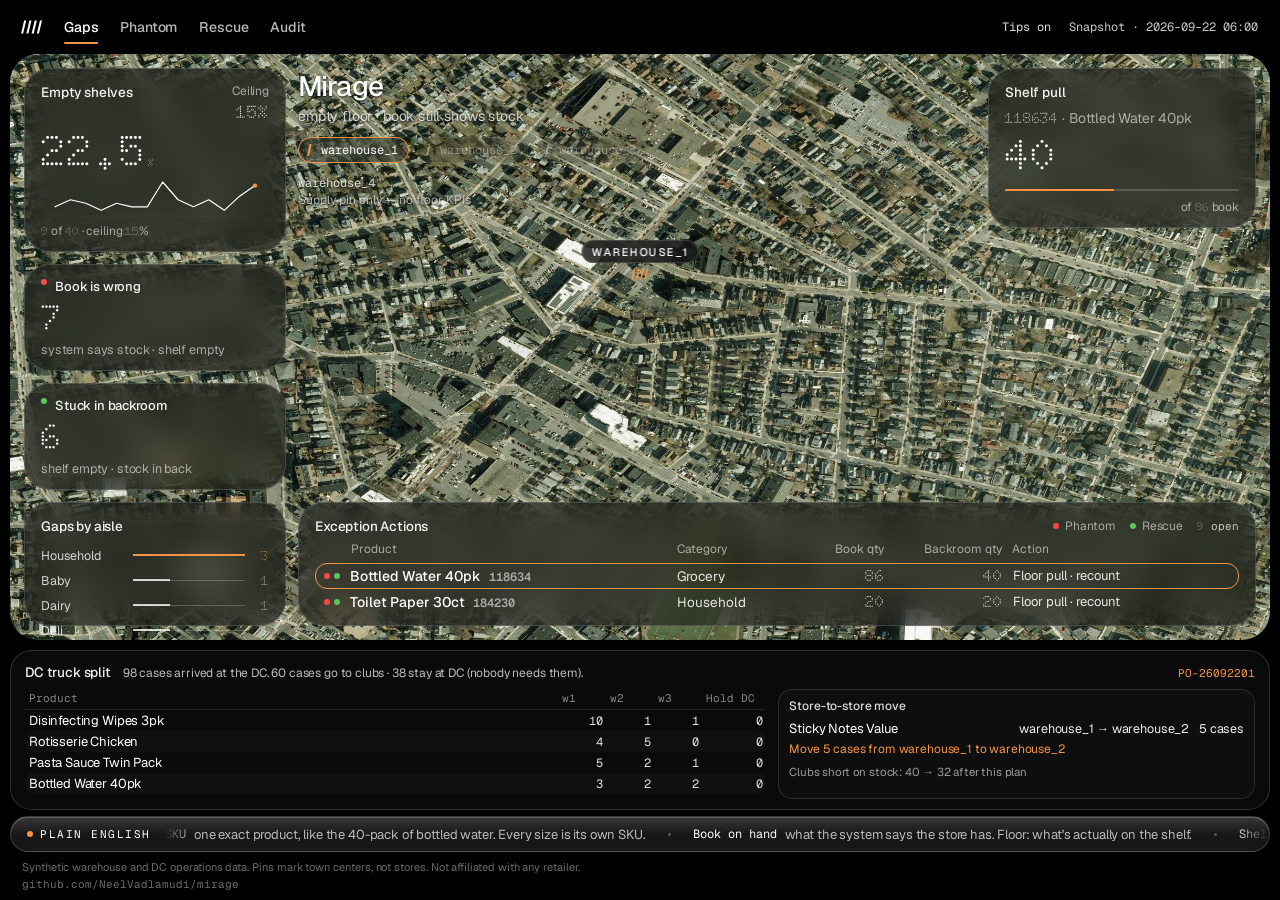
==== commit 2d13284c: "Update Mirage Pages board disclaimer Synthetic warehouse and DC operations data; no portfolio-demo w" ====
--- a/docs/index.html
+++ b/docs/index.html
@@ -30,6 +30,6 @@
     <link rel="stylesheet" crossorigin href="./assets/index-Dxa3zjLy.css">
   </head>
   <body>
-    <div id="root"><link rel="preload" as="image" href="./plates/bay.jpg"/><div class="app"><header class="topbar"><div class="brand"><svg class="mark" viewBox="0 0 34 20" aria-hidden="true"><path fill="currentColor" d="M6.4 0h3.15L4.85 20H1.7L6.4 0Zm8.15 0h3.15L13 20H9.85l4.7-20Zm8.15 0H26L21.15 20h-3.15L22.7 0Zm8.15 0H34L29.3 20h-3.15L30.85 0Z"></path></svg><nav class="nav" aria-label="Lenses"><button type="button" class="nav-btn" aria-current="page">Gaps</button><button type="button" class="nav-btn">Phantom</button><button type="button" class="nav-btn">Rescue</button><button type="button" class="nav-btn">Audit</button></nav></div><div class="top-tools"><button type="button" class="tips-toggle" aria-pressed="true">Tips on</button><time class="as-of" dateTime="2026-09-22T06:00:00">Snapshot · 2026-09-22 06:00</time></div></header><main class="stage"><div class="plate"><div class="plate-frame"><img class="plate-photo" src="./plates/bay.jpg" alt="warehouse_1, Massachusetts"/></div><div class="map-title"><h1>Mirage</h1><p>empty floor · book still shows stock</p><div class="chips"><button type="button" class="chip is-on" aria-pressed="true"><svg class="chip-mark" viewBox="0 0 8 14" aria-hidden="true"><path fill="currentColor" d="M5.2 0 2.4 14H0L2.8 0h2.4Z"></path></svg>warehouse_1</button><button type="button" class="chip" aria-pressed="false"><svg class="chip-mark" viewBox="0 0 8 14" aria-hidden="true"><path fill="currentColor" d="M5.2 0 2.4 14H0L2.8 0h2.4Z"></path></svg>warehouse_2</button><button type="button" class="chip" aria-pressed="false"><svg class="chip-mark" viewBox="0 0 8 14" aria-hidden="true"><path fill="currentColor" d="M5.2 0 2.4 14H0L2.8 0h2.4Z"></path></svg>warehouse_3</button></div><button type="button" class="supply" aria-pressed="false"><span class="supply-label">warehouse_4</span><span class="supply-status">Supply pin only — no floor KPIs</span><span class="supply-detail">1840 cases staged · 3 late truck notices · synthetic DC day</span></button></div></div><div class="hud"><div class="left"><section class="glass gap-card" aria-label="Empty shelves"><div class="gap-top"><h2 class="card-title">Empty shelves</h2><div class="ceiling"><div class="ceiling-k">Ceiling</div><div class="ceiling-v"><span class="mini-num">15<!-- -->%</span></div></div></div><div class="metric metric-lg"><p class="metric-value"><span class="num">22.5</span><span class="num-unit">%</span></p></div><svg class="spark" viewBox="0 0 240 48" role="img" aria-label="Gap rate over the last 12 hours"><line class="spark-base" x1="0" y1="47" x2="240" y2="47"></line><path class="spark-line" d="M0.0 35.8 L18.5 27.3 L36.9 31.5 L55.4 40.0 L73.8 31.5 L92.3 35.8 L110.8 35.8 L129.2 6.0 L147.7 27.3 L166.2 35.8 L184.6 27.3 L203.1 40.0 L221.5 23.0 L240.0 10.3"></path><circle class="spark-mark" cx="240" cy="10.25" r="2.6"></circle></svg><div class="gap-foot"><span><span class="mini-num">9</span> of <span class="mini-num">40</span> · ceiling <span class="mini-num">15</span>%</span></div></section><section class="glass" aria-label="Book is wrong"><h2 class="card-title card-title-wrap"><span class="dot dot-red" aria-hidden="true"></span>Book is wrong</h2><div class="metric metric-md"><p class="metric-value"><span class="num">7</span></p><p class="metric-caption">system says stock · shelf empty</p></div></section><section class="glass" aria-label="Stuck in backroom"><h2 class="card-title card-title-wrap"><span class="dot dot-green" aria-hidden="true"></span>Stuck in backroom</h2><div class="metric metric-md"><p class="metric-value"><span class="num">6</span></p><p class="metric-caption">shelf empty · stock in back</p></div></section></div><section class="glass pull" aria-label="Shelf pull"><h2 class="card-title">Shelf pull</h2><p class="pull-sub"><span class="pull-sku">118634</span><span> · <!-- -->Bottled Water 40pk</span></p><div class="metric metric-lg"><p class="metric-value"><span class="num">40</span></p></div><div class="pull-track" aria-hidden="true"><div class="pull-fill" style="width:46.51162790697674%"></div></div><p class="pull-caption">of <span class="mini-num">86</span> <!-- -->book</p></section><div class="dock"><section class="glass aisle-card" aria-label="Gaps by aisle"><h2 class="card-title">Gaps by aisle</h2><div class="aisles"><div class="aisle"><span class="aisle-name">Household</span><span class="aisle-track"><span class="aisle-fill is-hot" style="width:100%"></span></span><span class="aisle-n is-hot">3</span></div><div class="aisle"><span class="aisle-name">Baby</span><span class="aisle-track"><span class="aisle-fill" style="width:33.33333333333333%"></span></span><span class="aisle-n">1</span></div><div class="aisle"><span class="aisle-name">Dairy</span><span class="aisle-track"><span class="aisle-fill" style="width:33.33333333333333%"></span></span><span class="aisle-n">1</span></div><div class="aisle"><span class="aisle-name">Deli</span><span class="aisle-track"><span class="aisle-fill" style="width:33.33333333333333%"></span></span><span class="aisle-n">1</span></div><div class="aisle"><span class="aisle-name">GM</span><span class="aisle-track"><span class="aisle-fill" style="width:33.33333333333333%"></span></span><span class="aisle-n">1</span></div><div class="aisle"><span class="aisle-name">Grocery</span><span class="aisle-track"><span class="aisle-fill" style="width:33.33333333333333%"></span></span><span class="aisle-n">1</span></div><div class="aisle"><span class="aisle-name">Meat</span><span class="aisle-track"><span class="aisle-fill" style="width:33.33333333333333%"></span></span><span class="aisle-n">1</span></div></div></section><section class="glass exceptions" aria-label="Open exceptions"><div class="card-head"><h2 class="card-title">Exception Actions</h2><div class="legend"><span class="legend-item"><span class="dot dot-red" aria-hidden="true"></span>Phantom</span><span class="legend-item"><span class="dot dot-green" aria-hidden="true"></span>Rescue</span><span class="legend-count"><span class="mini-num">9</span> open</span></div></div><div class="sku-list"><div class="colhead" role="row"><div role="columnheader" aria-sort="none" class="col col-start"><button type="button" class="sort">Product</button></div><div role="columnheader" aria-sort="none" class="col col-start"><button type="button" class="sort">Category</button></div><div role="columnheader" aria-sort="none" class="col col-end"><button type="button" class="sort">Book qty</button></div><div role="columnheader" aria-sort="none" class="col col-end"><button type="button" class="sort">Backroom qty</button></div><div role="columnheader" aria-sort="none" class="col col-start"><button type="button" class="sort">Action</button></div></div><div class="sku-scroll" role="rowgroup"><button type="button" role="row" class="sku-row is-on" aria-pressed="true" aria-label="118634 Bottled Water 40pk, Grocery, book 86, backroom 40, Floor pull · recount, phantom and rescue"><span class="cell sku-main" role="cell"><span class="sku-dots"><span class="dot dot-red" aria-hidden="true"></span><span class="dot dot-green" aria-hidden="true"></span></span><span class="sku-name">Bottled Water 40pk</span><span class="sku-num">118634</span></span><span class="cell sku-cat" role="cell">Grocery</span><span class="cell qty" role="cell"><span class="field-k">Book</span>86</span><span class="cell qty" role="cell"><span class="field-k">Backroom</span>40</span><span class="cell action" role="cell"><span class="field-k">Action</span>Floor pull · recount</span></button><button type="button" role="row" class="sku-row" aria-pressed="false" aria-label="184230 Toilet Paper 30ct, Household, book 20, backroom 20, Floor pull · recount, phantom and rescue"><span class="cell sku-main" role="cell"><span class="sku-dots"><span class="dot dot-red" aria-hidden="true"></span><span class="dot dot-green" aria-hidden="true"></span></span><span class="sku-name">Toilet Paper 30ct</span><span class="sku-num">184230</span></span><span class="cell sku-cat" role="cell">Household</span><span class="cell qty" role="cell"><span class="field-k">Book</span>20</span><span class="cell qty" role="cell"><span class="field-k">Backroom</span>20</span><span class="cell action" role="cell"><span class="field-k">Action</span>Floor pull · recount</span></button><button type="button" role="row" class="sku-row" aria-pressed="false" aria-label="330112 Whole Milk Gallon, Dairy, book 10, backroom 10, Floor pull · recount, phantom and rescue"><span class="cell sku-main" role="cell"><span class="sku-dots"><span class="dot dot-red" aria-hidden="true"></span><span class="dot dot-green" aria-hidden="true"></span></span><span class="sku-name">Whole Milk Gallon</span><span class="sku-num">330112</span></span><span class="cell sku-cat" role="cell">Dairy</span><span class="cell qty" role="cell"><span class="field-k">Book</span>10</span><span class="cell qty" role="cell"><span class="field-k">Backroom</span>10</span><span class="cell action" role="cell"><span class="field-k">Action</span>Floor pull · recount</span></button><button type="button" role="row" class="sku-row" aria-pressed="false" aria-label="445880 Laundry Detergent 2pk, Household, book 52, backroom 12, Floor pull · recount, phantom and rescue"><span class="cell sku-main" role="cell"><span class="sku-dots"><span class="dot dot-red" aria-hidden="true"></span><span class="dot dot-green" aria-hidden="true"></span></span><span class="sku-name">Laundry Detergent 2pk</span><span class="sku-num">445880</span></span><span class="cell sku-cat" role="cell">Household</span><span class="cell qty" role="cell"><span class="field-k">Book</span>52</span><span class="cell qty" role="cell"><span class="field-k">Backroom</span>12</span><span class="cell action" role="cell"><span class="field-k">Action</span>Floor pull · recount</span></button><button type="button" role="row" class="sku-row" aria-pressed="false" aria-label="184220 Paper Towels 12pk, Household, book 36, backroom 0, Recount / system fix, phantom"><span class="cell sku-main" role="cell"><span class="sku-dots"><span class="dot dot-red" aria-hidden="true"></span></span><span class="sku-name">Paper Towels 12pk</span><span class="sku-num">184220</span></span><span class="cell sku-cat" role="cell">Household</span><span class="cell qty" role="cell"><span class="field-k">Book</span>36</span><span class="cell qty is-zero" role="cell"><span class="field-k">Backroom</span>0</span><span class="cell action" role="cell"><span class="field-k">Action</span>Recount / system fix</span></button><button type="button" role="row" class="sku-row" aria-pressed="false" aria-label="667301 Diapers Size 4, Baby, book 18, backroom 0, Recount / system fix, phantom"><span class="cell sku-main" role="cell"><span class="sku-dots"><span class="dot dot-red" aria-hidden="true"></span></span><span class="sku-name">Diapers Size 4</span><span class="sku-num">667301</span></span><span class="cell sku-cat" role="cell">Baby</span><span class="cell qty" role="cell"><span class="field-k">Book</span>18</span><span class="cell qty is-zero" role="cell"><span class="field-k">Backroom</span>0</span><span class="cell action" role="cell"><span class="field-k">Action</span>Recount / system fix</span></button><button type="button" role="row" class="sku-row" aria-pressed="false" aria-label="774015 AA Batteries 48ct, GM, book 48, backroom 0, Recount / system fix, phantom"><span class="cell sku-main" role="cell"><span class="sku-dots"><span class="dot dot-red" aria-hidden="true"></span></span><span class="sku-name">AA Batteries 48ct</span><span class="sku-num">774015</span></span><span class="cell sku-cat" role="cell">GM</span><span class="cell qty" role="cell"><span class="field-k">Book</span>48</span><span class="cell qty is-zero" role="cell"><span class="field-k">Backroom</span>0</span><span class="cell action" role="cell"><span class="field-k">Action</span>Recount / system fix</span></button><button type="button" role="row" class="sku-row" aria-pressed="false" aria-label="229045 Chicken Breast Family Pack, Meat, book 0, backroom 16, Floor pull from backroom, backroom rescue"><span class="cell sku-main" role="cell"><span class="sku-dots"><span class="dot dot-green" aria-hidden="true"></span></span><span class="sku-name">Chicken Breast Family Pack</span><span class="sku-num">229045</span></span><span class="cell sku-cat" role="cell">Meat</span><span class="cell qty is-zero" role="cell"><span class="field-k">Book</span>0</span><span class="cell qty" role="cell"><span class="field-k">Backroom</span>16</span><span class="cell action" role="cell"><span class="field-k">Action</span>Floor pull from backroom</span></button><button type="button" role="row" class="sku-row" aria-pressed="false" aria-label="551902 Rotisserie Chicken, Deli, book 0, backroom 24, Floor pull from backroom, backroom rescue"><span class="cell sku-main" role="cell"><span class="sku-dots"><span class="dot dot-green" aria-hidden="true"></span></span><span class="sku-name">Rotisserie Chicken</span><span class="sku-num">551902</span></span><span class="cell sku-cat" role="cell">Deli</span><span class="cell qty is-zero" role="cell"><span class="field-k">Book</span>0</span><span class="cell qty" role="cell"><span class="field-k">Backroom</span>24</span><span class="cell action" role="cell"><span class="field-k">Action</span>Floor pull from backroom</span></button></div></div></section></div><div class="tip-slot" aria-live="polite"></div></div><p class="sr-only" aria-live="polite">warehouse_1, empty shelves 22.5%, 9 of 40, book-is-wrong 7, stuck-in-backroom 6, 9 open exceptions.</p></main><section class="alloc-strip glass" aria-label="DC allocation"><div class="alloc-head"><h2 class="card-title">DC truck split</h2><p class="alloc-sub">98 cases arrived at the DC. 60 cases go to clubs · 38 stay at DC (nobody needs them).</p><span class="alloc-po">PO-26092201</span></div><div class="alloc-tiles"><div class="alloc-tile"><span>98 cases arrived at the DC</span></div><div class="alloc-tile"><span>60 cases go to clubs · 38 stay at DC (nobody needs them)</span></div><div class="alloc-tile"><span>Clubs short on stock: 40 → 32 after this plan</span></div></div><div class="alloc-body"><div class="alloc-table-wrap"><div class="alloc-colhead" role="row"><span>Product</span><span>w1</span><span>w2</span><span>w3</span><span>Hold DC</span></div><div class="alloc-rows" role="rowgroup"><div class="alloc-row" role="row"><span class="alloc-sku">Disinfecting Wipes 3pk</span><span>10</span><span>1</span><span>1</span><span class="">0</span></div><div class="alloc-row" role="row"><span class="alloc-sku">Rotisserie Chicken</span><span>4</span><span>5</span><span>0</span><span class="">0</span></div><div class="alloc-row" role="row"><span class="alloc-sku">Pasta Sauce Twin Pack</span><span>5</span><span>2</span><span>1</span><span class="">0</span></div><div class="alloc-row" role="row"><span class="alloc-sku">Bottled Water 40pk</span><span>3</span><span>2</span><span>2</span><span class="">0</span></div><div class="alloc-row" role="row"><span class="alloc-sku">Coffee Pods 100ct</span><span>4</span><span>2</span><span>0</span><span class="is-hold">4</span></div><div class="alloc-row" role="row"><span class="alloc-sku">Olive Oil 2L</span><span>2</span><span>1</span><span>3</span><span class="">0</span></div><div class="alloc-row" role="row"><span class="alloc-sku">Blueberries Pint</span><span>2</span><span>2</span><span>1</span><span class="">0</span></div><div class="alloc-row" role="row"><span class="alloc-sku">Bag Bag 5lb</span><span>2</span><span>2</span><span>0</span><span class="is-hold">10</span></div><div class="alloc-row" role="row"><span class="alloc-sku">Chicken Breast Family Pack</span><span>0</span><span>3</span><span>0</span><span class="is-hold">8</span></div><div class="alloc-row" role="row"><span class="alloc-sku">Ballpoint Pens 60ct</span><span>0</span><span>0</span><span>0</span><span class="is-hold">7</span></div><div class="alloc-row" role="row"><span class="alloc-sku">LED Bulbs 8pk</span><span>0</span><span>0</span><span>0</span><span class="is-hold">6</span></div><div class="alloc-row" role="row"><span class="alloc-sku">Salmon Fillet Pack</span><span>0</span><span>0</span><span>0</span><span class="is-hold">3</span></div></div></div><div class="alloc-xfer"><h3 class="alloc-xfer-title">Store-to-store move</h3><div class="alloc-xfer-row"><span class="alloc-sku">Sticky Notes Value</span><span>warehouse_1 → warehouse_2</span><span>5 cases</span><span class="alloc-action">Move 5 cases from warehouse_1 to warehouse_2</span></div><p class="alloc-ba">Clubs short on stock: 40 → 32 after this plan</p></div></div></section><div class="ticker" tabindex="0" role="region" aria-label="Plain English glossary"><p class="ticker-kicker"><span class="ticker-mark" aria-hidden="true"></span>PLAIN ENGLISH</p><div class="ticker-window"><div class="ticker-track"><div class="ticker-group"><span class="ticker-item is-on"><span class="ticker-term">SKU</span><span class="ticker-text">one exact product, like the 40-pack of bottled water. Every size is its own SKU.</span><span class="ticker-sep" aria-hidden="true"></span></span><span class="ticker-item"><span class="ticker-term">Book on hand</span><span class="ticker-text">what the system says the store has. Floor: what's actually on the shelf.</span><span class="ticker-sep" aria-hidden="true"></span></span><span class="ticker-item"><span class="ticker-term">Shelf gap</span><span class="ticker-text">the shelf is empty for a product the store is supposed to carry.</span><span class="ticker-sep" aria-hidden="true"></span></span><span class="ticker-item"><span class="ticker-term">Empty shelves</span><span class="ticker-text">Share of products with nothing on the shelf. 9 of 40 is 22.5%, over the 15% ceiling.</span><span class="ticker-sep" aria-hidden="true"></span></span><span class="ticker-item"><span class="ticker-term">Ceiling</span><span class="ticker-text">the most gaps the store accepts before someone acts. Here it's 15%.</span><span class="ticker-sep" aria-hidden="true"></span></span><span class="ticker-item"><span class="ticker-term">Book is wrong</span><span class="ticker-text">System shows stock, shelf is empty. It won't reorder until someone fixes the count.</span><span class="ticker-sep" aria-hidden="true"></span></span><span class="ticker-item"><span class="ticker-term">Stuck in backroom</span><span class="ticker-text">Shelf empty, units in back. Pull them out. No new order needed.</span><span class="ticker-sep" aria-hidden="true"></span></span><span class="ticker-item"><span class="ticker-term">Floor pull</span><span class="ticker-text">move product from the backroom to the shelf.</span><span class="ticker-sep" aria-hidden="true"></span></span><span class="ticker-item"><span class="ticker-term">Recount / system fix</span><span class="ticker-text">count it by hand, then correct the number in the system.</span><span class="ticker-sep" aria-hidden="true"></span></span><span class="ticker-item"><span class="ticker-term">DC (distribution center)</span><span class="ticker-text">the building that ships to the stores. Here that's warehouse_4.</span><span class="ticker-sep" aria-hidden="true"></span></span><span class="ticker-item"><span class="ticker-term">Late truck notice</span><span class="ticker-text">Supplier heads-up that a truck is coming (ASN). Late notice means the floor can't plan receiving.</span><span class="ticker-sep" aria-hidden="true"></span></span><span class="ticker-item"><span class="ticker-term">Why it matters</span><span class="ticker-text">an empty shelf is a lost sale today and maybe a lost customer tomorrow.</span><span class="ticker-sep" aria-hidden="true"></span></span></div><div class="ticker-group" aria-hidden="true"><span class="ticker-item"><span class="ticker-term">SKU</span><span class="ticker-text">one exact product, like the 40-pack of bottled water. Every size is its own SKU.</span><span class="ticker-sep" aria-hidden="true"></span></span><span class="ticker-item"><span class="ticker-term">Book on hand</span><span class="ticker-text">what the system says the store has. Floor: what's actually on the shelf.</span><span class="ticker-sep" aria-hidden="true"></span></span><span class="ticker-item"><span class="ticker-term">Shelf gap</span><span class="ticker-text">the shelf is empty for a product the store is supposed to carry.</span><span class="ticker-sep" aria-hidden="true"></span></span><span class="ticker-item"><span class="ticker-term">Empty shelves</span><span class="ticker-text">Share of products with nothing on the shelf. 9 of 40 is 22.5%, over the 15% ceiling.</span><span class="ticker-sep" aria-hidden="true"></span></span><span class="ticker-item"><span class="ticker-term">Ceiling</span><span class="ticker-text">the most gaps the store accepts before someone acts. Here it's 15%.</span><span class="ticker-sep" aria-hidden="true"></span></span><span class="ticker-item"><span class="ticker-term">Book is wrong</span><span class="ticker-text">System shows stock, shelf is empty. It won't reorder until someone fixes the count.</span><span class="ticker-sep" aria-hidden="true"></span></span><span class="ticker-item"><span class="ticker-term">Stuck in backroom</span><span class="ticker-text">Shelf empty, units in back. Pull them out. No new order needed.</span><span class="ticker-sep" aria-hidden="true"></span></span><span class="ticker-item"><span class="ticker-term">Floor pull</span><span class="ticker-text">move product from the backroom to the shelf.</span><span class="ticker-sep" aria-hidden="true"></span></span><span class="ticker-item"><span class="ticker-term">Recount / system fix</span><span class="ticker-text">count it by hand, then correct the number in the system.</span><span class="ticker-sep" aria-hidden="true"></span></span><span class="ticker-item"><span class="ticker-term">DC (distribution center)</span><span class="ticker-text">the building that ships to the stores. Here that's warehouse_4.</span><span class="ticker-sep" aria-hidden="true"></span></span><span class="ticker-item"><span class="ticker-term">Late truck notice</span><span class="ticker-text">Supplier heads-up that a truck is coming (ASN). Late notice means the floor can't plan receiving.</span><span class="ticker-sep" aria-hidden="true"></span></span><span class="ticker-item"><span class="ticker-term">Why it matters</span><span class="ticker-text">an empty shelf is a lost sale today and maybe a lost customer tomorrow.</span><span class="ticker-sep" aria-hidden="true"></span></span></div></div></div><div class="ticker-controls"><button type="button" class="ticker-step" aria-label="Previous term"><span aria-hidden="true"></span></button><button type="button" class="ticker-step ticker-step-next" aria-label="Next term"><span aria-hidden="true"></span></button></div></div><footer class="legal"><p class="disclaimer">Synthetic data for a portfolio demo. Pins mark town centers, not stores. Not affiliated with any retailer.</p><a class="repo" href="https://github.com/NeelVadlamudi/mirage">github.com/NeelVadlamudi/mirage</a></footer></div></div>
+    <div id="root"><link rel="preload" as="image" href="./plates/bay.jpg"/><div class="app"><header class="topbar"><div class="brand"><svg class="mark" viewBox="0 0 34 20" aria-hidden="true"><path fill="currentColor" d="M6.4 0h3.15L4.85 20H1.7L6.4 0Zm8.15 0h3.15L13 20H9.85l4.7-20Zm8.15 0H26L21.15 20h-3.15L22.7 0Zm8.15 0H34L29.3 20h-3.15L30.85 0Z"></path></svg><nav class="nav" aria-label="Lenses"><button type="button" class="nav-btn" aria-current="page">Gaps</button><button type="button" class="nav-btn">Phantom</button><button type="button" class="nav-btn">Rescue</button><button type="button" class="nav-btn">Audit</button></nav></div><div class="top-tools"><button type="button" class="tips-toggle" aria-pressed="true">Tips on</button><time class="as-of" dateTime="2026-09-22T06:00:00">Snapshot · 2026-09-22 06:00</time></div></header><main class="stage"><div class="plate"><div class="plate-frame"><img class="plate-photo" src="./plates/bay.jpg" alt="warehouse_1, Massachusetts"/></div><div class="map-title"><h1>Mirage</h1><p>empty floor · book still shows stock</p><div class="chips"><button type="button" class="chip is-on" aria-pressed="true"><svg class="chip-mark" viewBox="0 0 8 14" aria-hidden="true"><path fill="currentColor" d="M5.2 0 2.4 14H0L2.8 0h2.4Z"></path></svg>warehouse_1</button><button type="button" class="chip" aria-pressed="false"><svg class="chip-mark" viewBox="0 0 8 14" aria-hidden="true"><path fill="currentColor" d="M5.2 0 2.4 14H0L2.8 0h2.4Z"></path></svg>warehouse_2</button><button type="button" class="chip" aria-pressed="false"><svg class="chip-mark" viewBox="0 0 8 14" aria-hidden="true"><path fill="currentColor" d="M5.2 0 2.4 14H0L2.8 0h2.4Z"></path></svg>warehouse_3</button></div><button type="button" class="supply" aria-pressed="false"><span class="supply-label">warehouse_4</span><span class="supply-status">Supply pin only — no floor KPIs</span><span class="supply-detail">1840 cases staged · 3 late truck notices · synthetic DC day</span></button></div></div><div class="hud"><div class="left"><section class="glass gap-card" aria-label="Empty shelves"><div class="gap-top"><h2 class="card-title">Empty shelves</h2><div class="ceiling"><div class="ceiling-k">Ceiling</div><div class="ceiling-v"><span class="mini-num">15<!-- -->%</span></div></div></div><div class="metric metric-lg"><p class="metric-value"><span class="num">22.5</span><span class="num-unit">%</span></p></div><svg class="spark" viewBox="0 0 240 48" role="img" aria-label="Gap rate over the last 12 hours"><line class="spark-base" x1="0" y1="47" x2="240" y2="47"></line><path class="spark-line" d="M0.0 35.8 L18.5 27.3 L36.9 31.5 L55.4 40.0 L73.8 31.5 L92.3 35.8 L110.8 35.8 L129.2 6.0 L147.7 27.3 L166.2 35.8 L184.6 27.3 L203.1 40.0 L221.5 23.0 L240.0 10.3"></path><circle class="spark-mark" cx="240" cy="10.25" r="2.6"></circle></svg><div class="gap-foot"><span><span class="mini-num">9</span> of <span class="mini-num">40</span> · ceiling <span class="mini-num">15</span>%</span></div></section><section class="glass" aria-label="Book is wrong"><h2 class="card-title card-title-wrap"><span class="dot dot-red" aria-hidden="true"></span>Book is wrong</h2><div class="metric metric-md"><p class="metric-value"><span class="num">7</span></p><p class="metric-caption">system says stock · shelf empty</p></div></section><section class="glass" aria-label="Stuck in backroom"><h2 class="card-title card-title-wrap"><span class="dot dot-green" aria-hidden="true"></span>Stuck in backroom</h2><div class="metric metric-md"><p class="metric-value"><span class="num">6</span></p><p class="metric-caption">shelf empty · stock in back</p></div></section></div><section class="glass pull" aria-label="Shelf pull"><h2 class="card-title">Shelf pull</h2><p class="pull-sub"><span class="pull-sku">118634</span><span> · <!-- -->Bottled Water 40pk</span></p><div class="metric metric-lg"><p class="metric-value"><span class="num">40</span></p></div><div class="pull-track" aria-hidden="true"><div class="pull-fill" style="width:46.51162790697674%"></div></div><p class="pull-caption">of <span class="mini-num">86</span> <!-- -->book</p></section><div class="dock"><section class="glass aisle-card" aria-label="Gaps by aisle"><h2 class="card-title">Gaps by aisle</h2><div class="aisles"><div class="aisle"><span class="aisle-name">Household</span><span class="aisle-track"><span class="aisle-fill is-hot" style="width:100%"></span></span><span class="aisle-n is-hot">3</span></div><div class="aisle"><span class="aisle-name">Baby</span><span class="aisle-track"><span class="aisle-fill" style="width:33.33333333333333%"></span></span><span class="aisle-n">1</span></div><div class="aisle"><span class="aisle-name">Dairy</span><span class="aisle-track"><span class="aisle-fill" style="width:33.33333333333333%"></span></span><span class="aisle-n">1</span></div><div class="aisle"><span class="aisle-name">Deli</span><span class="aisle-track"><span class="aisle-fill" style="width:33.33333333333333%"></span></span><span class="aisle-n">1</span></div><div class="aisle"><span class="aisle-name">GM</span><span class="aisle-track"><span class="aisle-fill" style="width:33.33333333333333%"></span></span><span class="aisle-n">1</span></div><div class="aisle"><span class="aisle-name">Grocery</span><span class="aisle-track"><span class="aisle-fill" style="width:33.33333333333333%"></span></span><span class="aisle-n">1</span></div><div class="aisle"><span class="aisle-name">Meat</span><span class="aisle-track"><span class="aisle-fill" style="width:33.33333333333333%"></span></span><span class="aisle-n">1</span></div></div></section><section class="glass exceptions" aria-label="Open exceptions"><div class="card-head"><h2 class="card-title">Exception Actions</h2><div class="legend"><span class="legend-item"><span class="dot dot-red" aria-hidden="true"></span>Phantom</span><span class="legend-item"><span class="dot dot-green" aria-hidden="true"></span>Rescue</span><span class="legend-count"><span class="mini-num">9</span> open</span></div></div><div class="sku-list"><div class="colhead" role="row"><div role="columnheader" aria-sort="none" class="col col-start"><button type="button" class="sort">Product</button></div><div role="columnheader" aria-sort="none" class="col col-start"><button type="button" class="sort">Category</button></div><div role="columnheader" aria-sort="none" class="col col-end"><button type="button" class="sort">Book qty</button></div><div role="columnheader" aria-sort="none" class="col col-end"><button type="button" class="sort">Backroom qty</button></div><div role="columnheader" aria-sort="none" class="col col-start"><button type="button" class="sort">Action</button></div></div><div class="sku-scroll" role="rowgroup"><button type="button" role="row" class="sku-row is-on" aria-pressed="true" aria-label="118634 Bottled Water 40pk, Grocery, book 86, backroom 40, Floor pull · recount, phantom and rescue"><span class="cell sku-main" role="cell"><span class="sku-dots"><span class="dot dot-red" aria-hidden="true"></span><span class="dot dot-green" aria-hidden="true"></span></span><span class="sku-name">Bottled Water 40pk</span><span class="sku-num">118634</span></span><span class="cell sku-cat" role="cell">Grocery</span><span class="cell qty" role="cell"><span class="field-k">Book</span>86</span><span class="cell qty" role="cell"><span class="field-k">Backroom</span>40</span><span class="cell action" role="cell"><span class="field-k">Action</span>Floor pull · recount</span></button><button type="button" role="row" class="sku-row" aria-pressed="false" aria-label="184230 Toilet Paper 30ct, Household, book 20, backroom 20, Floor pull · recount, phantom and rescue"><span class="cell sku-main" role="cell"><span class="sku-dots"><span class="dot dot-red" aria-hidden="true"></span><span class="dot dot-green" aria-hidden="true"></span></span><span class="sku-name">Toilet Paper 30ct</span><span class="sku-num">184230</span></span><span class="cell sku-cat" role="cell">Household</span><span class="cell qty" role="cell"><span class="field-k">Book</span>20</span><span class="cell qty" role="cell"><span class="field-k">Backroom</span>20</span><span class="cell action" role="cell"><span class="field-k">Action</span>Floor pull · recount</span></button><button type="button" role="row" class="sku-row" aria-pressed="false" aria-label="330112 Whole Milk Gallon, Dairy, book 10, backroom 10, Floor pull · recount, phantom and rescue"><span class="cell sku-main" role="cell"><span class="sku-dots"><span class="dot dot-red" aria-hidden="true"></span><span class="dot dot-green" aria-hidden="true"></span></span><span class="sku-name">Whole Milk Gallon</span><span class="sku-num">330112</span></span><span class="cell sku-cat" role="cell">Dairy</span><span class="cell qty" role="cell"><span class="field-k">Book</span>10</span><span class="cell qty" role="cell"><span class="field-k">Backroom</span>10</span><span class="cell action" role="cell"><span class="field-k">Action</span>Floor pull · recount</span></button><button type="button" role="row" class="sku-row" aria-pressed="false" aria-label="445880 Laundry Detergent 2pk, Household, book 52, backroom 12, Floor pull · recount, phantom and rescue"><span class="cell sku-main" role="cell"><span class="sku-dots"><span class="dot dot-red" aria-hidden="true"></span><span class="dot dot-green" aria-hidden="true"></span></span><span class="sku-name">Laundry Detergent 2pk</span><span class="sku-num">445880</span></span><span class="cell sku-cat" role="cell">Household</span><span class="cell qty" role="cell"><span class="field-k">Book</span>52</span><span class="cell qty" role="cell"><span class="field-k">Backroom</span>12</span><span class="cell action" role="cell"><span class="field-k">Action</span>Floor pull · recount</span></button><button type="button" role="row" class="sku-row" aria-pressed="false" aria-label="184220 Paper Towels 12pk, Household, book 36, backroom 0, Recount / system fix, phantom"><span class="cell sku-main" role="cell"><span class="sku-dots"><span class="dot dot-red" aria-hidden="true"></span></span><span class="sku-name">Paper Towels 12pk</span><span class="sku-num">184220</span></span><span class="cell sku-cat" role="cell">Household</span><span class="cell qty" role="cell"><span class="field-k">Book</span>36</span><span class="cell qty is-zero" role="cell"><span class="field-k">Backroom</span>0</span><span class="cell action" role="cell"><span class="field-k">Action</span>Recount / system fix</span></button><button type="button" role="row" class="sku-row" aria-pressed="false" aria-label="667301 Diapers Size 4, Baby, book 18, backroom 0, Recount / system fix, phantom"><span class="cell sku-main" role="cell"><span class="sku-dots"><span class="dot dot-red" aria-hidden="true"></span></span><span class="sku-name">Diapers Size 4</span><span class="sku-num">667301</span></span><span class="cell sku-cat" role="cell">Baby</span><span class="cell qty" role="cell"><span class="field-k">Book</span>18</span><span class="cell qty is-zero" role="cell"><span class="field-k">Backroom</span>0</span><span class="cell action" role="cell"><span class="field-k">Action</span>Recount / system fix</span></button><button type="button" role="row" class="sku-row" aria-pressed="false" aria-label="774015 AA Batteries 48ct, GM, book 48, backroom 0, Recount / system fix, phantom"><span class="cell sku-main" role="cell"><span class="sku-dots"><span class="dot dot-red" aria-hidden="true"></span></span><span class="sku-name">AA Batteries 48ct</span><span class="sku-num">774015</span></span><span class="cell sku-cat" role="cell">GM</span><span class="cell qty" role="cell"><span class="field-k">Book</span>48</span><span class="cell qty is-zero" role="cell"><span class="field-k">Backroom</span>0</span><span class="cell action" role="cell"><span class="field-k">Action</span>Recount / system fix</span></button><button type="button" role="row" class="sku-row" aria-pressed="false" aria-label="229045 Chicken Breast Family Pack, Meat, book 0, backroom 16, Floor pull from backroom, backroom rescue"><span class="cell sku-main" role="cell"><span class="sku-dots"><span class="dot dot-green" aria-hidden="true"></span></span><span class="sku-name">Chicken Breast Family Pack</span><span class="sku-num">229045</span></span><span class="cell sku-cat" role="cell">Meat</span><span class="cell qty is-zero" role="cell"><span class="field-k">Book</span>0</span><span class="cell qty" role="cell"><span class="field-k">Backroom</span>16</span><span class="cell action" role="cell"><span class="field-k">Action</span>Floor pull from backroom</span></button><button type="button" role="row" class="sku-row" aria-pressed="false" aria-label="551902 Rotisserie Chicken, Deli, book 0, backroom 24, Floor pull from backroom, backroom rescue"><span class="cell sku-main" role="cell"><span class="sku-dots"><span class="dot dot-green" aria-hidden="true"></span></span><span class="sku-name">Rotisserie Chicken</span><span class="sku-num">551902</span></span><span class="cell sku-cat" role="cell">Deli</span><span class="cell qty is-zero" role="cell"><span class="field-k">Book</span>0</span><span class="cell qty" role="cell"><span class="field-k">Backroom</span>24</span><span class="cell action" role="cell"><span class="field-k">Action</span>Floor pull from backroom</span></button></div></div></section></div><div class="tip-slot" aria-live="polite"></div></div><p class="sr-only" aria-live="polite">warehouse_1, empty shelves 22.5%, 9 of 40, book-is-wrong 7, stuck-in-backroom 6, 9 open exceptions.</p></main><section class="alloc-strip glass" aria-label="DC allocation"><div class="alloc-head"><h2 class="card-title">DC truck split</h2><p class="alloc-sub">98 cases arrived at the DC. 60 cases go to clubs · 38 stay at DC (nobody needs them).</p><span class="alloc-po">PO-26092201</span></div><div class="alloc-tiles"><div class="alloc-tile"><span>98 cases arrived at the DC</span></div><div class="alloc-tile"><span>60 cases go to clubs · 38 stay at DC (nobody needs them)</span></div><div class="alloc-tile"><span>Clubs short on stock: 40 → 32 after this plan</span></div></div><div class="alloc-body"><div class="alloc-table-wrap"><div class="alloc-colhead" role="row"><span>Product</span><span>w1</span><span>w2</span><span>w3</span><span>Hold DC</span></div><div class="alloc-rows" role="rowgroup"><div class="alloc-row" role="row"><span class="alloc-sku">Disinfecting Wipes 3pk</span><span>10</span><span>1</span><span>1</span><span class="">0</span></div><div class="alloc-row" role="row"><span class="alloc-sku">Rotisserie Chicken</span><span>4</span><span>5</span><span>0</span><span class="">0</span></div><div class="alloc-row" role="row"><span class="alloc-sku">Pasta Sauce Twin Pack</span><span>5</span><span>2</span><span>1</span><span class="">0</span></div><div class="alloc-row" role="row"><span class="alloc-sku">Bottled Water 40pk</span><span>3</span><span>2</span><span>2</span><span class="">0</span></div><div class="alloc-row" role="row"><span class="alloc-sku">Coffee Pods 100ct</span><span>4</span><span>2</span><span>0</span><span class="is-hold">4</span></div><div class="alloc-row" role="row"><span class="alloc-sku">Olive Oil 2L</span><span>2</span><span>1</span><span>3</span><span class="">0</span></div><div class="alloc-row" role="row"><span class="alloc-sku">Blueberries Pint</span><span>2</span><span>2</span><span>1</span><span class="">0</span></div><div class="alloc-row" role="row"><span class="alloc-sku">Bag Bag 5lb</span><span>2</span><span>2</span><span>0</span><span class="is-hold">10</span></div><div class="alloc-row" role="row"><span class="alloc-sku">Chicken Breast Family Pack</span><span>0</span><span>3</span><span>0</span><span class="is-hold">8</span></div><div class="alloc-row" role="row"><span class="alloc-sku">Ballpoint Pens 60ct</span><span>0</span><span>0</span><span>0</span><span class="is-hold">7</span></div><div class="alloc-row" role="row"><span class="alloc-sku">LED Bulbs 8pk</span><span>0</span><span>0</span><span>0</span><span class="is-hold">6</span></div><div class="alloc-row" role="row"><span class="alloc-sku">Salmon Fillet Pack</span><span>0</span><span>0</span><span>0</span><span class="is-hold">3</span></div></div></div><div class="alloc-xfer"><h3 class="alloc-xfer-title">Store-to-store move</h3><div class="alloc-xfer-row"><span class="alloc-sku">Sticky Notes Value</span><span>warehouse_1 → warehouse_2</span><span>5 cases</span><span class="alloc-action">Move 5 cases from warehouse_1 to warehouse_2</span></div><p class="alloc-ba">Clubs short on stock: 40 → 32 after this plan</p></div></div></section><div class="ticker" tabindex="0" role="region" aria-label="Plain English glossary"><p class="ticker-kicker"><span class="ticker-mark" aria-hidden="true"></span>PLAIN ENGLISH</p><div class="ticker-window"><div class="ticker-track"><div class="ticker-group"><span class="ticker-item is-on"><span class="ticker-term">SKU</span><span class="ticker-text">one exact product, like the 40-pack of bottled water. Every size is its own SKU.</span><span class="ticker-sep" aria-hidden="true"></span></span><span class="ticker-item"><span class="ticker-term">Book on hand</span><span class="ticker-text">what the system says the store has. Floor: what's actually on the shelf.</span><span class="ticker-sep" aria-hidden="true"></span></span><span class="ticker-item"><span class="ticker-term">Shelf gap</span><span class="ticker-text">the shelf is empty for a product the store is supposed to carry.</span><span class="ticker-sep" aria-hidden="true"></span></span><span class="ticker-item"><span class="ticker-term">Empty shelves</span><span class="ticker-text">Share of products with nothing on the shelf. 9 of 40 is 22.5%, over the 15% ceiling.</span><span class="ticker-sep" aria-hidden="true"></span></span><span class="ticker-item"><span class="ticker-term">Ceiling</span><span class="ticker-text">the most gaps the store accepts before someone acts. Here it's 15%.</span><span class="ticker-sep" aria-hidden="true"></span></span><span class="ticker-item"><span class="ticker-term">Book is wrong</span><span class="ticker-text">System shows stock, shelf is empty. It won't reorder until someone fixes the count.</span><span class="ticker-sep" aria-hidden="true"></span></span><span class="ticker-item"><span class="ticker-term">Stuck in backroom</span><span class="ticker-text">Shelf empty, units in back. Pull them out. No new order needed.</span><span class="ticker-sep" aria-hidden="true"></span></span><span class="ticker-item"><span class="ticker-term">Floor pull</span><span class="ticker-text">move product from the backroom to the shelf.</span><span class="ticker-sep" aria-hidden="true"></span></span><span class="ticker-item"><span class="ticker-term">Recount / system fix</span><span class="ticker-text">count it by hand, then correct the number in the system.</span><span class="ticker-sep" aria-hidden="true"></span></span><span class="ticker-item"><span class="ticker-term">DC (distribution center)</span><span class="ticker-text">the building that ships to the stores. Here that's warehouse_4.</span><span class="ticker-sep" aria-hidden="true"></span></span><span class="ticker-item"><span class="ticker-term">Late truck notice</span><span class="ticker-text">Supplier heads-up that a truck is coming (ASN). Late notice means the floor can't plan receiving.</span><span class="ticker-sep" aria-hidden="true"></span></span><span class="ticker-item"><span class="ticker-term">Why it matters</span><span class="ticker-text">an empty shelf is a lost sale today and maybe a lost customer tomorrow.</span><span class="ticker-sep" aria-hidden="true"></span></span></div><div class="ticker-group" aria-hidden="true"><span class="ticker-item"><span class="ticker-term">SKU</span><span class="ticker-text">one exact product, like the 40-pack of bottled water. Every size is its own SKU.</span><span class="ticker-sep" aria-hidden="true"></span></span><span class="ticker-item"><span class="ticker-term">Book on hand</span><span class="ticker-text">what the system says the store has. Floor: what's actually on the shelf.</span><span class="ticker-sep" aria-hidden="true"></span></span><span class="ticker-item"><span class="ticker-term">Shelf gap</span><span class="ticker-text">the shelf is empty for a product the store is supposed to carry.</span><span class="ticker-sep" aria-hidden="true"></span></span><span class="ticker-item"><span class="ticker-term">Empty shelves</span><span class="ticker-text">Share of products with nothing on the shelf. 9 of 40 is 22.5%, over the 15% ceiling.</span><span class="ticker-sep" aria-hidden="true"></span></span><span class="ticker-item"><span class="ticker-term">Ceiling</span><span class="ticker-text">the most gaps the store accepts before someone acts. Here it's 15%.</span><span class="ticker-sep" aria-hidden="true"></span></span><span class="ticker-item"><span class="ticker-term">Book is wrong</span><span class="ticker-text">System shows stock, shelf is empty. It won't reorder until someone fixes the count.</span><span class="ticker-sep" aria-hidden="true"></span></span><span class="ticker-item"><span class="ticker-term">Stuck in backroom</span><span class="ticker-text">Shelf empty, units in back. Pull them out. No new order needed.</span><span class="ticker-sep" aria-hidden="true"></span></span><span class="ticker-item"><span class="ticker-term">Floor pull</span><span class="ticker-text">move product from the backroom to the shelf.</span><span class="ticker-sep" aria-hidden="true"></span></span><span class="ticker-item"><span class="ticker-term">Recount / system fix</span><span class="ticker-text">count it by hand, then correct the number in the system.</span><span class="ticker-sep" aria-hidden="true"></span></span><span class="ticker-item"><span class="ticker-term">DC (distribution center)</span><span class="ticker-text">the building that ships to the stores. Here that's warehouse_4.</span><span class="ticker-sep" aria-hidden="true"></span></span><span class="ticker-item"><span class="ticker-term">Late truck notice</span><span class="ticker-text">Supplier heads-up that a truck is coming (ASN). Late notice means the floor can't plan receiving.</span><span class="ticker-sep" aria-hidden="true"></span></span><span class="ticker-item"><span class="ticker-term">Why it matters</span><span class="ticker-text">an empty shelf is a lost sale today and maybe a lost customer tomorrow.</span><span class="ticker-sep" aria-hidden="true"></span></span></div></div></div><div class="ticker-controls"><button type="button" class="ticker-step" aria-label="Previous term"><span aria-hidden="true"></span></button><button type="button" class="ticker-step ticker-step-next" aria-label="Next term"><span aria-hidden="true"></span></button></div></div><footer class="legal"><p class="disclaimer">Synthetic warehouse and DC operations data. Pins mark town centers, not stores. Not affiliated with any retailer.</p><a class="repo" href="https://github.com/NeelVadlamudi/mirage">github.com/NeelVadlamudi/mirage</a></footer></div></div>
   </body>
 </html>
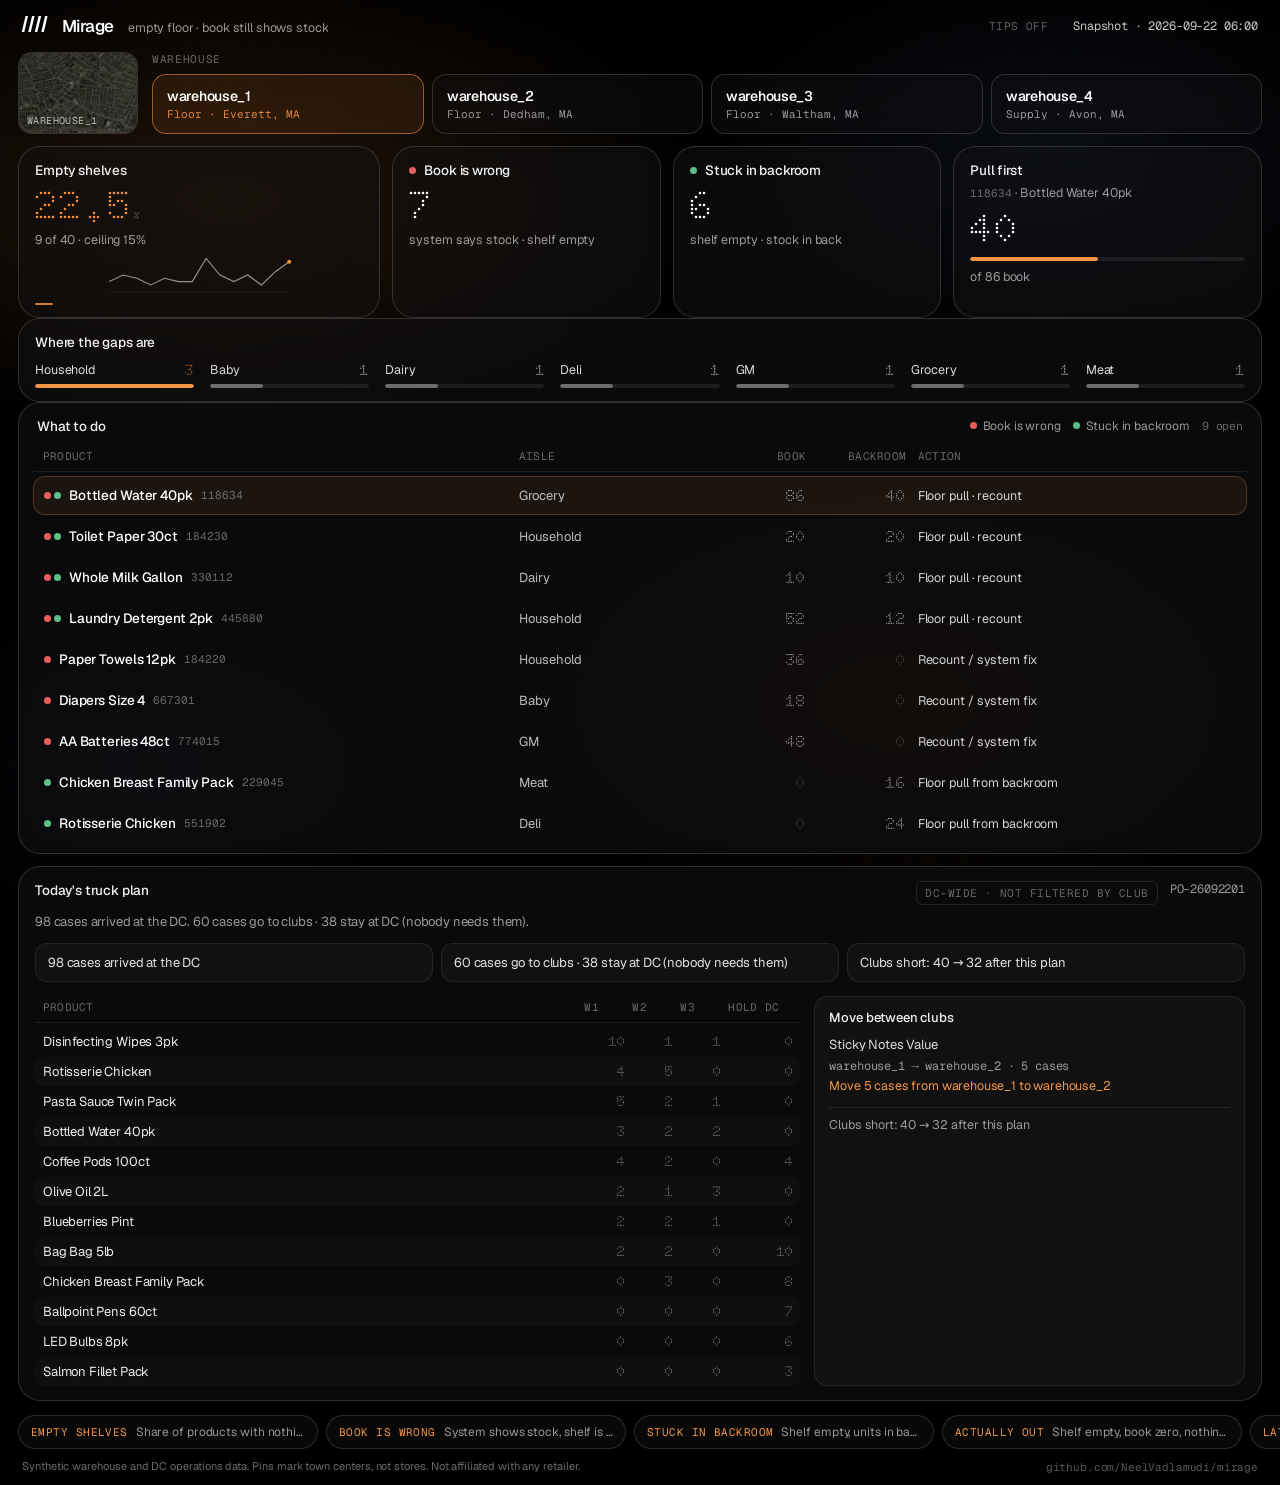
==== commit ec7b827d: "Ship Mirage glance rebuild for floor leads Club-first layout, plain English section names, full What" ====
--- a/docs/index.html
+++ b/docs/index.html
@@ -8,13 +8,13 @@
     <title>Mirage</title>
     <meta
       name="description"
-      content="Mirage compares empty shelves, phantom inventory, and backroom rescue across four Massachusetts warehouses using synthetic data."
+      content="Mirage — empty shelves, book vs floor, and today's truck plan across four Massachusetts warehouses."
     />
     <link rel="canonical" href="https://neelvadlamudi.github.io/mirage/" />
     <meta property="og:title" content="Mirage" />
     <meta
       property="og:description"
-      content="Mirage compares empty shelves, phantom inventory, and backroom rescue across four Massachusetts warehouses using synthetic data."
+      content="Mirage — empty shelves, book vs floor, and today's truck plan across four Massachusetts warehouses."
     />
     <meta property="og:url" content="https://neelvadlamudi.github.io/mirage/" />
     <meta property="og:image" content="https://neelvadlamudi.github.io/mirage/og.png" />
@@ -23,13 +23,225 @@
     <meta name="twitter:title" content="Mirage" />
     <meta
       name="twitter:description"
-      content="Mirage compares empty shelves, phantom inventory, and backroom rescue across four Massachusetts warehouses using synthetic data."
+      content="Mirage — empty shelves, book vs floor, and today's truck plan across four Massachusetts warehouses."
     />
     <meta name="twitter:image" content="https://neelvadlamudi.github.io/mirage/og.png" />
-    <script type="module" crossorigin src="./assets/index-u9EymjaT.js"></script>
-    <link rel="stylesheet" crossorigin href="./assets/index-Dxa3zjLy.css">
+    <link rel="stylesheet" href="./assets/css/fonts.css" />
+    <link rel="stylesheet" href="./assets/css/frost.css" />
   </head>
   <body>
-    <div id="root"><link rel="preload" as="image" href="./plates/bay.jpg"/><div class="app"><header class="topbar"><div class="brand"><svg class="mark" viewBox="0 0 34 20" aria-hidden="true"><path fill="currentColor" d="M6.4 0h3.15L4.85 20H1.7L6.4 0Zm8.15 0h3.15L13 20H9.85l4.7-20Zm8.15 0H26L21.15 20h-3.15L22.7 0Zm8.15 0H34L29.3 20h-3.15L30.85 0Z"></path></svg><nav class="nav" aria-label="Lenses"><button type="button" class="nav-btn" aria-current="page">Gaps</button><button type="button" class="nav-btn">Phantom</button><button type="button" class="nav-btn">Rescue</button><button type="button" class="nav-btn">Audit</button></nav></div><div class="top-tools"><button type="button" class="tips-toggle" aria-pressed="true">Tips on</button><time class="as-of" dateTime="2026-09-22T06:00:00">Snapshot · 2026-09-22 06:00</time></div></header><main class="stage"><div class="plate"><div class="plate-frame"><img class="plate-photo" src="./plates/bay.jpg" alt="warehouse_1, Massachusetts"/></div><div class="map-title"><h1>Mirage</h1><p>empty floor · book still shows stock</p><div class="chips"><button type="button" class="chip is-on" aria-pressed="true"><svg class="chip-mark" viewBox="0 0 8 14" aria-hidden="true"><path fill="currentColor" d="M5.2 0 2.4 14H0L2.8 0h2.4Z"></path></svg>warehouse_1</button><button type="button" class="chip" aria-pressed="false"><svg class="chip-mark" viewBox="0 0 8 14" aria-hidden="true"><path fill="currentColor" d="M5.2 0 2.4 14H0L2.8 0h2.4Z"></path></svg>warehouse_2</button><button type="button" class="chip" aria-pressed="false"><svg class="chip-mark" viewBox="0 0 8 14" aria-hidden="true"><path fill="currentColor" d="M5.2 0 2.4 14H0L2.8 0h2.4Z"></path></svg>warehouse_3</button></div><button type="button" class="supply" aria-pressed="false"><span class="supply-label">warehouse_4</span><span class="supply-status">Supply pin only — no floor KPIs</span><span class="supply-detail">1840 cases staged · 3 late truck notices · synthetic DC day</span></button></div></div><div class="hud"><div class="left"><section class="glass gap-card" aria-label="Empty shelves"><div class="gap-top"><h2 class="card-title">Empty shelves</h2><div class="ceiling"><div class="ceiling-k">Ceiling</div><div class="ceiling-v"><span class="mini-num">15<!-- -->%</span></div></div></div><div class="metric metric-lg"><p class="metric-value"><span class="num">22.5</span><span class="num-unit">%</span></p></div><svg class="spark" viewBox="0 0 240 48" role="img" aria-label="Gap rate over the last 12 hours"><line class="spark-base" x1="0" y1="47" x2="240" y2="47"></line><path class="spark-line" d="M0.0 35.8 L18.5 27.3 L36.9 31.5 L55.4 40.0 L73.8 31.5 L92.3 35.8 L110.8 35.8 L129.2 6.0 L147.7 27.3 L166.2 35.8 L184.6 27.3 L203.1 40.0 L221.5 23.0 L240.0 10.3"></path><circle class="spark-mark" cx="240" cy="10.25" r="2.6"></circle></svg><div class="gap-foot"><span><span class="mini-num">9</span> of <span class="mini-num">40</span> · ceiling <span class="mini-num">15</span>%</span></div></section><section class="glass" aria-label="Book is wrong"><h2 class="card-title card-title-wrap"><span class="dot dot-red" aria-hidden="true"></span>Book is wrong</h2><div class="metric metric-md"><p class="metric-value"><span class="num">7</span></p><p class="metric-caption">system says stock · shelf empty</p></div></section><section class="glass" aria-label="Stuck in backroom"><h2 class="card-title card-title-wrap"><span class="dot dot-green" aria-hidden="true"></span>Stuck in backroom</h2><div class="metric metric-md"><p class="metric-value"><span class="num">6</span></p><p class="metric-caption">shelf empty · stock in back</p></div></section></div><section class="glass pull" aria-label="Shelf pull"><h2 class="card-title">Shelf pull</h2><p class="pull-sub"><span class="pull-sku">118634</span><span> · <!-- -->Bottled Water 40pk</span></p><div class="metric metric-lg"><p class="metric-value"><span class="num">40</span></p></div><div class="pull-track" aria-hidden="true"><div class="pull-fill" style="width:46.51162790697674%"></div></div><p class="pull-caption">of <span class="mini-num">86</span> <!-- -->book</p></section><div class="dock"><section class="glass aisle-card" aria-label="Gaps by aisle"><h2 class="card-title">Gaps by aisle</h2><div class="aisles"><div class="aisle"><span class="aisle-name">Household</span><span class="aisle-track"><span class="aisle-fill is-hot" style="width:100%"></span></span><span class="aisle-n is-hot">3</span></div><div class="aisle"><span class="aisle-name">Baby</span><span class="aisle-track"><span class="aisle-fill" style="width:33.33333333333333%"></span></span><span class="aisle-n">1</span></div><div class="aisle"><span class="aisle-name">Dairy</span><span class="aisle-track"><span class="aisle-fill" style="width:33.33333333333333%"></span></span><span class="aisle-n">1</span></div><div class="aisle"><span class="aisle-name">Deli</span><span class="aisle-track"><span class="aisle-fill" style="width:33.33333333333333%"></span></span><span class="aisle-n">1</span></div><div class="aisle"><span class="aisle-name">GM</span><span class="aisle-track"><span class="aisle-fill" style="width:33.33333333333333%"></span></span><span class="aisle-n">1</span></div><div class="aisle"><span class="aisle-name">Grocery</span><span class="aisle-track"><span class="aisle-fill" style="width:33.33333333333333%"></span></span><span class="aisle-n">1</span></div><div class="aisle"><span class="aisle-name">Meat</span><span class="aisle-track"><span class="aisle-fill" style="width:33.33333333333333%"></span></span><span class="aisle-n">1</span></div></div></section><section class="glass exceptions" aria-label="Open exceptions"><div class="card-head"><h2 class="card-title">Exception Actions</h2><div class="legend"><span class="legend-item"><span class="dot dot-red" aria-hidden="true"></span>Phantom</span><span class="legend-item"><span class="dot dot-green" aria-hidden="true"></span>Rescue</span><span class="legend-count"><span class="mini-num">9</span> open</span></div></div><div class="sku-list"><div class="colhead" role="row"><div role="columnheader" aria-sort="none" class="col col-start"><button type="button" class="sort">Product</button></div><div role="columnheader" aria-sort="none" class="col col-start"><button type="button" class="sort">Category</button></div><div role="columnheader" aria-sort="none" class="col col-end"><button type="button" class="sort">Book qty</button></div><div role="columnheader" aria-sort="none" class="col col-end"><button type="button" class="sort">Backroom qty</button></div><div role="columnheader" aria-sort="none" class="col col-start"><button type="button" class="sort">Action</button></div></div><div class="sku-scroll" role="rowgroup"><button type="button" role="row" class="sku-row is-on" aria-pressed="true" aria-label="118634 Bottled Water 40pk, Grocery, book 86, backroom 40, Floor pull · recount, phantom and rescue"><span class="cell sku-main" role="cell"><span class="sku-dots"><span class="dot dot-red" aria-hidden="true"></span><span class="dot dot-green" aria-hidden="true"></span></span><span class="sku-name">Bottled Water 40pk</span><span class="sku-num">118634</span></span><span class="cell sku-cat" role="cell">Grocery</span><span class="cell qty" role="cell"><span class="field-k">Book</span>86</span><span class="cell qty" role="cell"><span class="field-k">Backroom</span>40</span><span class="cell action" role="cell"><span class="field-k">Action</span>Floor pull · recount</span></button><button type="button" role="row" class="sku-row" aria-pressed="false" aria-label="184230 Toilet Paper 30ct, Household, book 20, backroom 20, Floor pull · recount, phantom and rescue"><span class="cell sku-main" role="cell"><span class="sku-dots"><span class="dot dot-red" aria-hidden="true"></span><span class="dot dot-green" aria-hidden="true"></span></span><span class="sku-name">Toilet Paper 30ct</span><span class="sku-num">184230</span></span><span class="cell sku-cat" role="cell">Household</span><span class="cell qty" role="cell"><span class="field-k">Book</span>20</span><span class="cell qty" role="cell"><span class="field-k">Backroom</span>20</span><span class="cell action" role="cell"><span class="field-k">Action</span>Floor pull · recount</span></button><button type="button" role="row" class="sku-row" aria-pressed="false" aria-label="330112 Whole Milk Gallon, Dairy, book 10, backroom 10, Floor pull · recount, phantom and rescue"><span class="cell sku-main" role="cell"><span class="sku-dots"><span class="dot dot-red" aria-hidden="true"></span><span class="dot dot-green" aria-hidden="true"></span></span><span class="sku-name">Whole Milk Gallon</span><span class="sku-num">330112</span></span><span class="cell sku-cat" role="cell">Dairy</span><span class="cell qty" role="cell"><span class="field-k">Book</span>10</span><span class="cell qty" role="cell"><span class="field-k">Backroom</span>10</span><span class="cell action" role="cell"><span class="field-k">Action</span>Floor pull · recount</span></button><button type="button" role="row" class="sku-row" aria-pressed="false" aria-label="445880 Laundry Detergent 2pk, Household, book 52, backroom 12, Floor pull · recount, phantom and rescue"><span class="cell sku-main" role="cell"><span class="sku-dots"><span class="dot dot-red" aria-hidden="true"></span><span class="dot dot-green" aria-hidden="true"></span></span><span class="sku-name">Laundry Detergent 2pk</span><span class="sku-num">445880</span></span><span class="cell sku-cat" role="cell">Household</span><span class="cell qty" role="cell"><span class="field-k">Book</span>52</span><span class="cell qty" role="cell"><span class="field-k">Backroom</span>12</span><span class="cell action" role="cell"><span class="field-k">Action</span>Floor pull · recount</span></button><button type="button" role="row" class="sku-row" aria-pressed="false" aria-label="184220 Paper Towels 12pk, Household, book 36, backroom 0, Recount / system fix, phantom"><span class="cell sku-main" role="cell"><span class="sku-dots"><span class="dot dot-red" aria-hidden="true"></span></span><span class="sku-name">Paper Towels 12pk</span><span class="sku-num">184220</span></span><span class="cell sku-cat" role="cell">Household</span><span class="cell qty" role="cell"><span class="field-k">Book</span>36</span><span class="cell qty is-zero" role="cell"><span class="field-k">Backroom</span>0</span><span class="cell action" role="cell"><span class="field-k">Action</span>Recount / system fix</span></button><button type="button" role="row" class="sku-row" aria-pressed="false" aria-label="667301 Diapers Size 4, Baby, book 18, backroom 0, Recount / system fix, phantom"><span class="cell sku-main" role="cell"><span class="sku-dots"><span class="dot dot-red" aria-hidden="true"></span></span><span class="sku-name">Diapers Size 4</span><span class="sku-num">667301</span></span><span class="cell sku-cat" role="cell">Baby</span><span class="cell qty" role="cell"><span class="field-k">Book</span>18</span><span class="cell qty is-zero" role="cell"><span class="field-k">Backroom</span>0</span><span class="cell action" role="cell"><span class="field-k">Action</span>Recount / system fix</span></button><button type="button" role="row" class="sku-row" aria-pressed="false" aria-label="774015 AA Batteries 48ct, GM, book 48, backroom 0, Recount / system fix, phantom"><span class="cell sku-main" role="cell"><span class="sku-dots"><span class="dot dot-red" aria-hidden="true"></span></span><span class="sku-name">AA Batteries 48ct</span><span class="sku-num">774015</span></span><span class="cell sku-cat" role="cell">GM</span><span class="cell qty" role="cell"><span class="field-k">Book</span>48</span><span class="cell qty is-zero" role="cell"><span class="field-k">Backroom</span>0</span><span class="cell action" role="cell"><span class="field-k">Action</span>Recount / system fix</span></button><button type="button" role="row" class="sku-row" aria-pressed="false" aria-label="229045 Chicken Breast Family Pack, Meat, book 0, backroom 16, Floor pull from backroom, backroom rescue"><span class="cell sku-main" role="cell"><span class="sku-dots"><span class="dot dot-green" aria-hidden="true"></span></span><span class="sku-name">Chicken Breast Family Pack</span><span class="sku-num">229045</span></span><span class="cell sku-cat" role="cell">Meat</span><span class="cell qty is-zero" role="cell"><span class="field-k">Book</span>0</span><span class="cell qty" role="cell"><span class="field-k">Backroom</span>16</span><span class="cell action" role="cell"><span class="field-k">Action</span>Floor pull from backroom</span></button><button type="button" role="row" class="sku-row" aria-pressed="false" aria-label="551902 Rotisserie Chicken, Deli, book 0, backroom 24, Floor pull from backroom, backroom rescue"><span class="cell sku-main" role="cell"><span class="sku-dots"><span class="dot dot-green" aria-hidden="true"></span></span><span class="sku-name">Rotisserie Chicken</span><span class="sku-num">551902</span></span><span class="cell sku-cat" role="cell">Deli</span><span class="cell qty is-zero" role="cell"><span class="field-k">Book</span>0</span><span class="cell qty" role="cell"><span class="field-k">Backroom</span>24</span><span class="cell action" role="cell"><span class="field-k">Action</span>Floor pull from backroom</span></button></div></div></section></div><div class="tip-slot" aria-live="polite"></div></div><p class="sr-only" aria-live="polite">warehouse_1, empty shelves 22.5%, 9 of 40, book-is-wrong 7, stuck-in-backroom 6, 9 open exceptions.</p></main><section class="alloc-strip glass" aria-label="DC allocation"><div class="alloc-head"><h2 class="card-title">DC truck split</h2><p class="alloc-sub">98 cases arrived at the DC. 60 cases go to clubs · 38 stay at DC (nobody needs them).</p><span class="alloc-po">PO-26092201</span></div><div class="alloc-tiles"><div class="alloc-tile"><span>98 cases arrived at the DC</span></div><div class="alloc-tile"><span>60 cases go to clubs · 38 stay at DC (nobody needs them)</span></div><div class="alloc-tile"><span>Clubs short on stock: 40 → 32 after this plan</span></div></div><div class="alloc-body"><div class="alloc-table-wrap"><div class="alloc-colhead" role="row"><span>Product</span><span>w1</span><span>w2</span><span>w3</span><span>Hold DC</span></div><div class="alloc-rows" role="rowgroup"><div class="alloc-row" role="row"><span class="alloc-sku">Disinfecting Wipes 3pk</span><span>10</span><span>1</span><span>1</span><span class="">0</span></div><div class="alloc-row" role="row"><span class="alloc-sku">Rotisserie Chicken</span><span>4</span><span>5</span><span>0</span><span class="">0</span></div><div class="alloc-row" role="row"><span class="alloc-sku">Pasta Sauce Twin Pack</span><span>5</span><span>2</span><span>1</span><span class="">0</span></div><div class="alloc-row" role="row"><span class="alloc-sku">Bottled Water 40pk</span><span>3</span><span>2</span><span>2</span><span class="">0</span></div><div class="alloc-row" role="row"><span class="alloc-sku">Coffee Pods 100ct</span><span>4</span><span>2</span><span>0</span><span class="is-hold">4</span></div><div class="alloc-row" role="row"><span class="alloc-sku">Olive Oil 2L</span><span>2</span><span>1</span><span>3</span><span class="">0</span></div><div class="alloc-row" role="row"><span class="alloc-sku">Blueberries Pint</span><span>2</span><span>2</span><span>1</span><span class="">0</span></div><div class="alloc-row" role="row"><span class="alloc-sku">Bag Bag 5lb</span><span>2</span><span>2</span><span>0</span><span class="is-hold">10</span></div><div class="alloc-row" role="row"><span class="alloc-sku">Chicken Breast Family Pack</span><span>0</span><span>3</span><span>0</span><span class="is-hold">8</span></div><div class="alloc-row" role="row"><span class="alloc-sku">Ballpoint Pens 60ct</span><span>0</span><span>0</span><span>0</span><span class="is-hold">7</span></div><div class="alloc-row" role="row"><span class="alloc-sku">LED Bulbs 8pk</span><span>0</span><span>0</span><span>0</span><span class="is-hold">6</span></div><div class="alloc-row" role="row"><span class="alloc-sku">Salmon Fillet Pack</span><span>0</span><span>0</span><span>0</span><span class="is-hold">3</span></div></div></div><div class="alloc-xfer"><h3 class="alloc-xfer-title">Store-to-store move</h3><div class="alloc-xfer-row"><span class="alloc-sku">Sticky Notes Value</span><span>warehouse_1 → warehouse_2</span><span>5 cases</span><span class="alloc-action">Move 5 cases from warehouse_1 to warehouse_2</span></div><p class="alloc-ba">Clubs short on stock: 40 → 32 after this plan</p></div></div></section><div class="ticker" tabindex="0" role="region" aria-label="Plain English glossary"><p class="ticker-kicker"><span class="ticker-mark" aria-hidden="true"></span>PLAIN ENGLISH</p><div class="ticker-window"><div class="ticker-track"><div class="ticker-group"><span class="ticker-item is-on"><span class="ticker-term">SKU</span><span class="ticker-text">one exact product, like the 40-pack of bottled water. Every size is its own SKU.</span><span class="ticker-sep" aria-hidden="true"></span></span><span class="ticker-item"><span class="ticker-term">Book on hand</span><span class="ticker-text">what the system says the store has. Floor: what's actually on the shelf.</span><span class="ticker-sep" aria-hidden="true"></span></span><span class="ticker-item"><span class="ticker-term">Shelf gap</span><span class="ticker-text">the shelf is empty for a product the store is supposed to carry.</span><span class="ticker-sep" aria-hidden="true"></span></span><span class="ticker-item"><span class="ticker-term">Empty shelves</span><span class="ticker-text">Share of products with nothing on the shelf. 9 of 40 is 22.5%, over the 15% ceiling.</span><span class="ticker-sep" aria-hidden="true"></span></span><span class="ticker-item"><span class="ticker-term">Ceiling</span><span class="ticker-text">the most gaps the store accepts before someone acts. Here it's 15%.</span><span class="ticker-sep" aria-hidden="true"></span></span><span class="ticker-item"><span class="ticker-term">Book is wrong</span><span class="ticker-text">System shows stock, shelf is empty. It won't reorder until someone fixes the count.</span><span class="ticker-sep" aria-hidden="true"></span></span><span class="ticker-item"><span class="ticker-term">Stuck in backroom</span><span class="ticker-text">Shelf empty, units in back. Pull them out. No new order needed.</span><span class="ticker-sep" aria-hidden="true"></span></span><span class="ticker-item"><span class="ticker-term">Floor pull</span><span class="ticker-text">move product from the backroom to the shelf.</span><span class="ticker-sep" aria-hidden="true"></span></span><span class="ticker-item"><span class="ticker-term">Recount / system fix</span><span class="ticker-text">count it by hand, then correct the number in the system.</span><span class="ticker-sep" aria-hidden="true"></span></span><span class="ticker-item"><span class="ticker-term">DC (distribution center)</span><span class="ticker-text">the building that ships to the stores. Here that's warehouse_4.</span><span class="ticker-sep" aria-hidden="true"></span></span><span class="ticker-item"><span class="ticker-term">Late truck notice</span><span class="ticker-text">Supplier heads-up that a truck is coming (ASN). Late notice means the floor can't plan receiving.</span><span class="ticker-sep" aria-hidden="true"></span></span><span class="ticker-item"><span class="ticker-term">Why it matters</span><span class="ticker-text">an empty shelf is a lost sale today and maybe a lost customer tomorrow.</span><span class="ticker-sep" aria-hidden="true"></span></span></div><div class="ticker-group" aria-hidden="true"><span class="ticker-item"><span class="ticker-term">SKU</span><span class="ticker-text">one exact product, like the 40-pack of bottled water. Every size is its own SKU.</span><span class="ticker-sep" aria-hidden="true"></span></span><span class="ticker-item"><span class="ticker-term">Book on hand</span><span class="ticker-text">what the system says the store has. Floor: what's actually on the shelf.</span><span class="ticker-sep" aria-hidden="true"></span></span><span class="ticker-item"><span class="ticker-term">Shelf gap</span><span class="ticker-text">the shelf is empty for a product the store is supposed to carry.</span><span class="ticker-sep" aria-hidden="true"></span></span><span class="ticker-item"><span class="ticker-term">Empty shelves</span><span class="ticker-text">Share of products with nothing on the shelf. 9 of 40 is 22.5%, over the 15% ceiling.</span><span class="ticker-sep" aria-hidden="true"></span></span><span class="ticker-item"><span class="ticker-term">Ceiling</span><span class="ticker-text">the most gaps the store accepts before someone acts. Here it's 15%.</span><span class="ticker-sep" aria-hidden="true"></span></span><span class="ticker-item"><span class="ticker-term">Book is wrong</span><span class="ticker-text">System shows stock, shelf is empty. It won't reorder until someone fixes the count.</span><span class="ticker-sep" aria-hidden="true"></span></span><span class="ticker-item"><span class="ticker-term">Stuck in backroom</span><span class="ticker-text">Shelf empty, units in back. Pull them out. No new order needed.</span><span class="ticker-sep" aria-hidden="true"></span></span><span class="ticker-item"><span class="ticker-term">Floor pull</span><span class="ticker-text">move product from the backroom to the shelf.</span><span class="ticker-sep" aria-hidden="true"></span></span><span class="ticker-item"><span class="ticker-term">Recount / system fix</span><span class="ticker-text">count it by hand, then correct the number in the system.</span><span class="ticker-sep" aria-hidden="true"></span></span><span class="ticker-item"><span class="ticker-term">DC (distribution center)</span><span class="ticker-text">the building that ships to the stores. Here that's warehouse_4.</span><span class="ticker-sep" aria-hidden="true"></span></span><span class="ticker-item"><span class="ticker-term">Late truck notice</span><span class="ticker-text">Supplier heads-up that a truck is coming (ASN). Late notice means the floor can't plan receiving.</span><span class="ticker-sep" aria-hidden="true"></span></span><span class="ticker-item"><span class="ticker-term">Why it matters</span><span class="ticker-text">an empty shelf is a lost sale today and maybe a lost customer tomorrow.</span><span class="ticker-sep" aria-hidden="true"></span></span></div></div></div><div class="ticker-controls"><button type="button" class="ticker-step" aria-label="Previous term"><span aria-hidden="true"></span></button><button type="button" class="ticker-step ticker-step-next" aria-label="Next term"><span aria-hidden="true"></span></button></div></div><footer class="legal"><p class="disclaimer">Synthetic warehouse and DC operations data. Pins mark town centers, not stores. Not affiliated with any retailer.</p><a class="repo" href="https://github.com/NeelVadlamudi/mirage">github.com/NeelVadlamudi/mirage</a></footer></div></div>
+    <div class="app">
+      <div class="ambient" aria-hidden="true"></div>
+
+      <header class="topbar">
+        <div class="brand">
+          <svg class="mark" viewBox="0 0 34 20" aria-hidden="true">
+            <path
+              fill="currentColor"
+              d="M6.4 0h3.15L4.85 20H1.7L6.4 0Zm8.15 0h3.15L13 20H9.85l4.7-20Zm8.15 0H26L21.15 20h-3.15L22.7 0Zm8.15 0H34L29.3 20h-3.15L30.85 0Z"
+            ></path>
+          </svg>
+          <div class="wordmark">Mirage</div>
+          <p class="subtitle">empty floor · book still shows stock</p>
+        </div>
+        <div class="top-tools">
+          <button type="button" class="tips-toggle" data-tips-toggle aria-pressed="false">Tips off</button>
+          <time class="as-of" data-as-of datetime="2026-09-22T06:00:00">Snapshot · 2026-09-22 06:00</time>
+        </div>
+      </header>
+
+      <div class="switcher-bar">
+        <div class="plate-slim" aria-hidden="true">
+          <img data-plate-img src="./plates/bay.jpg" alt="" width="120" height="80" />
+          <span class="plate-cap" data-plate-cap>warehouse_1</span>
+        </div>
+        <div class="switcher">
+          <div class="switcher-label">Warehouse</div>
+          <div class="wh-btns" role="group" aria-label="Select warehouse">
+            <button type="button" class="wh-btn" data-wh="warehouse_1" aria-pressed="true">
+              <span class="wh-id">warehouse_1</span>
+              <span class="wh-meta" data-wh-meta="warehouse_1">Floor · Everett, MA</span>
+            </button>
+            <button type="button" class="wh-btn" data-wh="warehouse_2" aria-pressed="false">
+              <span class="wh-id">warehouse_2</span>
+              <span class="wh-meta" data-wh-meta="warehouse_2">Floor · Dedham, MA</span>
+            </button>
+            <button type="button" class="wh-btn" data-wh="warehouse_3" aria-pressed="false">
+              <span class="wh-id">warehouse_3</span>
+              <span class="wh-meta" data-wh-meta="warehouse_3">Floor · Waltham, MA</span>
+            </button>
+            <button type="button" class="wh-btn" data-wh="warehouse_4" aria-pressed="false">
+              <span class="wh-id">warehouse_4</span>
+              <span class="wh-meta" data-wh-meta="warehouse_4">Supply · Avon, MA</span>
+            </button>
+          </div>
+        </div>
+      </div>
+
+      <div class="tip" data-tip role="status">
+        <p class="tip-body" data-tip-body></p>
+        <button type="button" class="tip-dismiss" data-tip-dismiss>Dismiss</button>
+      </div>
+
+      <main class="stage">
+        <!-- Floor warehouses 1–3 -->
+        <div class="floor-block">
+          <div class="kpis" aria-label="Floor KPIs">
+            <section class="glass kpi" data-kpi-gap aria-label="Empty shelves">
+              <h2 class="card-title">Empty shelves</h2>
+              <div class="metric">
+                <span class="num" data-gap-rate>22.5</span><span class="num-unit">%</span>
+              </div>
+              <p class="metric-caption" data-gap-foot>9 of 40 · ceiling 15%</p>
+              <svg class="spark" viewBox="0 0 240 48" width="100%" height="36" role="img" aria-label="Gap rate trend" style="margin-top:8px;display:block">
+                <line x1="0" y1="47" x2="240" y2="47" stroke="rgba(255,255,255,0.08)" stroke-width="1"></line>
+                <path data-spark fill="none" stroke="rgba(255,255,255,0.55)" stroke-width="1.5" d=""></path>
+                <circle data-spark-mark cx="240" cy="10" r="2.6" fill="#f39444"></circle>
+              </svg>
+              <div class="kpi-accent" aria-hidden="true"></div>
+            </section>
+
+            <section class="glass kpi" aria-label="Book is wrong">
+              <h2 class="card-title"><span class="dot dot-red" aria-hidden="true"></span>Book is wrong</h2>
+              <div class="metric"><span class="num" data-phantom>7</span></div>
+              <p class="metric-caption">system says stock · shelf empty</p>
+            </section>
+
+            <section class="glass kpi" aria-label="Stuck in backroom">
+              <h2 class="card-title"><span class="dot dot-green" aria-hidden="true"></span>Stuck in backroom</h2>
+              <div class="metric"><span class="num" data-rescue>6</span></div>
+              <p class="metric-caption">shelf empty · stock in back</p>
+            </section>
+
+            <section class="glass kpi" aria-label="Pull first">
+              <h2 class="card-title">Pull first</h2>
+              <p class="metric-caption" style="margin-top:6px">
+                <span data-pull-sku style="font-family:var(--font-mono);font-size:11px;color:var(--text-faint)">118634</span>
+                · <span data-pull-name>Bottled Water 40pk</span>
+              </p>
+              <div class="metric"><span class="num" data-pull-qty>40</span></div>
+              <div class="pull-track" aria-hidden="true"><div class="pull-fill" data-pull-fill style="width:46%"></div></div>
+              <p class="metric-caption">of <span data-pull-book>86</span> book</p>
+            </section>
+          </div>
+
+          <section class="glass aisles-card" aria-label="Where the gaps are">
+            <h2 class="card-title">Where the gaps are</h2>
+            <div class="aisles" data-aisles></div>
+          </section>
+
+          <section class="glass work" aria-label="What to do">
+            <div class="card-head">
+              <h2 class="card-title">What to do</h2>
+              <div class="legend">
+                <span class="legend-item"><span class="dot dot-red" aria-hidden="true"></span>Book is wrong</span>
+                <span class="legend-item"><span class="dot dot-green" aria-hidden="true"></span>Stuck in backroom</span>
+                <span class="legend-count"><span data-open-count>9</span> open</span>
+              </div>
+            </div>
+            <div class="work-table" role="table" aria-label="Open exceptions">
+              <div class="work-colhead" role="row">
+                <div role="columnheader">Product</div>
+                <div role="columnheader">Aisle</div>
+                <div role="columnheader" style="text-align:right">Book</div>
+                <div role="columnheader" style="text-align:right">Backroom</div>
+                <div role="columnheader">Action</div>
+              </div>
+              <div class="work-body" data-work-body role="rowgroup"></div>
+            </div>
+          </section>
+        </div>
+
+        <!-- warehouse_4 supply-only -->
+        <section class="glass supply-panel" aria-label="Supply only">
+          <div class="supply-head">
+            <h2 class="card-title">warehouse_4</h2>
+            <span class="supply-badge">Supply only · no floor counts</span>
+          </div>
+          <div class="supply-facts">
+            <div class="supply-fact">
+              <h3 class="card-kicker">Cases staged</h3>
+              <div class="metric"><span class="num" data-supply-cases>1840</span></div>
+              <p class="metric-caption">ready at the DC</p>
+            </div>
+            <div class="supply-fact">
+              <h3 class="card-kicker">late truck notices</h3>
+              <div class="metric"><span class="num" data-supply-late>3</span></div>
+              <p class="metric-caption">supplier heads-up late</p>
+            </div>
+            <div class="supply-fact">
+              <h3 class="card-kicker">Day</h3>
+              <div class="metric" style="margin-top:14px">
+                <span style="font-size:18px;font-weight:500;letter-spacing:-0.02em;color:#fff">synthetic DC day</span>
+              </div>
+              <p class="metric-caption">no floor KPIs at this pin</p>
+            </div>
+          </div>
+          <p class="supply-note">
+            This pin is the distribution center. Floor empty-shelf counts live on warehouse_1–3.
+            Today's truck plan below is DC-wide and stays the same no matter which warehouse you pick.
+          </p>
+        </section>
+
+        <!-- DC-wide truck plan — always visible, not filtered by club -->
+        <section class="glass truck" aria-label="Today's truck plan">
+          <div class="truck-head">
+            <h2 class="card-title">Today's truck plan</h2>
+            <span class="truck-scope">DC-wide · not filtered by club</span>
+            <span class="truck-po" data-truck-po>PO-26092201</span>
+          </div>
+          <p class="truck-sub" data-truck-sub>
+            98 cases arrived at the DC. 60 cases go to clubs · 38 stay at DC (nobody needs them).
+          </p>
+          <div class="truck-tiles" data-truck-tiles></div>
+          <div class="truck-body">
+            <div class="alloc-table-wrap">
+              <div class="alloc-colhead" role="row">
+                <span>Product</span><span>w1</span><span>w2</span><span>w3</span><span>Hold DC</span>
+              </div>
+              <div class="alloc-rows" data-alloc-rows role="rowgroup"></div>
+            </div>
+            <div class="xfer" data-xfer></div>
+          </div>
+        </section>
+      </main>
+
+      <div class="gloss" role="region" aria-label="Terms">
+        <div class="gloss-chip">
+          <span class="gloss-term">Empty shelves</span>
+          <span class="gloss-plain">Share of products with nothing on the shelf.</span>
+        </div>
+        <div class="gloss-chip">
+          <span class="gloss-term">Book is wrong</span>
+          <span class="gloss-plain">System shows stock, shelf is empty.</span>
+        </div>
+        <div class="gloss-chip">
+          <span class="gloss-term">Stuck in backroom</span>
+          <span class="gloss-plain">Shelf empty, units in back — pull them.</span>
+        </div>
+        <div class="gloss-chip">
+          <span class="gloss-term">Actually out</span>
+          <span class="gloss-plain">Shelf empty, book zero, nothing in back.</span>
+        </div>
+        <div class="gloss-chip">
+          <span class="gloss-term">Late truck notice</span>
+          <span class="gloss-plain">Supplier heads-up that a truck is coming, late.</span>
+        </div>
+        <div class="gloss-chip">
+          <span class="gloss-term">DC</span>
+          <span class="gloss-plain">Distribution center — warehouse_4 ships to clubs.</span>
+        </div>
+      </div>
+
+      <footer class="legal">
+        <p class="disclaimer">
+          Synthetic warehouse and DC operations data. Pins mark town centers, not stores. Not affiliated with any retailer.
+        </p>
+        <a class="repo" href="https://github.com/NeelVadlamudi/mirage">github.com/NeelVadlamudi/mirage</a>
+      </footer>
+
+      <p class="sr-only" aria-live="polite" data-live></p>
+    </div>
+    <script src="./assets/js/board.js" defer></script>
   </body>
 </html>
--- a/docs/assets/css/fonts.css
+++ b/docs/assets/css/fonts.css
@@ -0,0 +1,13 @@
+@font-face{font-family:Geist Variable;font-style:normal;font-display:swap;font-weight:100 900;src:url(../fonts/geist-cyrillic-ext-wght-normal-DjL33-gN.woff2)format("woff2-variations");unicode-range:U+460-52F,U+1C80-1C8A,U+20B4,U+2DE0-2DFF,U+A640-A69F,U+FE2E-FE2F}
+@font-face{font-family:Geist Variable;font-style:normal;font-display:swap;font-weight:100 900;src:url(../fonts/geist-cyrillic-wght-normal-BEAKL7Jp.woff2)format("woff2-variations");unicode-range:U+301,U+400-45F,U+490-491,U+4B0-4B1,U+2116}
+@font-face{font-family:Geist Variable;font-style:normal;font-display:swap;font-weight:100 900;src:url(../fonts/geist-vietnamese-wght-normal-6IgcOCM7.woff2)format("woff2-variations");unicode-range:U+102-103,U+110-111,U+128-129,U+168-169,U+1A0-1A1,U+1AF-1B0,U+300-301,U+303-304,U+308-309,U+323,U+329,U+1EA0-1EF9,U+20AB}
+@font-face{font-family:Geist Variable;font-style:normal;font-display:swap;font-weight:100 900;src:url(../fonts/geist-latin-ext-wght-normal-DC-KSUi6.woff2)format("woff2-variations");unicode-range:U+100-2BA,U+2BD-2C5,U+2C7-2CC,U+2CE-2D7,U+2DD-2FF,U+304,U+308,U+329,U+1D00-1DBF,U+1E00-1E9F,U+1EF2-1EFF,U+2020,U+20A0-20AB,U+20AD-20C0,U+2113,U+2C60-2C7F,U+A720-A7FF}
+@font-face{font-family:Geist Variable;font-style:normal;font-display:swap;font-weight:100 900;src:url(../fonts/geist-latin-wght-normal-BgDaEnEv.woff2)format("woff2-variations");unicode-range:U+??,U+131,U+152-153,U+2BB-2BC,U+2C6,U+2DA,U+2DC,U+304,U+308,U+329,U+2000-206F,U+20AC,U+2122,U+2191,U+2193,U+2212,U+2215,U+FEFF,U+FFFD}
+@font-face{font-family:Geist Mono Variable;font-style:normal;font-display:swap;font-weight:100 900;src:url(../fonts/geist-mono-cyrillic-ext-wght-normal-X_5orZeX.woff2)format("woff2-variations");unicode-range:U+460-52F,U+1C80-1C8A,U+20B4,U+2DE0-2DFF,U+A640-A69F,U+FE2E-FE2F}
+@font-face{font-family:Geist Mono Variable;font-style:normal;font-display:swap;font-weight:100 900;src:url(../fonts/geist-mono-cyrillic-wght-normal-DiZS0aHC.woff2)format("woff2-variations");unicode-range:U+301,U+400-45F,U+490-491,U+4B0-4B1,U+2116}
+@font-face{font-family:Geist Mono Variable;font-style:normal;font-display:swap;font-weight:100 900;src:url(../fonts/geist-mono-symbols2-wght-normal-CO5SzqOn.woff2)format("woff2-variations");unicode-range:U+2000-2001,U+2004-2008,U+200A,U+23B8-23BD,U+2500-259F}
+@font-face{font-family:Geist Mono Variable;font-style:normal;font-display:swap;font-weight:100 900;src:url(../fonts/geist-mono-vietnamese-wght-normal-DadHysG0.woff2)format("woff2-variations");unicode-range:U+102-103,U+110-111,U+128-129,U+168-169,U+1A0-1A1,U+1AF-1B0,U+300-301,U+303-304,U+308-309,U+323,U+329,U+1EA0-1EF9,U+20AB}
+@font-face{font-family:Geist Mono Variable;font-style:normal;font-display:swap;font-weight:100 900;src:url(../fonts/geist-mono-latin-ext-wght-normal-Bwz-egvJ.woff2)format("woff2-variations");unicode-range:U+100-2BA,U+2BD-2C5,U+2C7-2CC,U+2CE-2D7,U+2DD-2FF,U+304,U+308,U+329,U+1D00-1DBF,U+1E00-1E9F,U+1EF2-1EFF,U+2020,U+20A0-20AB,U+20AD-20C0,U+2113,U+2C60-2C7F,U+A720-A7FF}
+@font-face{font-family:Geist Mono Variable;font-style:normal;font-display:swap;font-weight:100 900;src:url(../fonts/geist-mono-latin-wght-normal-XN7g48iV.woff2)format("woff2-variations");unicode-range:U+??,U+131,U+152-153,U+2BB-2BC,U+2C6,U+2DA,U+2DC,U+304,U+308,U+329,U+2000-206F,U+20AC,U+2122,U+2191,U+2193,U+2212,U+2215,U+FEFF,U+FFFD}
+@font-face{font-family:Doto Variable;font-style:normal;font-display:swap;font-weight:100 900;src:url(../fonts/doto-latin-ext-rond-normal-sLBPzHsa.woff2)format("woff2-variations");unicode-range:U+100-2BA,U+2BD-2C5,U+2C7-2CC,U+2CE-2D7,U+2DD-2FF,U+304,U+308,U+329,U+1D00-1DBF,U+1E00-1E9F,U+1EF2-1EFF,U+2020,U+20A0-20AB,U+20AD-20C0,U+2113,U+2C60-2C7F,U+A720-A7FF}
+@font-face{font-family:Doto Variable;font-style:normal;font-display:swap;font-weight:100 900;src:url(../fonts/doto-latin-rond-normal-Cy2ndtyN.woff2)format("woff2-variations");unicode-range:U+??,U+131,U+152-153,U+2BB-2BC,U+2C6,U+2DA,U+2DC,U+304,U+308,U+329,U+2000-206F,U+20AC,U+2122,U+2191,U+2193,U+2212,U+2215,U+FEFF,U+FFFD}
--- a/docs/assets/css/frost.css
+++ b/docs/assets/css/frost.css
@@ -0,0 +1,757 @@
+/* Mirage — Vexto frost glance board (floor-lead order) */
+:root {
+  --canvas: #000;
+  --glass: rgba(18, 18, 20, 0.58);
+  --line: rgba(255, 255, 255, 0.15);
+  --text: rgba(255, 255, 255, 0.92);
+  --text-dim: rgba(255, 255, 255, 0.58);
+  --text-faint: rgba(255, 255, 255, 0.38);
+  --accent: #f39444;
+  --danger: #e85d5d;
+  --rescue: #5dbf8a;
+  --radius: 22px;
+  --radius-sm: 14px;
+  --gap: 12px;
+  --pad: 18px;
+  --font-ui: "Geist Variable", "Geist", system-ui, sans-serif;
+  --font-num: "Doto Variable", "Doto", sans-serif;
+  --font-mono: "Geist Mono Variable", "Geist Mono", ui-monospace, monospace;
+  color-scheme: dark;
+}
+*, *::before, *::after { box-sizing: border-box; }
+html, body {
+  background: var(--canvas);
+  color: var(--text);
+  margin: 0;
+  min-height: 100%;
+  font-family: var(--font-ui);
+  font-size: 14px;
+  letter-spacing: -0.011em;
+  -webkit-font-smoothing: antialiased;
+  text-rendering: optimizeLegibility;
+}
+body { min-height: 100dvh; }
+h1, h2, h3, p { margin: 0; }
+button { font: inherit; color: inherit; background: none; border: 0; padding: 0; cursor: pointer; }
+:focus-visible { outline: 1px solid var(--accent); outline-offset: 3px; }
+.sr-only {
+  position: absolute; width: 1px; height: 1px; padding: 0; margin: -1px;
+  overflow: hidden; clip: rect(0, 0, 0, 0); white-space: nowrap; border: 0;
+}
+
+.app {
+  position: relative;
+  min-height: 100dvh;
+  display: flex;
+  flex-direction: column;
+  background: var(--canvas);
+  overflow-x: hidden;
+}
+.ambient {
+  pointer-events: none;
+  position: fixed;
+  inset: 0;
+  z-index: 0;
+  background:
+    radial-gradient(ellipse 70% 50% at 18% 22%, rgba(243, 148, 68, 0.12), transparent 55%),
+    radial-gradient(ellipse 55% 45% at 82% 18%, rgba(90, 120, 180, 0.1), transparent 50%),
+    radial-gradient(ellipse 60% 50% at 70% 78%, rgba(243, 148, 68, 0.06), transparent 55%),
+    radial-gradient(ellipse 50% 40% at 12% 85%, rgba(60, 80, 120, 0.08), transparent 50%),
+    #000;
+}
+.ambient::after {
+  content: "";
+  position: absolute;
+  inset: 0;
+  opacity: 0.3;
+  background-image: url("data:image/svg+xml,%3Csvg viewBox='0 0 200 200' xmlns='http://www.w3.org/2000/svg'%3E%3Cfilter id='n'%3E%3CfeTurbulence type='fractalNoise' baseFrequency='0.85' numOctaves='4' stitchTiles='stitch'/%3E%3C/filter%3E%3Crect width='100%25' height='100%25' filter='url(%23n)' opacity='0.45'/%3E%3C/svg%3E");
+  mix-blend-mode: soft-light;
+}
+.app > *:not(.ambient) { position: relative; z-index: 1; }
+
+/* Top bar */
+.topbar {
+  flex: none;
+  display: flex;
+  align-items: center;
+  justify-content: space-between;
+  gap: 16px;
+  height: 52px;
+  padding: 0 22px 0 20px;
+}
+.brand { display: flex; align-items: baseline; gap: 14px; min-width: 0; }
+.mark {
+  width: 28px; height: 16px; color: #fff; flex: none;
+}
+.wordmark {
+  font-size: 17px; font-weight: 550; letter-spacing: -0.03em; color: #fff; white-space: nowrap;
+}
+.subtitle {
+  color: var(--text-dim); font-size: 12.5px; letter-spacing: -0.01em;
+  white-space: nowrap; overflow: hidden; text-overflow: ellipsis;
+}
+.top-tools { display: flex; align-items: center; gap: 14px; }
+.tips-toggle {
+  font-family: var(--font-mono);
+  font-size: 11px;
+  letter-spacing: 0.04em;
+  text-transform: uppercase;
+  color: var(--text-faint);
+  padding: 6px 10px;
+  border-radius: 999px;
+  border: 1px solid transparent;
+}
+.tips-toggle[aria-pressed="true"] {
+  color: var(--accent);
+  border-color: rgba(243, 148, 68, 0.35);
+  background: rgba(243, 148, 68, 0.08);
+}
+.as-of {
+  color: rgba(255, 255, 255, 0.78);
+  font-family: var(--font-mono);
+  font-size: 12px;
+  font-weight: 400;
+  white-space: nowrap;
+}
+
+/* Slim plate header + warehouse switcher */
+.switcher-bar {
+  flex: none;
+  display: flex;
+  align-items: stretch;
+  gap: 14px;
+  padding: 0 var(--pad) 10px;
+}
+.plate-slim {
+  flex: none;
+  width: 120px;
+  border-radius: var(--radius-sm);
+  overflow: hidden;
+  border: 1px solid var(--line);
+  background: rgba(18, 18, 20, 0.5);
+  position: relative;
+}
+.plate-slim img {
+  display: block;
+  width: 100%;
+  height: 100%;
+  object-fit: cover;
+  opacity: 0.55;
+  filter: saturate(0.7) brightness(0.75);
+}
+.plate-slim .plate-cap {
+  position: absolute;
+  left: 8px; bottom: 6px;
+  font-family: var(--font-mono);
+  font-size: 10px;
+  letter-spacing: 0.04em;
+  text-transform: uppercase;
+  color: rgba(255, 255, 255, 0.7);
+  text-shadow: 0 1px 4px rgba(0,0,0,0.8);
+}
+.switcher {
+  flex: 1;
+  display: flex;
+  flex-direction: column;
+  gap: 8px;
+  min-width: 0;
+}
+.switcher-label {
+  font-family: var(--font-mono);
+  font-size: 11px;
+  letter-spacing: 0.06em;
+  text-transform: uppercase;
+  color: var(--text-faint);
+}
+.wh-btns {
+  display: grid;
+  grid-template-columns: repeat(4, minmax(0, 1fr));
+  gap: 8px;
+}
+.wh-btn {
+  display: flex;
+  flex-direction: column;
+  align-items: flex-start;
+  gap: 2px;
+  padding: 12px 14px;
+  border-radius: var(--radius-sm);
+  border: 1px solid var(--line);
+  background: rgba(18, 18, 20, 0.45);
+  -webkit-backdrop-filter: blur(16px) saturate(1.4);
+  backdrop-filter: blur(16px) saturate(1.4);
+  text-align: left;
+  transition: border-color 0.12s ease, background 0.12s ease;
+}
+.wh-btn:hover { background: rgba(255, 255, 255, 0.05); }
+.wh-btn[aria-pressed="true"] {
+  border-color: rgba(243, 148, 68, 0.55);
+  background: rgba(243, 148, 68, 0.1);
+}
+.wh-id {
+  font-size: 14px;
+  font-weight: 550;
+  letter-spacing: -0.02em;
+  color: #fff;
+}
+.wh-meta {
+  font-family: var(--font-mono);
+  font-size: 11px;
+  color: var(--text-dim);
+  letter-spacing: 0;
+}
+.wh-btn[aria-pressed="true"] .wh-meta { color: rgba(243, 148, 68, 0.9); }
+
+/* Stage */
+.stage {
+  flex: 1;
+  display: flex;
+  flex-direction: column;
+  gap: var(--gap);
+  padding: 2px var(--pad) 14px;
+  min-height: 0;
+}
+
+.glass {
+  background: var(--glass);
+  -webkit-backdrop-filter: blur(16px) saturate(1.4);
+  backdrop-filter: blur(16px) saturate(1.4);
+  border: 1px solid var(--line);
+  border-radius: var(--radius);
+  box-shadow: none;
+  padding: 14px 16px 12px;
+}
+.card-title {
+  display: flex;
+  align-items: center;
+  gap: 8px;
+  color: rgba(255, 255, 255, 0.94);
+  font-size: 13.5px;
+  font-weight: 500;
+  letter-spacing: -0.012em;
+}
+.card-hint {
+  color: var(--text-faint);
+  font-size: 11.5px;
+  font-weight: 400;
+  letter-spacing: -0.006em;
+  margin-left: auto;
+}
+.card-kicker {
+  font-family: var(--font-mono);
+  font-size: 10.5px;
+  letter-spacing: 0.05em;
+  text-transform: uppercase;
+  color: var(--text-faint);
+}
+
+/* KPI strip */
+.kpis {
+  display: grid;
+  grid-template-columns: 1.35fr 1fr 1fr 1.15fr;
+  gap: var(--gap);
+}
+.kpi { min-width: 0; }
+.metric {
+  display: flex;
+  align-items: baseline;
+  gap: 0;
+  margin-top: 8px;
+}
+.num {
+  font-family: var(--font-num);
+  font-variation-settings: "wght" 550, "ROND" 100;
+  font-synthesis: none;
+  font-variant-numeric: tabular-nums;
+  letter-spacing: 0.01em;
+  color: #fff;
+  font-size: 40px;
+  line-height: 0.92;
+  font-weight: 550;
+}
+.num-unit {
+  font-family: var(--font-num);
+  font-variation-settings: "wght" 500, "ROND" 100;
+  letter-spacing: 0;
+  color: #fff;
+  margin-left: 0.1em;
+  font-size: 0.7em;
+  font-weight: 500;
+}
+.metric-caption {
+  color: var(--text-dim);
+  margin-top: 8px;
+  font-size: 12.5px;
+  letter-spacing: -0.008em;
+  line-height: 1.35;
+}
+.kpi-accent {
+  width: 18px; height: 2px; border-radius: 99px;
+  background: var(--accent); margin-top: 10px; opacity: 0.85;
+}
+.kpi.is-hot .num { color: var(--accent); }
+.dot {
+  display: inline-block;
+  width: 7px; height: 7px; border-radius: 50%;
+  flex: none;
+}
+.dot-red { background: var(--danger); }
+.dot-green { background: var(--rescue); }
+.pull-track {
+  margin-top: 10px;
+  height: 4px;
+  border-radius: 99px;
+  background: rgba(255, 255, 255, 0.08);
+  overflow: hidden;
+}
+.pull-fill {
+  height: 100%;
+  border-radius: 99px;
+  background: var(--accent);
+}
+
+/* Mid row: aisles */
+.aisles-card { padding: 14px 16px 12px; }
+.aisles {
+  display: grid;
+  grid-template-columns: repeat(auto-fill, minmax(140px, 1fr));
+  gap: 8px 16px;
+  margin-top: 10px;
+}
+.aisle {
+  display: grid;
+  grid-template-columns: minmax(0, 1fr) 28px;
+  grid-template-rows: auto 6px;
+  column-gap: 8px;
+  row-gap: 4px;
+  align-items: center;
+}
+.aisle-name {
+  font-size: 12.5px;
+  color: rgba(255, 255, 255, 0.85);
+  letter-spacing: -0.01em;
+  white-space: nowrap;
+  overflow: hidden;
+  text-overflow: ellipsis;
+}
+.aisle-n {
+  font-family: var(--font-num);
+  font-variation-settings: "wght" 600, "ROND" 100;
+  font-size: 15px;
+  text-align: right;
+  color: #fff;
+}
+.aisle-n.is-hot { color: var(--accent); }
+.aisle-track {
+  grid-column: 1 / -1;
+  height: 4px;
+  border-radius: 99px;
+  background: rgba(255, 255, 255, 0.08);
+  overflow: hidden;
+}
+.aisle-fill {
+  display: block;
+  height: 100%;
+  border-radius: 99px;
+  background: rgba(255, 255, 255, 0.35);
+}
+.aisle-fill.is-hot { background: var(--accent); }
+
+/* Work table — all rows visible, no inner scroll */
+.work {
+  padding: 14px 14px 10px;
+}
+.work .card-head {
+  display: flex;
+  align-items: center;
+  gap: 12px;
+  padding: 0 4px 10px;
+  flex-wrap: wrap;
+}
+.legend {
+  display: flex;
+  align-items: center;
+  gap: 12px;
+  margin-left: auto;
+  font-size: 12px;
+  color: var(--text-dim);
+}
+.legend-item { display: flex; align-items: center; gap: 6px; }
+.legend-count {
+  font-family: var(--font-mono);
+  font-size: 11.5px;
+  color: var(--text-faint);
+}
+.work-table { display: flex; flex-direction: column; }
+.work-colhead {
+  display: grid;
+  grid-template-columns: minmax(180px, 1.6fr) minmax(90px, 0.7fr) 72px 88px minmax(140px, 1.1fr);
+  column-gap: 12px;
+  align-items: center;
+  padding: 4px 10px 8px;
+  color: var(--text-faint);
+  font-family: var(--font-mono);
+  font-size: 11px;
+  letter-spacing: 0.02em;
+  text-transform: uppercase;
+  border-bottom: 1px solid rgba(255, 255, 255, 0.08);
+}
+.work-body { display: flex; flex-direction: column; gap: 2px; padding-top: 4px; }
+.work-row {
+  display: grid;
+  grid-template-columns: minmax(180px, 1.6fr) minmax(90px, 0.7fr) 72px 88px minmax(140px, 1.1fr);
+  column-gap: 12px;
+  align-items: center;
+  padding: 9px 10px;
+  border-radius: 12px;
+  border: 1px solid transparent;
+  width: 100%;
+  text-align: left;
+  color: #fff;
+}
+.work-row:hover { background: rgba(255, 255, 255, 0.04); }
+.work-row.is-on {
+  background: rgba(243, 148, 68, 0.08);
+  border-color: rgba(243, 148, 68, 0.28);
+}
+.sku-main { display: flex; align-items: center; gap: 8px; min-width: 0; }
+.sku-dots { display: flex; gap: 3px; flex: none; }
+.sku-name {
+  font-size: 13.5px; font-weight: 500; letter-spacing: -0.01em;
+  white-space: nowrap; overflow: hidden; text-overflow: ellipsis;
+}
+.sku-num {
+  font-family: var(--font-mono);
+  font-size: 11px;
+  color: var(--text-faint);
+  flex: none;
+}
+.sku-aisle { color: rgba(255, 255, 255, 0.72); font-size: 13px; }
+.qty {
+  font-family: var(--font-num);
+  font-variation-settings: "wght" 550, "ROND" 100;
+  font-size: 16px;
+  text-align: right;
+  color: rgba(255, 255, 255, 0.9);
+}
+.qty.is-zero { color: var(--text-faint); }
+.action-cell {
+  font-size: 12.5px;
+  color: rgba(255, 255, 255, 0.82);
+  letter-spacing: -0.008em;
+}
+.field-k { display: none; }
+
+/* Supply-only panel */
+.supply-panel { display: none; padding: 18px 20px; }
+.app.is-supply .floor-block { display: none; }
+.app.is-supply .supply-panel { display: block; }
+.supply-head {
+  display: flex;
+  align-items: baseline;
+  gap: 12px;
+  flex-wrap: wrap;
+  margin-bottom: 14px;
+}
+.supply-badge {
+  font-family: var(--font-mono);
+  font-size: 11px;
+  letter-spacing: 0.05em;
+  text-transform: uppercase;
+  color: var(--accent);
+  padding: 4px 10px;
+  border-radius: 999px;
+  border: 1px solid rgba(243, 148, 68, 0.35);
+  background: rgba(243, 148, 68, 0.08);
+}
+.supply-facts {
+  display: grid;
+  grid-template-columns: repeat(3, minmax(0, 1fr));
+  gap: var(--gap);
+}
+.supply-fact { min-width: 0; }
+.supply-fact .num { font-size: 36px; }
+.supply-note {
+  margin-top: 14px;
+  color: var(--text-dim);
+  font-size: 13px;
+  line-height: 1.4;
+  border-top: 1px solid rgba(255, 255, 255, 0.08);
+  padding-top: 12px;
+}
+
+/* Today's truck plan — DC-wide, always shown */
+.truck {
+  padding: 14px 16px 14px;
+}
+.truck-head {
+  display: flex;
+  align-items: flex-start;
+  gap: 12px;
+  flex-wrap: wrap;
+  margin-bottom: 12px;
+}
+.truck-head .card-title { margin-right: auto; }
+.truck-scope {
+  font-family: var(--font-mono);
+  font-size: 11px;
+  letter-spacing: 0.04em;
+  text-transform: uppercase;
+  color: var(--text-faint);
+  padding: 4px 8px;
+  border-radius: 6px;
+  border: 1px solid rgba(255, 255, 255, 0.1);
+}
+.truck-po {
+  font-family: var(--font-mono);
+  font-size: 12px;
+  color: var(--text-dim);
+}
+.truck-sub {
+  color: var(--text-dim);
+  font-size: 13px;
+  line-height: 1.4;
+  margin: -4px 0 12px;
+  max-width: 720px;
+}
+.truck-tiles {
+  display: grid;
+  grid-template-columns: repeat(3, minmax(0, 1fr));
+  gap: 8px;
+  margin-bottom: 14px;
+}
+.truck-tile {
+  padding: 10px 12px;
+  border-radius: 12px;
+  border: 1px solid rgba(255, 255, 255, 0.08);
+  background: rgba(255, 255, 255, 0.03);
+  font-size: 13px;
+  line-height: 1.35;
+  color: rgba(255, 255, 255, 0.88);
+}
+.truck-body {
+  display: grid;
+  grid-template-columns: minmax(0, 1.6fr) minmax(260px, 0.9fr);
+  gap: 14px;
+}
+.alloc-colhead {
+  display: grid;
+  grid-template-columns: minmax(140px, 1.4fr) 40px 40px 40px 64px;
+  column-gap: 8px;
+  padding: 4px 8px 8px;
+  color: var(--text-faint);
+  font-family: var(--font-mono);
+  font-size: 11px;
+  letter-spacing: 0.02em;
+  text-transform: uppercase;
+  border-bottom: 1px solid rgba(255, 255, 255, 0.08);
+}
+.alloc-rows { display: flex; flex-direction: column; gap: 1px; padding-top: 4px; }
+.alloc-row {
+  display: grid;
+  grid-template-columns: minmax(140px, 1.4fr) 40px 40px 40px 64px;
+  column-gap: 8px;
+  align-items: center;
+  padding: 6px 8px;
+  border-radius: 8px;
+  font-size: 13px;
+}
+.alloc-row:nth-child(even) { background: rgba(255, 255, 255, 0.02); }
+.alloc-sku {
+  white-space: nowrap; overflow: hidden; text-overflow: ellipsis;
+  color: rgba(255, 255, 255, 0.92);
+}
+.alloc-row span:not(.alloc-sku) {
+  font-family: var(--font-num);
+  font-variation-settings: "wght" 500, "ROND" 100;
+  font-size: 14px;
+  text-align: right;
+  color: rgba(255, 255, 255, 0.78);
+}
+.alloc-row .is-hold { color: var(--accent); }
+.xfer {
+  padding: 12px 14px;
+  border-radius: 14px;
+  border: 1px solid rgba(255, 255, 255, 0.08);
+  background: rgba(255, 255, 255, 0.03);
+  display: flex;
+  flex-direction: column;
+  gap: 10px;
+}
+.xfer-title {
+  font-size: 13px;
+  font-weight: 500;
+  color: rgba(255, 255, 255, 0.94);
+}
+.xfer-row {
+  display: flex;
+  flex-direction: column;
+  gap: 4px;
+  font-size: 13px;
+  color: rgba(255, 255, 255, 0.85);
+  line-height: 1.35;
+}
+.xfer-route {
+  font-family: var(--font-mono);
+  font-size: 12px;
+  color: var(--text-dim);
+}
+.xfer-action { color: var(--accent); font-size: 12.5px; }
+.xfer-ba {
+  font-size: 12.5px;
+  color: var(--text-dim);
+  border-top: 1px solid rgba(255, 255, 255, 0.08);
+  padding-top: 8px;
+  margin-top: 2px;
+}
+
+/* Tip card — dismissible, never over work */
+.tip {
+  display: none;
+  align-items: flex-start;
+  gap: 12px;
+  padding: 12px 14px;
+  margin: 0 var(--pad) 8px;
+  border-radius: var(--radius-sm);
+  border: 1px solid rgba(243, 148, 68, 0.28);
+  background: rgba(243, 148, 68, 0.07);
+  -webkit-backdrop-filter: blur(16px) saturate(1.4);
+  backdrop-filter: blur(16px) saturate(1.4);
+}
+.tip.is-on { display: flex; }
+.tip-body { flex: 1; font-size: 13px; color: rgba(255, 255, 255, 0.85); line-height: 1.4; }
+.tip-dismiss {
+  font-family: var(--font-mono);
+  font-size: 11px;
+  letter-spacing: 0.04em;
+  text-transform: uppercase;
+  color: var(--text-faint);
+  padding: 4px 8px;
+  flex: none;
+}
+.tip-dismiss:hover { color: #fff; }
+
+/* Terms glossary */
+.gloss {
+  flex: none;
+  display: flex;
+  align-items: stretch;
+  gap: 8px;
+  padding: 0 var(--pad) 8px;
+  overflow-x: auto;
+  scrollbar-width: none;
+}
+.gloss::-webkit-scrollbar { display: none; }
+.gloss-chip {
+  flex: 0 0 auto;
+  max-width: 300px;
+  padding: 8px 12px;
+  border-radius: 999px;
+  border: 1px solid var(--line);
+  background: rgba(18, 18, 20, 0.45);
+  -webkit-backdrop-filter: blur(16px) saturate(1.4);
+  backdrop-filter: blur(16px) saturate(1.4);
+  display: flex;
+  align-items: baseline;
+  gap: 8px;
+}
+.gloss-term {
+  font-family: var(--font-mono);
+  font-size: 11px;
+  letter-spacing: 0.04em;
+  text-transform: uppercase;
+  color: var(--accent);
+  white-space: nowrap;
+}
+.gloss-plain {
+  font-size: 12px;
+  color: var(--text-dim);
+  letter-spacing: -0.008em;
+  white-space: nowrap;
+  overflow: hidden;
+  text-overflow: ellipsis;
+  max-width: 200px;
+}
+
+/* Legal */
+.legal {
+  flex: none;
+  display: flex;
+  align-items: center;
+  justify-content: space-between;
+  gap: 16px;
+  padding: 2px 22px 12px;
+}
+.disclaimer {
+  color: rgba(255, 255, 255, 0.42);
+  letter-spacing: -0.006em;
+  margin: 0;
+  font-size: 11px;
+  font-weight: 400;
+  line-height: 1.35;
+}
+.repo {
+  color: rgba(255, 255, 255, 0.35);
+  font-family: var(--font-mono);
+  font-size: 11px;
+  text-decoration: none;
+  white-space: nowrap;
+}
+.repo:hover { color: rgba(255, 255, 255, 0.65); }
+
+/* Responsive */
+@media (width <= 1100px) {
+  .kpis { grid-template-columns: repeat(2, minmax(0, 1fr)); }
+  .truck-body { grid-template-columns: 1fr; }
+  .truck-tiles { grid-template-columns: 1fr; }
+  .supply-facts { grid-template-columns: 1fr; }
+}
+@media (width <= 860px) {
+  .topbar { height: auto; padding: 12px 16px 8px; flex-wrap: wrap; gap: 8px; }
+  .brand { flex-direction: column; align-items: flex-start; gap: 2px; }
+  .subtitle { white-space: normal; }
+  .switcher-bar { flex-direction: column; padding: 0 12px 8px; }
+  .plate-slim { width: 100%; height: 72px; }
+  .wh-btns { grid-template-columns: repeat(2, minmax(0, 1fr)); }
+  .stage { padding: 4px 12px 12px; }
+  .num { font-size: 34px; }
+  .work-colhead { display: none; }
+  .work-row {
+    grid-template-columns: 1fr 1fr;
+    gap: 6px 10px;
+    padding: 12px;
+    border: 1px solid rgba(255, 255, 255, 0.06);
+    margin-bottom: 4px;
+  }
+  .work-row .sku-main { grid-column: 1 / -1; }
+  .work-row .action-cell { grid-column: 1 / -1; padding-top: 6px; border-top: 1px solid rgba(255, 255, 255, 0.06); }
+  .field-k {
+    display: block;
+    font-family: var(--font-mono);
+    font-size: 10px;
+    letter-spacing: 0.04em;
+    text-transform: uppercase;
+    color: var(--text-faint);
+    margin-bottom: 2px;
+  }
+  .qty { text-align: left; }
+  .alloc-colhead { display: none; }
+  .alloc-row {
+    grid-template-columns: 1fr 1fr;
+    gap: 4px 8px;
+    padding: 10px 8px;
+    border: 1px solid rgba(255, 255, 255, 0.06);
+    margin-bottom: 4px;
+  }
+  .alloc-row .alloc-sku { grid-column: 1 / -1; }
+  .legal { flex-direction: column; align-items: flex-start; padding: 4px 16px 12px; }
+  .disclaimer { white-space: normal; }
+  .tip { margin: 0 12px 8px; }
+  .gloss { padding: 0 12px 8px; }
+}
+@media (width <= 520px) {
+  .kpis { grid-template-columns: 1fr; }
+  .wh-btns { grid-template-columns: 1fr 1fr; }
+}
+@media (prefers-reduced-motion: reduce) {
+  * { scroll-behavior: auto !important; transition: none !important; }
+}
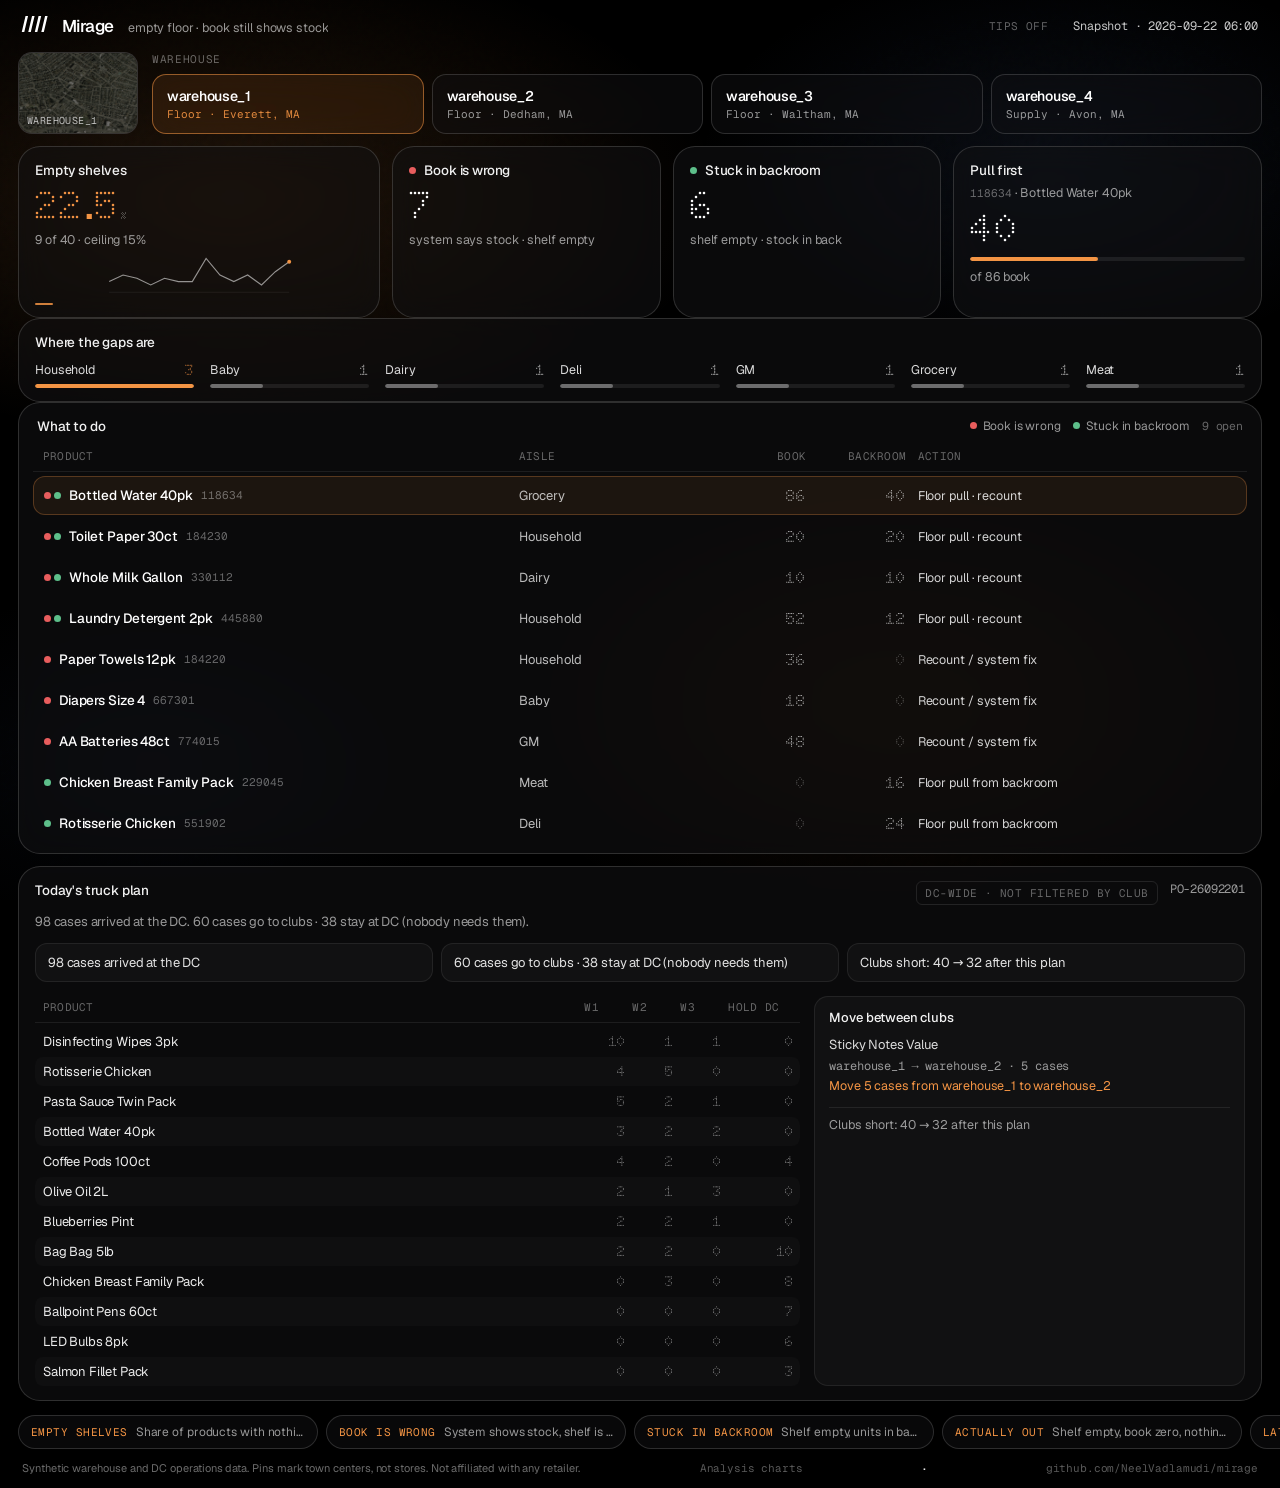
==== commit 95f7615b: "Add Mirage analysis charts page Plotly deep-dive on the same CSV extracts as the glance board: gap t" ====
--- a/docs/index.html
+++ b/docs/index.html
@@ -237,7 +237,7 @@
         <p class="disclaimer">
           Synthetic warehouse and DC operations data. Pins mark town centers, not stores. Not affiliated with any retailer.
         </p>
-        <a class="repo" href="https://github.com/NeelVadlamudi/mirage">github.com/NeelVadlamudi/mirage</a>
+        <a class="repo" href="./analysis.html">Analysis charts</a> · <a class="repo" href="https://github.com/NeelVadlamudi/mirage">github.com/NeelVadlamudi/mirage</a>
       </footer>
 
       <p class="sr-only" aria-live="polite" data-live></p>
--- a/docs/assets/css/frost.css
+++ b/docs/assets/css/frost.css
@@ -267,6 +267,12 @@
   font-size: 40px;
   line-height: 0.92;
   font-weight: 550;
+}
+.num-dot {
+  font-family: var(--font-ui);
+  font-variation-settings: normal;
+  margin: 0 1px;
+  font-weight: 500;
 }
 .num-unit {
   font-family: var(--font-num);
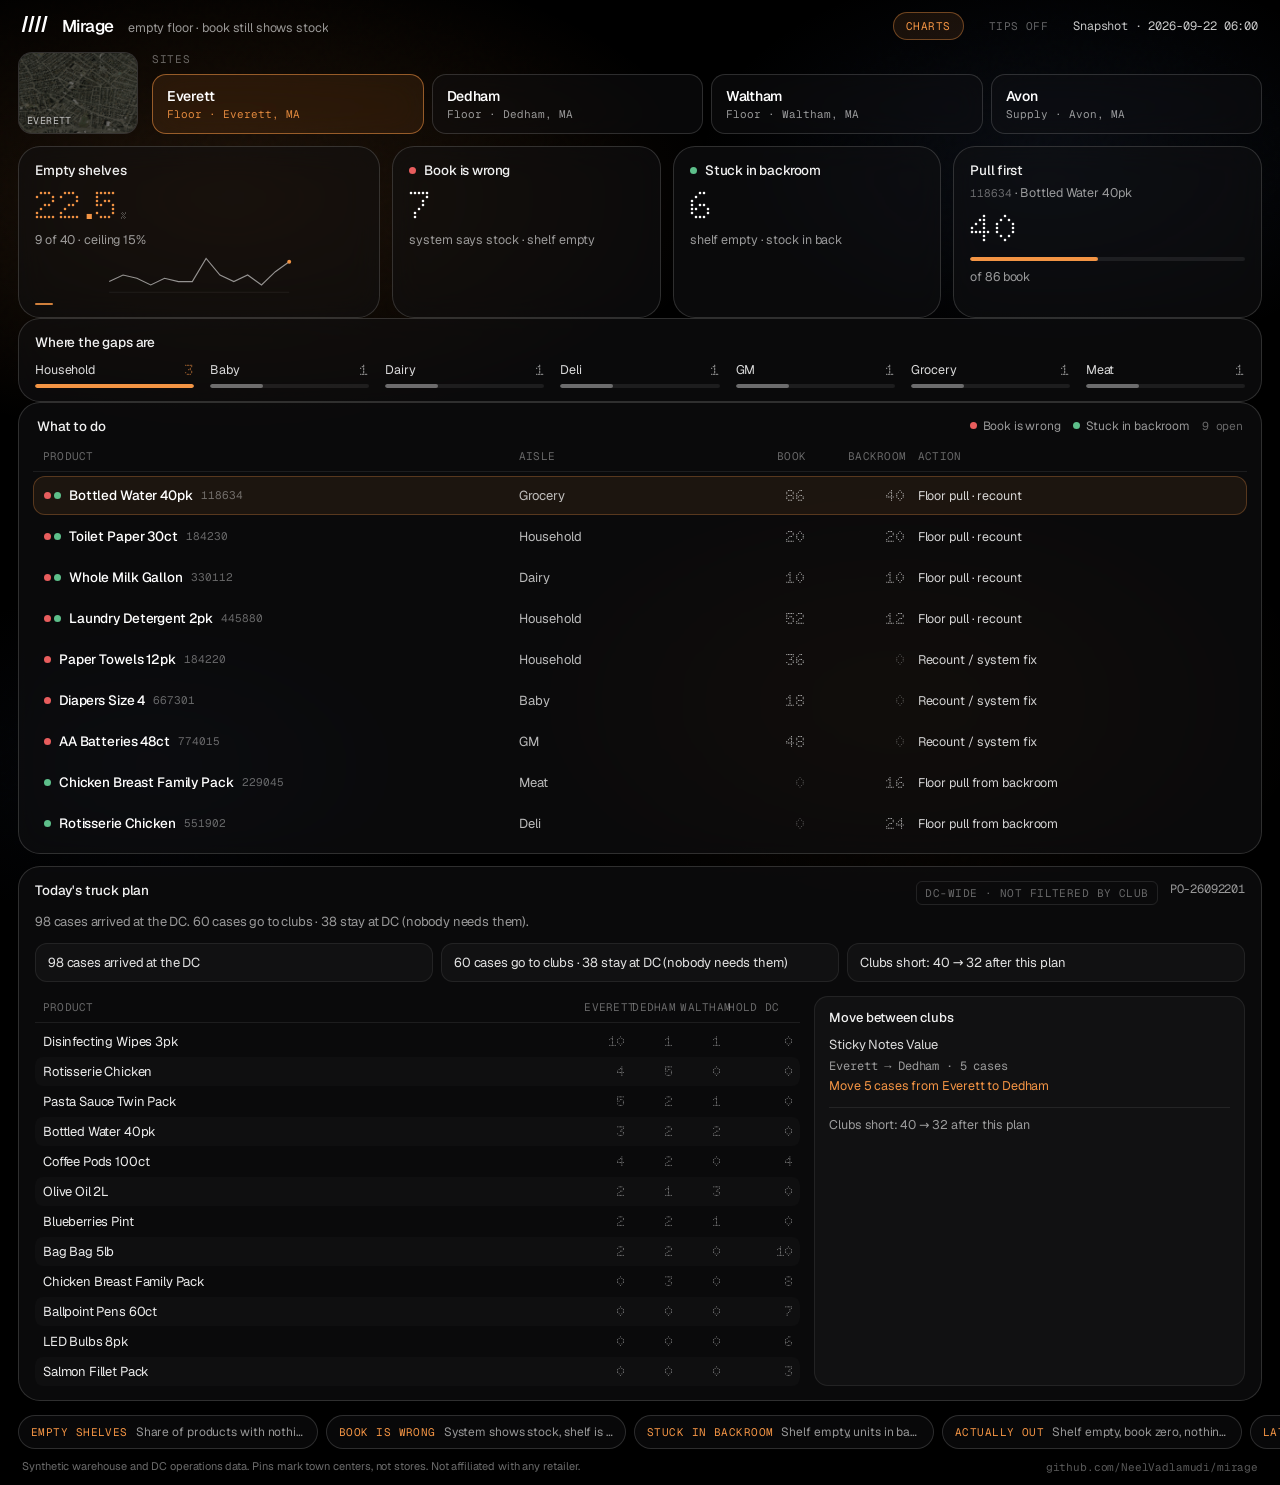
==== commit ca12b53c: "Show Mirage clubs as Everett Dedham Waltham Avon Town-name chips and Charts CTA to analysis, with wa" ====
--- a/docs/index.html
+++ b/docs/index.html
@@ -45,6 +45,7 @@
           <p class="subtitle">empty floor · book still shows stock</p>
         </div>
         <div class="top-tools">
+          <a class="nav-link" href="./analysis.html">Charts</a>
           <button type="button" class="tips-toggle" data-tips-toggle aria-pressed="false">Tips off</button>
           <time class="as-of" data-as-of datetime="2026-09-22T06:00:00">Snapshot · 2026-09-22 06:00</time>
         </div>
@@ -53,25 +54,25 @@
       <div class="switcher-bar">
         <div class="plate-slim" aria-hidden="true">
           <img data-plate-img src="./plates/bay.jpg" alt="" width="120" height="80" />
-          <span class="plate-cap" data-plate-cap>warehouse_1</span>
+          <span class="plate-cap" data-plate-cap>Everett</span>
         </div>
         <div class="switcher">
-          <div class="switcher-label">Warehouse</div>
-          <div class="wh-btns" role="group" aria-label="Select warehouse">
+          <div class="switcher-label">Sites</div>
+          <div class="wh-btns" role="group" aria-label="Select site">
             <button type="button" class="wh-btn" data-wh="warehouse_1" aria-pressed="true">
-              <span class="wh-id">warehouse_1</span>
+              <span class="wh-id">Everett</span>
               <span class="wh-meta" data-wh-meta="warehouse_1">Floor · Everett, MA</span>
             </button>
             <button type="button" class="wh-btn" data-wh="warehouse_2" aria-pressed="false">
-              <span class="wh-id">warehouse_2</span>
+              <span class="wh-id">Dedham</span>
               <span class="wh-meta" data-wh-meta="warehouse_2">Floor · Dedham, MA</span>
             </button>
             <button type="button" class="wh-btn" data-wh="warehouse_3" aria-pressed="false">
-              <span class="wh-id">warehouse_3</span>
+              <span class="wh-id">Waltham</span>
               <span class="wh-meta" data-wh-meta="warehouse_3">Floor · Waltham, MA</span>
             </button>
             <button type="button" class="wh-btn" data-wh="warehouse_4" aria-pressed="false">
-              <span class="wh-id">warehouse_4</span>
+              <span class="wh-id">Avon</span>
               <span class="wh-meta" data-wh-meta="warehouse_4">Supply · Avon, MA</span>
             </button>
           </div>
@@ -155,7 +156,7 @@
         <!-- warehouse_4 supply-only -->
         <section class="glass supply-panel" aria-label="Supply only">
           <div class="supply-head">
-            <h2 class="card-title">warehouse_4</h2>
+            <h2 class="card-title">Avon</h2>
             <span class="supply-badge">Supply only · no floor counts</span>
           </div>
           <div class="supply-facts">
@@ -178,7 +179,7 @@
             </div>
           </div>
           <p class="supply-note">
-            This pin is the distribution center. Floor empty-shelf counts live on warehouse_1–3.
+            This pin is the distribution center. Floor empty-shelf counts live on Everett / Dedham / Waltham.
             Today's truck plan below is DC-wide and stays the same no matter which warehouse you pick.
           </p>
         </section>
@@ -197,7 +198,7 @@
           <div class="truck-body">
             <div class="alloc-table-wrap">
               <div class="alloc-colhead" role="row">
-                <span>Product</span><span>w1</span><span>w2</span><span>w3</span><span>Hold DC</span>
+                <span>Product</span><span>Everett</span><span>Dedham</span><span>Waltham</span><span>Hold DC</span>
               </div>
               <div class="alloc-rows" data-alloc-rows role="rowgroup"></div>
             </div>
@@ -229,7 +230,7 @@
         </div>
         <div class="gloss-chip">
           <span class="gloss-term">DC</span>
-          <span class="gloss-plain">Distribution center — warehouse_4 ships to clubs.</span>
+          <span class="gloss-plain">Distribution center — Avon ships to clubs.</span>
         </div>
       </div>
 
@@ -237,7 +238,7 @@
         <p class="disclaimer">
           Synthetic warehouse and DC operations data. Pins mark town centers, not stores. Not affiliated with any retailer.
         </p>
-        <a class="repo" href="./analysis.html">Analysis charts</a> · <a class="repo" href="https://github.com/NeelVadlamudi/mirage">github.com/NeelVadlamudi/mirage</a>
+        <a class="repo" href="https://github.com/NeelVadlamudi/mirage">github.com/NeelVadlamudi/mirage</a>
       </footer>
 
       <p class="sr-only" aria-live="polite" data-live></p>
--- a/docs/assets/css/frost.css
+++ b/docs/assets/css/frost.css
@@ -761,3 +761,22 @@
 @media (prefers-reduced-motion: reduce) {
   * { scroll-behavior: auto !important; transition: none !important; }
 }
+
+.nav-link {
+  font-family: var(--font-mono);
+  font-size: 11px;
+  letter-spacing: 0.04em;
+  text-transform: uppercase;
+  text-decoration: none;
+  padding: 6px 12px;
+  border-radius: 999px;
+  border: 1px solid rgba(243, 148, 68, 0.4);
+  background: rgba(243, 148, 68, 0.1);
+  color: var(--accent);
+  white-space: nowrap;
+  transition: background 0.12s ease, border-color 0.12s ease;
+}
+.nav-link:hover {
+  background: rgba(243, 148, 68, 0.18);
+  border-color: rgba(243, 148, 68, 0.6);
+}
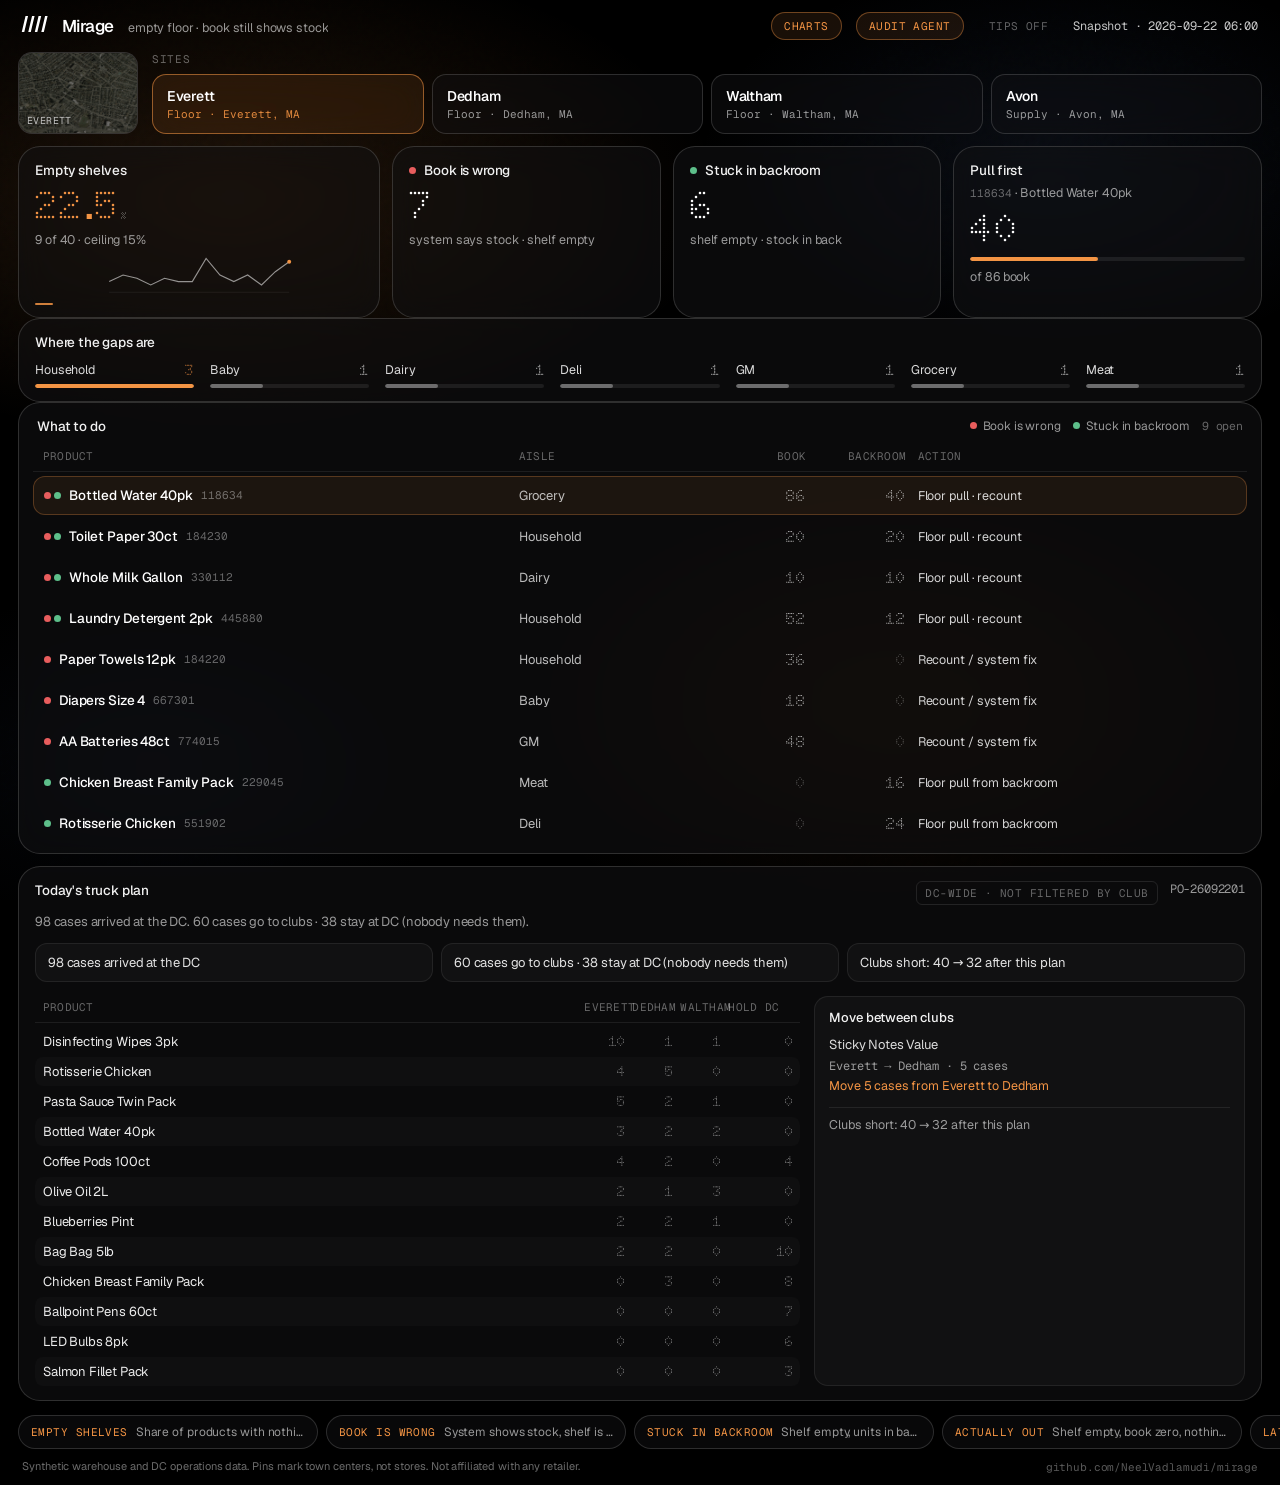
==== commit cfd0f82c: "Add the audit agent: code, eval, API, Render blueprint and audit page Moves the shelf-gap audit agen" ====
--- a/docs/index.html
+++ b/docs/index.html
@@ -46,6 +46,7 @@
         </div>
         <div class="top-tools">
           <a class="nav-link" href="./analysis.html">Charts</a>
+          <a class="nav-link" href="./audit.html">Audit agent</a>
           <button type="button" class="tips-toggle" data-tips-toggle aria-pressed="false">Tips off</button>
           <time class="as-of" data-as-of datetime="2026-09-22T06:00:00">Snapshot · 2026-09-22 06:00</time>
         </div>
